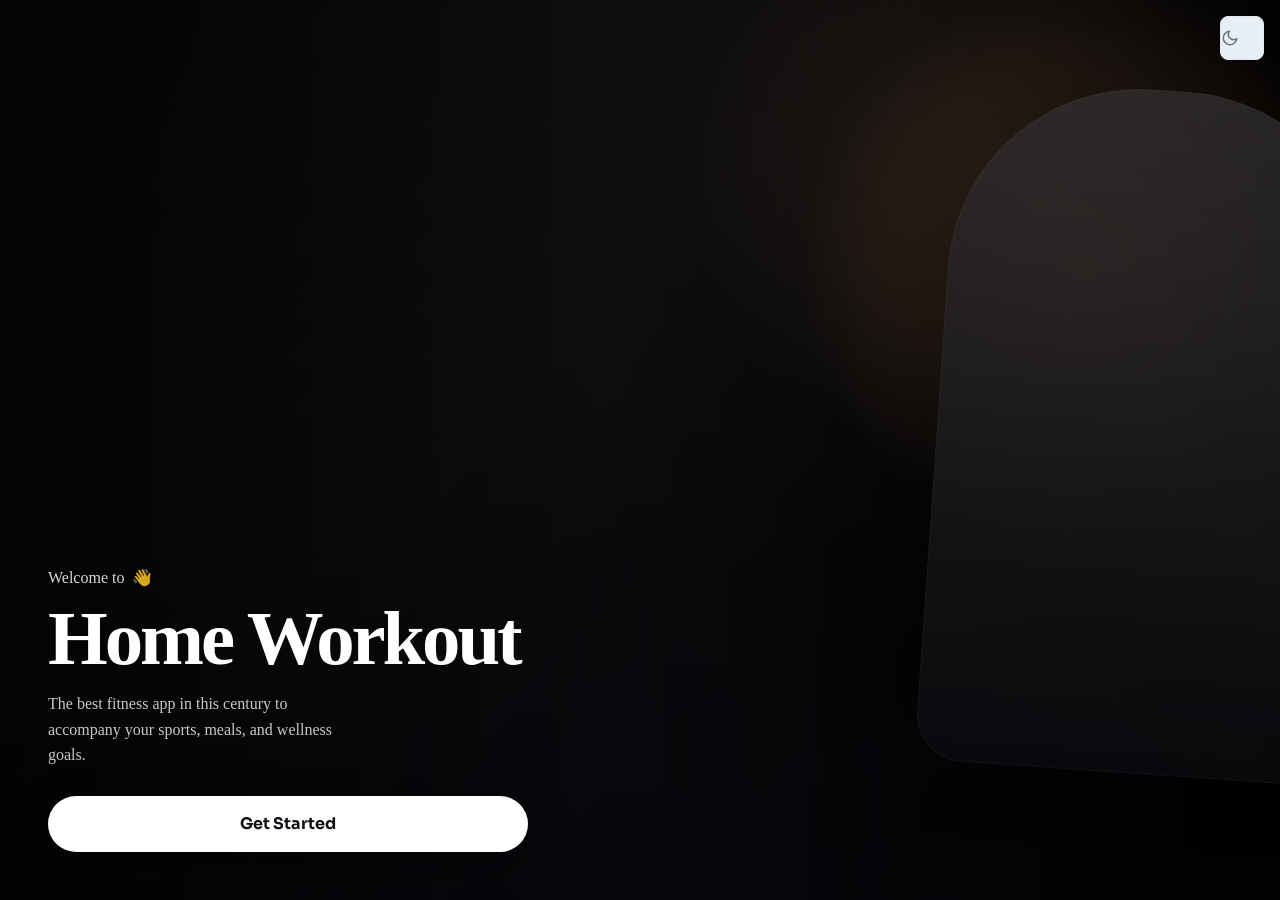
==== index.html @ 4df7b7ab "Fix welcome auth state and logout flow" ====
<!DOCTYPE html>
<html lang="en">
<head>
  <meta charset="UTF-8">
  <meta name="viewport" content="width=device-width, initial-scale=1.0">
  <meta name="description" content="FitLife - a mobile-first fitness companion with smart workouts, meal tracking, and personalized wellness guidance.">
  <title>FitLife</title>

  <link rel="stylesheet" href="css/main.css">
  <link rel="stylesheet" href="css/components.css">
  <link rel="stylesheet" href="css/forms.css">
  <link rel="stylesheet" href="css/auth.css">
  <link rel="stylesheet" href="css/onboarding.css">
  <link rel="stylesheet" href="css/animations.css">
  <link rel="stylesheet" href="css/dark-mode.css">
</head>
<body>
  <div class="auth-sheet-backdrop" id="auth-sheet-backdrop"></div>

  <main class="welcome-shell" id="welcome-shell">
    <div class="auth-theme-toggle">
      <button id="theme-toggle" class="btn-icon" data-tooltip="Dark Mode" aria-label="Toggle theme">
        <svg width="18" height="18" viewBox="0 0 24 24" fill="none" stroke="currentColor" stroke-width="2" stroke-linecap="round" stroke-linejoin="round"><path d="M21 12.79A9 9 0 1 1 11.21 3 7 7 0 0 0 21 12.79z"/></svg>
      </button>
    </div>

    <section class="welcome-hero" aria-label="Welcome to FitLife">
      <div class="welcome-copy animate-fade-in-up">
        <div class="welcome-kicker">
          <span>Welcome to</span>
          <span aria-hidden="true">👋</span>
        </div>
        <h1 class="welcome-title">Home Workout</h1>
        <p class="welcome-subtitle">The best fitness app in this century to accompany your sports, meals, and wellness goals.</p>
        <button type="button" id="open-login" class="btn welcome-cta">Get Started</button>
        <button type="button" id="welcome-logout" class="btn welcome-secondary-cta onboarding-hidden">Log Out</button>
      </div>
    </section>

    <section class="auth-entry-sheet" id="auth-entry-sheet" aria-label="Login">
      <div class="auth-entry-card">
        <div class="auth-entry-inner">
          <div class="auth-entry-handle"></div>
          <div class="auth-sheet-logo">
            <div class="auth-logo-icon">🏋️</div>
            <span class="auth-logo-text">FitLife</span>
          </div>

          <div class="auth-entry-header">
            <div>
              <h2 class="auth-entry-title">Welcome Back</h2>
              <p class="auth-entry-subtitle">Sign in to continue your workouts, nutrition tracking, and progress.</p>
            </div>
            <button type="button" id="close-login" class="auth-sheet-close" aria-label="Close login">
              <svg width="18" height="18" viewBox="0 0 24 24" fill="none" stroke="currentColor" stroke-width="2" stroke-linecap="round" stroke-linejoin="round"><line x1="18" y1="6" x2="6" y2="18"/><line x1="6" y1="6" x2="18" y2="18"/></svg>
            </button>
          </div>

          <form id="login-form" class="auth-form auth-sheet-form" novalidate>
            <div class="form-group">
              <label class="form-label" for="login-email">Email Address</label>
              <div class="input-icon-wrap">
                <input type="email" id="login-email" class="form-input" placeholder="you@example.com" autocomplete="email" required>
                <span class="input-icon">
                  <svg width="18" height="18" viewBox="0 0 24 24" fill="none" stroke="currentColor" stroke-width="2" stroke-linecap="round" stroke-linejoin="round"><rect x="2" y="4" width="20" height="16" rx="2"/><path d="m22 7-8.97 5.7a1.94 1.94 0 0 1-2.06 0L2 7"/></svg>
                </span>
              </div>
              <span id="login-email-error" class="form-error"></span>
            </div>

            <div class="form-group">
              <label class="form-label" for="login-password">Password</label>
              <div class="input-icon-wrap input-toggle-wrap">
                <input type="password" id="login-password" class="form-input" placeholder="Enter your password" autocomplete="current-password" required style="padding-left: 44px;">
                <span class="input-icon">
                  <svg width="18" height="18" viewBox="0 0 24 24" fill="none" stroke="currentColor" stroke-width="2" stroke-linecap="round" stroke-linejoin="round"><rect x="3" y="11" width="18" height="11" rx="2" ry="2"/><path d="M7 11V7a5 5 0 0 1 10 0v4"/></svg>
                </span>
                <button type="button" id="toggle-login-password" class="password-toggle" aria-label="Toggle password visibility">
                  <svg width="18" height="18" viewBox="0 0 24 24" fill="none" stroke="currentColor" stroke-width="2" stroke-linecap="round" stroke-linejoin="round"><path d="M1 12s4-8 11-8 11 8 11 8-4 8-11 8-11-8-11-8z"/><circle cx="12" cy="12" r="3"/></svg>
                </button>
              </div>
              <span id="login-password-error" class="form-error"></span>
            </div>

            <div class="auth-options">
              <label class="checkbox-wrap" for="remember-me">
                <input type="checkbox" id="remember-me">
                <span class="checkmark"></span>
                <span style="font-size: 0.85rem; color: rgba(255,255,255,0.72);">Remember me</span>
              </label>
            </div>

            <button type="submit" id="login-btn" class="btn btn-primary auth-submit">Sign In</button>

            <div id="login-error-msg" class="form-error text-center" style="margin-bottom: 16px;"></div>
          </form>

          <div class="auth-footer">
            Don't have an account? <a class="auth-sheet-link" href="register.html">Create one</a>
          </div>
        </div>
      </div>
    </section>
  </main>

  <script src="js/config.js"></script>
  <script src="js/utils.js"></script>
  <script src="js/toast.js"></script>
  <script src="js/api.js"></script>
  <script src="js/dark-mode.js"></script>
  <script src="js/auth.js"></script>
</body>
</html>
---- css/main.css ----
/* ──────────────────────────────────────────────────
   main.css — Global Design Tokens, Reset, Typography
   ────────────────────────────────────────────────── */

/* ─── Google Fonts ─── */
@import url('https://fonts.googleapis.com/css2?family=Sora:wght@300;400;500;600;700&family=DM+Mono:wght@400;500&display=swap');

/* ─── CSS Variables (Light Mode) ─── */
:root {
  /* Core Colors */
  --bg:             #f0f4f8;
  --bg-alt:         #e8eef5;
  --card:           #ffffff;
  --card-hover:     #f8fbff;
  --text:           #1a1a2e;
  --text-muted:     #6b7280;
  --text-light:     #9ca3af;

  /* Accent Colors */
  --accent:         #00d4aa;
  --accent-hover:   #00b894;
  --accent-dark:    #00a884;
  --accent-glow:    rgba(0, 212, 170, 0.25);
  --accent-subtle:  rgba(0, 212, 170, 0.08);

  /* Semantic Colors */
  --danger:         #ff6b6b;
  --danger-bg:      rgba(255, 107, 107, 0.1);
  --warning:        #ffd93d;
  --warning-bg:     rgba(255, 217, 61, 0.1);
  --success:        #6bcb77;
  --success-bg:     rgba(107, 203, 119, 0.1);
  --info:           #4ea8de;
  --info-bg:        rgba(78, 168, 222, 0.1);

  /* Borders & Shadows */
  --border:         #e0e7ef;
  --border-light:   #f0f3f7;
  --shadow-sm:      0 2px 8px rgba(0, 0, 0, 0.04);
  --shadow:         0 4px 24px rgba(0, 0, 0, 0.07);
  --shadow-lg:      0 8px 40px rgba(0, 0, 0, 0.12);
  --shadow-accent:  0 4px 20px rgba(0, 212, 170, 0.2);

  /* Glass Effect */
  --glass-bg:       rgba(255, 255, 255, 0.7);
  --glass-border:   rgba(255, 255, 255, 0.3);
  --glass-blur:     12px;

  /* Typography */
  --font-main:      'Sora', -apple-system, BlinkMacSystemFont, 'Segoe UI', Roboto, sans-serif;
  --font-mono:      'DM Mono', 'Fira Code', 'Consolas', monospace;

  /* Spacing */
  --radius:         14px;
  --radius-sm:      8px;
  --radius-lg:      20px;
  --radius-full:    9999px;

  /* Layout */
  --sidebar-w:      260px;
  --sidebar-collapsed-w: 72px;
  --header-h:       64px;
  --page-max-w:     1400px;

  /* Transitions */
  --transition:     all 0.3s cubic-bezier(0.4, 0, 0.2, 1);
  --transition-fast: all 0.15s ease;
  --transition-slow: all 0.5s cubic-bezier(0.4, 0, 0.2, 1);
}

/* ─── Dark Mode Overrides ─── */
[data-theme="dark"] {
  --bg:             #0d0d1a;
  --bg-alt:         #12122a;
  --card:           #1a1a2e;
  --card-hover:     #22223a;
  --text:           #e8eaf6;
  --text-muted:     #8888aa;
  --text-light:     #5a5a7a;
  --border:         #2a2a45;
  --border-light:   #1e1e38;
  --shadow-sm:      0 2px 8px rgba(0, 0, 0, 0.2);
  --shadow:         0 4px 24px rgba(0, 0, 0, 0.4);
  --shadow-lg:      0 8px 40px rgba(0, 0, 0, 0.5);
  --glass-bg:       rgba(26, 26, 46, 0.7);
  --glass-border:   rgba(42, 42, 69, 0.5);
}

/* ─── Reset ─── */
*,
*::before,
*::after {
  box-sizing: border-box;
  margin: 0;
  padding: 0;
}

html {
  scroll-behavior: smooth;
  -webkit-font-smoothing: antialiased;
  -moz-osx-font-smoothing: grayscale;
  overflow-x: hidden;
}

body {
  font-family: var(--font-main);
  background: var(--bg);
  color: var(--text);
  line-height: 1.6;
  font-size: 16px;
  min-height: 100vh;
  overflow-x: hidden;
  transition: background 0.3s ease, color 0.3s ease;
}

body,
button,
input,
select,
textarea {
  font: inherit;
}

main,
section,
div,
article {
  min-width: 0;
}

/* ─── Typography ─── */
h1, h2, h3, h4, h5, h6 {
  font-weight: 600;
  line-height: 1.3;
  color: var(--text);
}

h1 { font-size: 2rem; letter-spacing: -0.02em; }
h2 { font-size: 1.5rem; letter-spacing: -0.01em; }
h3 { font-size: 1.25rem; }
h4 { font-size: 1.1rem; }
h5 { font-size: 0.95rem; }
h6 { font-size: 0.85rem; text-transform: uppercase; letter-spacing: 0.05em; color: var(--text-muted); }

p {
  color: var(--text-muted);
  line-height: 1.7;
}

a {
  color: var(--accent);
  text-decoration: none;
  transition: var(--transition-fast);
}

a:hover {
  color: var(--accent-hover);
}

strong { font-weight: 600; }

small {
  font-size: 0.85em;
  color: var(--text-muted);
}

code {
  font-family: var(--font-mono);
  font-size: 0.9em;
  background: var(--bg-alt);
  padding: 2px 6px;
  border-radius: 4px;
}

/* ─── Links ─── */
img { max-width: 100%; height: auto; display: block; }
svg { max-width: 100%; display: block; }
ul, ol { list-style: none; }

/* ─── Selection ─── */
::selection {
  background: var(--accent);
  color: #fff;
}

/* ─── Scrollbar ─── */
::-webkit-scrollbar {
  width: 6px;
  height: 6px;
}

::-webkit-scrollbar-track {
  background: transparent;
}

::-webkit-scrollbar-thumb {
  background: var(--border);
  border-radius: 3px;
}

::-webkit-scrollbar-thumb:hover {
  background: var(--text-muted);
}

/* ─── Utility Classes ─── */
.text-center { text-align: center; }
.text-right { text-align: right; }
.text-muted { color: var(--text-muted) !important; }
.text-accent { color: var(--accent) !important; }
.text-danger { color: var(--danger) !important; }
.text-success { color: var(--success) !important; }
.text-warning { color: var(--warning) !important; }

.font-mono { font-family: var(--font-mono); }
.font-bold { font-weight: 600; }
.font-light { font-weight: 300; }

.mt-1 { margin-top: 8px; }
.mt-2 { margin-top: 16px; }
.mt-3 { margin-top: 24px; }
.mt-4 { margin-top: 32px; }
.mb-1 { margin-bottom: 8px; }
.mb-2 { margin-bottom: 16px; }
.mb-3 { margin-bottom: 24px; }
.mb-4 { margin-bottom: 32px; }

.gap-1 { gap: 8px; }
.gap-2 { gap: 16px; }
.gap-3 { gap: 24px; }

.flex { display: flex; }
.flex-col { flex-direction: column; }
.items-center { align-items: center; }
.justify-between { justify-content: space-between; }
.justify-center { justify-content: center; }
.flex-wrap { flex-wrap: wrap; }
.flex-1 { flex: 1; }

.grid { display: grid; }
.grid-2,
.grid-3,
.grid-4 { grid-template-columns: 1fr; }

.hidden { display: none !important; }
.sr-only {
  position: absolute;
  width: 1px;
  height: 1px;
  overflow: hidden;
  clip: rect(0, 0, 0, 0);
  white-space: nowrap;
  border: 0;
}

/* ─── Focus Visible ─── */
:focus-visible {
  outline: 2px solid var(--accent);
  outline-offset: 2px;
}

/* ─── Responsive Helpers ─── */
@media (max-width: 768px) {
  .hide-mobile { display: none !important; }
}

@media (min-width: 769px) {
  .hide-desktop { display: none !important; }
  .grid-2 { grid-template-columns: repeat(2, minmax(0, 1fr)); }
  .grid-3 { grid-template-columns: repeat(3, minmax(0, 1fr)); }
  .grid-4 { grid-template-columns: repeat(4, minmax(0, 1fr)); }
}

@media (min-width: 1024px) {
  h1 { font-size: 2.25rem; }
  h2 { font-size: 1.65rem; }
}
---- css/components.css ----
/* ──────────────────────────────────────────────────
   components.css — Reusable UI Components
   ────────────────────────────────────────────────── */

/* ═══════════  CARDS  ═══════════ */
.card {
  background: var(--card);
  border: 1px solid var(--border);
  border-radius: var(--radius);
  box-shadow: var(--shadow-sm);
  transition: var(--transition);
  overflow: hidden;
}

.card:hover {
  box-shadow: var(--shadow);
  border-color: var(--accent);
}

.card-header {
  display: flex;
  align-items: center;
  justify-content: space-between;
  padding: 20px 24px 0;
}

.card-title {
  font-size: 0.85rem;
  font-weight: 500;
  color: var(--text-muted);
  text-transform: uppercase;
  letter-spacing: 0.05em;
}

.card-body {
  padding: 16px 24px 24px;
}

.card-footer {
  padding: 16px 24px;
  border-top: 1px solid var(--border);
  background: var(--bg-alt);
}

/* Stat Card */
.stat-card {
  padding: 24px;
  display: flex;
  flex-direction: column;
  gap: 8px;
}

.stat-card .stat-label {
  font-size: 0.8rem;
  font-weight: 500;
  color: var(--text-muted);
  text-transform: uppercase;
  letter-spacing: 0.05em;
}

.stat-card .stat-value {
  font-size: 2rem;
  font-weight: 700;
  line-height: 1.1;
  background: linear-gradient(135deg, var(--accent), var(--accent-dark));
  -webkit-background-clip: text;
  -webkit-text-fill-color: transparent;
  background-clip: text;
}

.stat-card .stat-sub {
  font-size: 0.85rem;
  color: var(--text-muted);
}

/* Glass Card */
.card-glass {
  background: var(--glass-bg);
  backdrop-filter: blur(var(--glass-blur));
  -webkit-backdrop-filter: blur(var(--glass-blur));
  border: 1px solid var(--glass-border);
}

/* Gradient Card */
.card-gradient {
  background: linear-gradient(135deg, var(--accent) 0%, #00b4d8 100%);
  color: #fff;
  border: none;
}

.card-gradient .stat-value {
  background: none;
  -webkit-text-fill-color: #fff;
  color: #fff;
}

.card-gradient .stat-label,
.card-gradient .stat-sub,
.card-gradient .card-title {
  color: rgba(255, 255, 255, 0.85);
}

/* ═══════════  BUTTONS  ═══════════ */
.btn {
  display: inline-flex;
  align-items: center;
  justify-content: center;
  gap: 8px;
  padding: 12px 24px;
  font-family: var(--font-main);
  font-size: 0.9rem;
  font-weight: 500;
  border: none;
  border-radius: var(--radius-sm);
  cursor: pointer;
  transition: var(--transition);
  white-space: nowrap;
  text-decoration: none;
  line-height: 1;
  position: relative;
  overflow: hidden;
}

.btn:active {
  transform: scale(0.97);
}

.btn:disabled {
  opacity: 0.6;
  cursor: not-allowed;
  transform: none;
}

/* Primary */
.btn-primary {
  background: linear-gradient(135deg, var(--accent) 0%, var(--accent-dark) 100%);
  color: #fff;
  box-shadow: var(--shadow-accent);
}

.btn-primary:hover:not(:disabled) {
  box-shadow: 0 6px 28px rgba(0, 212, 170, 0.35);
  transform: translateY(-2px);
}

/* Ghost */
.btn-ghost {
  background: transparent;
  color: var(--text);
  border: 1px solid var(--border);
}

.btn-ghost:hover:not(:disabled) {
  background: var(--bg-alt);
  border-color: var(--accent);
  color: var(--accent);
}

/* Danger */
.btn-danger {
  background: var(--danger);
  color: #fff;
}

.btn-danger:hover:not(:disabled) {
  background: #e55a5a;
  transform: translateY(-2px);
}

/* Success */
.btn-success {
  background: var(--success);
  color: #fff;
}

/* Outline */
.btn-outline {
  background: transparent;
  color: var(--accent);
  border: 1.5px solid var(--accent);
}

.btn-outline:hover:not(:disabled) {
  background: var(--accent);
  color: #fff;
}

/* Icon Button */
.btn-icon {
  width: 40px;
  height: 40px;
  padding: 0;
  border-radius: var(--radius-sm);
  background: var(--bg-alt);
  color: var(--text-muted);
  border: 1px solid var(--border);
}

.btn-icon:hover:not(:disabled) {
  background: var(--accent);
  color: #fff;
  border-color: var(--accent);
}

.btn-icon svg {
  width: 18px;
  height: 18px;
}

/* Small */
.btn-sm {
  padding: 8px 16px;
  font-size: 0.8rem;
  border-radius: 6px;
}

/* Large */
.btn-lg {
  padding: 16px 32px;
  font-size: 1rem;
}

/* Full Width */
.btn-block {
  width: 100%;
}

/* ═══════════  BADGES  ═══════════ */
.badge {
  display: inline-flex;
  align-items: center;
  gap: 4px;
  padding: 4px 10px;
  font-size: 0.75rem;
  font-weight: 600;
  border-radius: var(--radius-full);
  text-transform: uppercase;
  letter-spacing: 0.03em;
}

.badge-accent {
  background: var(--accent-subtle);
  color: var(--accent);
}

.badge-danger {
  background: var(--danger-bg);
  color: var(--danger);
}

.badge-warning {
  background: var(--warning-bg);
  color: #b8860b;
}

.badge-success {
  background: var(--success-bg);
  color: #2d8b48;
}

.badge-info {
  background: var(--info-bg);
  color: var(--info);
}

[data-theme="dark"] .badge-warning {
  color: var(--warning);
}

[data-theme="dark"] .badge-success {
  color: var(--success);
}

/* ═══════════  PROGRESS BAR  ═══════════ */
.progress-wrap {
  width: 100%;
  height: 10px;
  background: var(--bg-alt);
  border-radius: var(--radius-full);
  overflow: hidden;
}

.progress-bar {
  height: 100%;
  background: linear-gradient(90deg, var(--accent), var(--accent-dark));
  border-radius: var(--radius-full);
  transition: width 0.8s cubic-bezier(0.4, 0, 0.2, 1);
  animation: progressFill 0.8s ease;
}

.progress-bar-danger {
  background: linear-gradient(90deg, var(--danger), #e55a5a);
}

.progress-bar-warning {
  background: linear-gradient(90deg, var(--warning), #e6c235);
}

.progress-label {
  display: flex;
  justify-content: space-between;
  font-size: 0.85rem;
  color: var(--text-muted);
  margin-top: 6px;
}

/* ═══════════  TOAST  ═══════════ */
.toast-container {
  position: fixed;
  bottom: 24px;
  right: 24px;
  display: flex;
  flex-direction: column;
  gap: 10px;
  z-index: 10000;
  pointer-events: none;
}

.toast {
  background: var(--card);
  border: 1px solid var(--border);
  border-radius: var(--radius-sm);
  padding: 14px 20px;
  display: flex;
  align-items: center;
  gap: 10px;
  box-shadow: var(--shadow-lg);
  transform: translateX(120%);
  opacity: 0;
  transition: all 0.4s cubic-bezier(0.4, 0, 0.2, 1);
  pointer-events: auto;
  max-width: 380px;
  font-size: 0.9rem;
}

.toast.show {
  transform: translateX(0);
  opacity: 1;
}

.toast-icon {
  font-size: 1.2rem;
  flex-shrink: 0;
}

.toast-msg {
  flex: 1;
  color: var(--text);
}

.toast-success { border-left: 4px solid var(--success); }
.toast-error   { border-left: 4px solid var(--danger); }
.toast-warning { border-left: 4px solid var(--warning); }
.toast-info    { border-left: 4px solid var(--info); }

/* ═══════════  MODAL  ═══════════ */
.modal-overlay {
  position: fixed;
  inset: 0;
  background: rgba(0, 0, 0, 0.5);
  backdrop-filter: blur(4px);
  display: flex;
  align-items: center;
  justify-content: center;
  z-index: 5000;
  opacity: 0;
  pointer-events: none;
  transition: opacity 0.3s ease;
}

.modal-overlay.active {
  opacity: 1;
  pointer-events: auto;
}

.modal {
  background: var(--card);
  border-radius: var(--radius-lg);
  box-shadow: var(--shadow-lg);
  width: 90%;
  max-width: 500px;
  max-height: 80vh;
  overflow-y: auto;
  transform: scale(0.9);
  transition: transform 0.3s ease;
}

.modal-overlay.active .modal {
  transform: scale(1);
}

.modal-header {
  display: flex;
  align-items: center;
  justify-content: space-between;
  padding: 24px 24px 0;
}

.modal-body {
  padding: 24px;
}

.modal-footer {
  padding: 16px 24px;
  border-top: 1px solid var(--border);
  display: flex;
  justify-content: flex-end;
  gap: 12px;
}

/* ═══════════  TABS  ═══════════ */
.tab-bar {
  display: flex;
  gap: 4px;
  background: var(--bg-alt);
  border-radius: var(--radius-sm);
  padding: 4px;
  overflow-x: auto;
  scrollbar-width: none;
  -ms-overflow-style: none;
}

.tab-bar::-webkit-scrollbar {
  display: none;
}

.tab-btn {
  flex: 0 0 auto;
  min-width: max-content;
  padding: 10px 16px;
  border: none;
  background: transparent;
  color: var(--text-muted);
  font-family: var(--font-main);
  font-size: 0.85rem;
  font-weight: 500;
  border-radius: 6px;
  cursor: pointer;
  transition: var(--transition-fast);
  white-space: nowrap;
}

.tab-btn:hover {
  color: var(--text);
}

.tab-btn.active {
  background: var(--card);
  color: var(--accent);
  box-shadow: var(--shadow-sm);
}

.tab-content {
  display: none;
  animation: fadeIn 0.3s ease;
}

.tab-content.active {
  display: block;
}

/* ═══════════  AVATAR  ═══════════ */
.avatar {
  width: 40px;
  height: 40px;
  border-radius: 50%;
  background: linear-gradient(135deg, var(--accent), #00b4d8);
  color: #fff;
  display: flex;
  align-items: center;
  justify-content: center;
  font-weight: 600;
  font-size: 0.9rem;
  flex-shrink: 0;
}

.avatar-sm { width: 32px; height: 32px; font-size: 0.75rem; }
.avatar-lg { width: 56px; height: 56px; font-size: 1.2rem; }

/* ═══════════  EMPTY STATE  ═══════════ */
.empty-state {
  display: flex;
  flex-direction: column;
  align-items: center;
  justify-content: center;
  padding: 48px 24px;
  text-align: center;
  color: var(--text-muted);
}

.empty-state-icon {
  font-size: 3rem;
  margin-bottom: 16px;
  opacity: 0.5;
}

.empty-state-title {
  font-size: 1.1rem;
  font-weight: 600;
  color: var(--text);
  margin-bottom: 8px;
}

.empty-state-text {
  max-width: 360px;
  font-size: 0.9rem;
  line-height: 1.6;
}

/* ═══════════  DIVIDER  ═══════════ */
.divider {
  display: flex;
  align-items: center;
  gap: 16px;
  color: var(--text-muted);
  font-size: 0.85rem;
  margin: 24px 0;
}

.divider::before,
.divider::after {
  content: '';
  flex: 1;
  height: 1px;
  background: var(--border);
}

/* ═══════════  TOOLTIP  ═══════════ */
[data-tooltip] {
  position: relative;
}

[data-tooltip]::after {
  content: attr(data-tooltip);
  position: absolute;
  bottom: calc(100% + 8px);
  left: 50%;
  transform: translateX(-50%) translateY(4px);
  padding: 6px 12px;
  background: var(--text);
  color: var(--bg);
  font-size: 0.75rem;
  border-radius: 6px;
  white-space: nowrap;
  opacity: 0;
  pointer-events: none;
  transition: all 0.2s ease;
}

[data-tooltip]:hover::after {
  opacity: 1;
  transform: translateX(-50%) translateY(0);
}

/* ═══════════  TAG  ═══════════ */
.tag {
  display: inline-flex;
  align-items: center;
  gap: 4px;
  padding: 4px 12px;
  background: var(--bg-alt);
  color: var(--text-muted);
  font-size: 0.8rem;
  border-radius: var(--radius-full);
  border: 1px solid var(--border);
}

.tag-accent {
  background: var(--accent-subtle);
  color: var(--accent);
  border-color: transparent;
}

/* ═══════════  RESPONSIVE ═══════════ */
@media (max-width: 480px) {
  .toast-container {
    left: 16px;
    right: 16px;
    bottom: 16px;
  }

  .toast {
    max-width: none;
  }

  .modal {
    width: 95%;
    max-height: 85vh;
  }
}

/* ═══════════  LOG ITEMS (Tracker)  ═══════════ */
.log-item {
  display: flex;
  align-items: center;
  gap: 16px;
  padding: 14px 0;
  border-bottom: 1px solid var(--border);
}

.log-item:last-child {
  border-bottom: none;
}

.log-item-icon {
  font-size: 1.4rem;
  flex-shrink: 0;
  width: 40px;
  height: 40px;
  display: flex;
  align-items: center;
  justify-content: center;
  background: var(--bg-alt);
  border-radius: var(--radius-sm);
}

.log-item-info {
  flex: 1;
}

.log-item-title {
  font-weight: 600;
  color: var(--text);
  font-size: 0.95rem;
}

.log-item-meta {
  font-size: 0.8rem;
  color: var(--text-muted);
  margin-top: 2px;
}

/* ═══════════  DIET GRID (Recommendations)  ═══════════ */
.diet-grid {
  display: grid;
  grid-template-columns: repeat(auto-fill, minmax(280px, 1fr));
  gap: 16px;
}

.diet-card {
  border: 1px solid var(--border);
}

/* ═══════════  WORKOUT WEEK GRID  ═══════════ */
.workout-week-grid {
  display: grid;
  grid-template-columns: repeat(auto-fill, minmax(200px, 1fr));
  gap: 12px;
}

.workout-day-card {
  border: 1px solid var(--border);
}

.workout-day-card.card-today {
  border-color: var(--accent);
  box-shadow: 0 0 0 2px var(--accent-subtle);
}

.exercise-list {
  display: flex;
  flex-direction: column;
  gap: 8px;
}

.exercise-item {
  padding: 8px 12px;
  background: var(--bg-alt);
  border-radius: 6px;
  border-left: 3px solid var(--accent);
}

/* ═══════════  TIPS  ═══════════ */
.tips-grid {
  display: flex;
  flex-direction: column;
  gap: 12px;
}

.tip-item {
  display: flex;
  align-items: flex-start;
  gap: 12px;
  padding: 12px 16px;
  background: var(--bg-alt);
  border-radius: var(--radius-sm);
  border-left: 3px solid var(--accent);
}

.tip-icon {
  font-size: 1.2rem;
  flex-shrink: 0;
}

.tip-text {
  font-size: 0.9rem;
  color: var(--text);
  line-height: 1.6;
}

/* ═══════════  CHAT INTERFACE (AI Planner)  ═══════════ */
.chat-container {
  display: flex;
  flex-direction: column;
  gap: 16px;
  padding: 16px 0;
}

.chat-bubble {
  display: flex;
  gap: 12px;
  max-width: 85%;
  align-items: flex-start;
}

.chat-bubble.chat-user {
  align-self: flex-end;
  flex-direction: row-reverse;
}

.chat-bubble.chat-ai {
  align-self: flex-start;
}

.chat-avatar {
  width: 36px;
  height: 36px;
  border-radius: 50%;
  background: linear-gradient(135deg, var(--accent), #00b4d8);
  display: flex;
  align-items: center;
  justify-content: center;
  font-size: 1.1rem;
  flex-shrink: 0;
}

.chat-avatar-user {
  width: 36px;
  height: 36px;
  border-radius: 50%;
  background: linear-gradient(135deg, #7c5cfc, #00b4d8);
  color: #fff;
  display: flex;
  align-items: center;
  justify-content: center;
  font-weight: 600;
  font-size: 0.9rem;
  flex-shrink: 0;
}

.chat-content {
  background: var(--card);
  border: 1px solid var(--border);
  border-radius: 16px 16px 16px 4px;
  padding: 12px 16px;
  box-shadow: var(--shadow-sm);
}

.chat-content-user {
  background: linear-gradient(135deg, var(--accent) 0%, var(--accent-dark) 100%);
  border: none;
  border-radius: 16px 16px 4px 16px;
  color: #fff;
}

.chat-content-user .chat-text {
  color: #fff;
}

.chat-content-user .chat-time {
  color: rgba(255, 255, 255, 0.7);
}

.chat-text {
  font-size: 0.9rem;
  line-height: 1.6;
  color: var(--text);
  word-wrap: break-word;
}

.chat-text ul {
  margin: 8px 0;
  padding-left: 20px;
}

.chat-text li {
  margin-bottom: 4px;
}

.chat-time {
  font-size: 0.7rem;
  color: var(--text-muted);
  margin-top: 6px;
}

.chat-input-area {
  flex-shrink: 0;
  padding-top: 8px;
}

/* Typing Dots */
.typing-dots {
  display: flex;
  gap: 4px;
  padding: 4px 0;
}

.typing-dots span {
  width: 8px;
  height: 8px;
  background: var(--text-muted);
  border-radius: 50%;
  animation: typingBounce 1.4s infinite ease-in-out;
}

.typing-dots span:nth-child(2) { animation-delay: 0.2s; }
.typing-dots span:nth-child(3) { animation-delay: 0.4s; }

@keyframes typingBounce {
  0%, 80%, 100% { transform: scale(0.6); opacity: 0.4; }
  40% { transform: scale(1); opacity: 1; }
}

/* ═══════════  REMINDERS  ═══════════ */
.reminder-item {
  display: flex;
  align-items: center;
  justify-content: space-between;
  gap: 16px;
  padding: 16px 0;
  border-bottom: 1px solid var(--border);
}

.reminder-item:last-child {
  border-bottom: none;
}

.reminder-item-left {
  display: flex;
  align-items: center;
  gap: 16px;
  flex: 1;
  min-width: 0;
}

.reminder-icon {
  font-size: 1.5rem;
  flex-shrink: 0;
  width: 44px;
  height: 44px;
  display: flex;
  align-items: center;
  justify-content: center;
  background: var(--bg-alt);
  border-radius: var(--radius-sm);
}

.reminder-info {
  flex: 1;
  min-width: 0;
}

.reminder-message {
  font-weight: 600;
  color: var(--text);
  font-size: 0.95rem;
  margin-bottom: 6px;
}

.reminder-meta {
  display: flex;
  align-items: center;
  gap: 8px;
  flex-wrap: wrap;
  font-size: 0.8rem;
}

/* ═══════════  PAGE HEADER  ═══════════ */
.page-header {
  display: flex;
  align-items: center;
  justify-content: space-between;
  margin-bottom: 24px;
  flex-wrap: wrap;
  gap: 16px;
}

.page-title {
  font-size: 1.5rem;
  font-weight: 700;
  color: var(--text);
}

.page-subtitle {
  font-size: 0.9rem;
  color: var(--text-muted);
  margin-top: 4px;
}

/* ═══════════  GRID HELPERS  ═══════════ */
.grid {
  display: grid;
  gap: 16px;
}

.grid-2 { grid-template-columns: repeat(2, 1fr); }
.grid-3 { grid-template-columns: repeat(3, 1fr); }
.grid-4 { grid-template-columns: repeat(4, 1fr); }

.card-grid { display: grid; gap: 16px; }
.card-grid-2 { grid-template-columns: repeat(2, 1fr); }
.card-grid-3 { grid-template-columns: repeat(3, 1fr); }
.card-grid-4 { grid-template-columns: repeat(4, 1fr); }

/* ═══════════  UTILITY HELPERS  ═══════════ */
.flex { display: flex; }
.flex-wrap { flex-wrap: wrap; }
.items-center { align-items: center; }
.gap-2 { gap: 12px; }
.gap-3 { gap: 16px; }
.mb-1 { margin-bottom: 8px; }
.mb-2 { margin-bottom: 16px; }
.mb-3 { margin-bottom: 24px; }
.mt-2 { margin-top: 16px; }
.text-center { text-align: center; }
.text-muted { color: var(--text-muted); }

/* ═══════════  FOOD RESULT HOVER  ═══════════ */
.food-result-item:hover {
  background: var(--bg-alt);
}

.food-result-item:last-child {
  border-bottom: none;
}

/* ═══════════  RESPONSIVE GRIDS  ═══════════ */
@media (max-width: 1024px) {
  .card-grid-4 { grid-template-columns: repeat(2, 1fr); }
  .card-grid-3 { grid-template-columns: repeat(2, 1fr); }
  .grid-4 { grid-template-columns: repeat(2, 1fr); }
  .grid-3 { grid-template-columns: repeat(2, 1fr); }
}

@media (max-width: 768px) {
  .card-grid-2 { grid-template-columns: 1fr; }
  .card-grid-3 { grid-template-columns: 1fr; }
  .card-grid-4 { grid-template-columns: repeat(2, 1fr); }
  .grid-2 { grid-template-columns: 1fr; }
  .grid-3 { grid-template-columns: 1fr; }
  .grid-4 { grid-template-columns: repeat(2, 1fr); }
  .workout-week-grid { grid-template-columns: repeat(2, 1fr); }
  .diet-grid { grid-template-columns: 1fr; }
  .chat-bubble { max-width: 95%; }
}

@media (max-width: 480px) {
  .card-grid-4 { grid-template-columns: 1fr; }
  .grid-4 { grid-template-columns: 1fr; }
  .workout-week-grid { grid-template-columns: 1fr; }
}

.scanner-hero-body {
  display: grid;
  grid-template-columns: minmax(0, 1fr) minmax(320px, 540px);
  gap: 20px;
  align-items: stretch;
}

.scanner-copy {
  display: flex;
  flex-direction: column;
  justify-content: center;
  gap: 18px;
}

.scanner-chip {
  display: inline-flex;
  align-items: center;
  gap: 8px;
  padding: 8px 14px;
  border-radius: 999px;
  background: rgba(0, 212, 170, 0.08);
  color: var(--accent);
  font-size: 0.8rem;
  font-weight: 700;
  letter-spacing: 0.05em;
  text-transform: uppercase;
}

.scanner-chip-dot {
  width: 10px;
  height: 10px;
  border-radius: 50%;
  background: var(--accent);
  box-shadow: 0 0 12px rgba(0, 212, 170, 0.45);
}

.scanner-title {
  font-size: clamp(2rem, 6vw, 4.25rem);
  line-height: 0.95;
  font-weight: 800;
  letter-spacing: -0.04em;
}

.scanner-subtitle {
  max-width: 560px;
  font-size: 1rem;
  color: var(--text-muted);
}

.scanner-action-row {
  display: flex;
  gap: 12px;
  flex-wrap: wrap;
}

.scanner-cta {
  min-width: 170px;
}

.scanner-meta-grid {
  display: grid;
  grid-template-columns: repeat(2, minmax(0, 1fr));
  gap: 12px;
}

.scanner-stage {
  position: relative;
  min-height: 520px;
}

.scanner-panel {
  position: absolute;
  inset: 0;
  border-radius: 32px;
  overflow: hidden;
  background: #09121c;
  border: 1px solid rgba(255, 255, 255, 0.08);
  opacity: 0;
  pointer-events: none;
  transform: scale(0.98);
  transition: opacity 0.3s ease, transform 0.3s ease;
}

.scanner-panel-active {
  opacity: 1;
  pointer-events: auto;
  transform: scale(1);
}

.scanner-background,
.scanner-video,
.scanner-preview-image {
  width: 100%;
  height: 100%;
  object-fit: cover;
}

.scanner-background {
  background:
    radial-gradient(circle at top left, rgba(0, 212, 170, 0.18), transparent 34%),
    radial-gradient(circle at bottom right, rgba(0, 180, 216, 0.22), transparent 30%),
    linear-gradient(135deg, rgba(10, 16, 24, 1), rgba(7, 25, 38, 1));
  filter: saturate(1.1);
}

.scanner-grid,
.scanner-vignette,
.scanner-stage-overlay,
.scanner-analyzing {
  position: absolute;
  inset: 0;
}

.scanner-grid {
  background-image:
    linear-gradient(rgba(255, 255, 255, 0.05) 1px, transparent 1px),
    linear-gradient(90deg, rgba(255, 255, 255, 0.05) 1px, transparent 1px);
  background-size: 48px 48px;
  opacity: 0.25;
}

.scanner-vignette {
  background: radial-gradient(circle at center, transparent 32%, rgba(0, 0, 0, 0.45) 100%);
}

.scanner-ripple {
  position: absolute;
  border-radius: 50%;
  border: 1px solid rgba(0, 212, 170, 0.18);
  animation: scannerRipple 5s infinite ease-out;
}

.scanner-ripple-sm {
  width: 180px;
  height: 180px;
  top: 120px;
  left: 90px;
}

.scanner-ripple-md {
  width: 280px;
  height: 280px;
  top: 80px;
  left: 130px;
  animation-delay: 1s;
}

.scanner-ripple-lg {
  width: 380px;
  height: 380px;
  top: 40px;
  left: 80px;
  animation-delay: 2s;
}

.scanner-stage-overlay {
  display: flex;
  align-items: center;
  justify-content: center;
}

.scanner-frame {
  position: relative;
  width: min(70%, 320px);
  aspect-ratio: 1;
  border-radius: 32px;
  border: 1px solid rgba(255, 255, 255, 0.18);
  background: rgba(255, 255, 255, 0.02);
  overflow: hidden;
}

.scanner-frame-live {
  background: rgba(0, 0, 0, 0.08);
}

.scanner-corner {
  position: absolute;
  width: 28px;
  height: 28px;
  border-color: var(--accent);
  border-style: solid;
  border-width: 0;
}

.scanner-corner-tl {
  top: 10px;
  left: 10px;
  border-top-width: 3px;
  border-left-width: 3px;
  border-top-left-radius: 12px;
}

.scanner-corner-tr {
  top: 10px;
  right: 10px;
  border-top-width: 3px;
  border-right-width: 3px;
  border-top-right-radius: 12px;
}

.scanner-corner-bl {
  bottom: 10px;
  left: 10px;
  border-bottom-width: 3px;
  border-left-width: 3px;
  border-bottom-left-radius: 12px;
}

.scanner-corner-br {
  bottom: 10px;
  right: 10px;
  border-bottom-width: 3px;
  border-right-width: 3px;
  border-bottom-right-radius: 12px;
}

.scanner-sweep {
  position: absolute;
  left: 0;
  right: 0;
  height: 2px;
  top: 0;
  background: linear-gradient(90deg, transparent, rgba(0, 212, 170, 0.9), transparent);
  box-shadow: 0 0 20px rgba(0, 212, 170, 0.8);
  animation: scannerSweep 3s infinite ease-in-out;
}

.scanner-sweep-vertical {
  left: 0;
  right: auto;
  width: 2px;
  height: 100%;
  background: linear-gradient(180deg, transparent, rgba(0, 212, 170, 0.9), transparent);
  animation: scannerSweepVertical 2.5s infinite ease-in-out;
}

.scanner-floating-card {
  position: absolute;
  min-width: 140px;
  padding: 14px 16px;
  border-radius: 22px;
  border: 1px solid rgba(255, 255, 255, 0.12);
  background: rgba(255, 255, 255, 0.08);
  backdrop-filter: blur(10px);
}

.scanner-floating-top {
  top: 24px;
  left: 24px;
}

.scanner-floating-bottom {
  right: 24px;
  bottom: 24px;
}

.scanner-float-label {
  font-size: 0.72rem;
  text-transform: uppercase;
  letter-spacing: 0.06em;
  color: rgba(255, 255, 255, 0.66);
}

.scanner-float-value {
  margin-top: 4px;
  font-size: 1.35rem;
  font-weight: 800;
  color: #fff;
}

.scanner-camera-hint {
  position: absolute;
  bottom: 28px;
  left: 50%;
  transform: translateX(-50%);
  padding: 8px 14px;
  border-radius: 999px;
  background: rgba(0, 0, 0, 0.45);
  color: #fff;
  font-size: 0.85rem;
}

.scanner-analyzing {
  display: flex;
  align-items: center;
  justify-content: center;
  background: rgba(5, 10, 18, 0.62);
  backdrop-filter: blur(10px);
}

.scanner-analyze-box {
  position: relative;
  width: min(60%, 240px);
  aspect-ratio: 1;
  display: flex;
  flex-direction: column;
  align-items: center;
  justify-content: center;
  gap: 12px;
  border-radius: 26px;
  background: rgba(8, 18, 30, 0.78);
  border: 1px solid rgba(255, 255, 255, 0.1);
  overflow: hidden;
}

.scanner-analyze-text {
  position: relative;
  z-index: 1;
  color: #fff;
  font-weight: 700;
}

.scanner-controls {
  display: flex;
  flex-wrap: wrap;
  gap: 12px;
}

.scanner-results-grid {
  display: grid;
  grid-template-columns: minmax(0, 1.1fr) minmax(300px, 0.9fr);
  gap: 16px;
}

.scanner-result-head {
  display: flex;
  align-items: flex-start;
  justify-content: space-between;
  gap: 12px;
  flex-wrap: wrap;
}

.scanner-stat-card {
  background: var(--bg-alt);
  border-radius: var(--radius);
  border: 1px solid var(--border);
}

.scanner-feedback-card,
.scanner-ingredients {
  padding: 16px;
  border-radius: 18px;
  background: var(--bg-alt);
  border: 1px solid var(--border);
}

.scanner-feedback-label {
  font-size: 0.78rem;
  text-transform: uppercase;
  letter-spacing: 0.05em;
  color: var(--text-muted);
}

.scanner-feedback-copy {
  margin-top: 8px;
  color: var(--text);
}

.scanner-history-item {
  display: flex;
  align-items: center;
  gap: 14px;
  padding: 12px 0;
  border-bottom: 1px solid var(--border);
}

.scanner-history-item:last-child {
  border-bottom: none;
}

.scanner-history-thumb {
  width: 72px;
  height: 72px;
  border-radius: 18px;
  overflow: hidden;
  flex-shrink: 0;
  background: var(--bg-alt);
}

.scanner-history-thumb img {
  width: 100%;
  height: 100%;
  object-fit: cover;
}

.scanner-history-copy {
  flex: 1;
  min-width: 0;
}

.scanner-history-copy strong {
  display: block;
  color: var(--text);
}

.scanner-history-copy p,
.scanner-history-copy span {
  font-size: 0.86rem;
  color: var(--text-muted);
}

@keyframes scannerSweep {
  0%, 100% { top: 8%; opacity: 0.2; }
  50% { top: 88%; opacity: 1; }
}

@keyframes scannerSweepVertical {
  0%, 100% { left: 10%; opacity: 0.2; }
  50% { left: 88%; opacity: 1; }
}

@keyframes scannerRipple {
  0% { transform: scale(0.9); opacity: 0; }
  35% { opacity: 0.45; }
  100% { transform: scale(1.2); opacity: 0; }
}

@media (max-width: 1024px) {
  .scanner-hero-body,
  .scanner-results-grid {
    grid-template-columns: 1fr;
  }
}

@media (max-width: 768px) {
  .scanner-stage {
    min-height: 420px;
  }

  .scanner-meta-grid {
    grid-template-columns: 1fr;
  }

  .scanner-frame {
    width: min(78vw, 300px);
  }

  .scanner-floating-card {
    min-width: 116px;
    padding: 12px 14px;
  }
}

@media (max-width: 480px) {
  .scanner-stage {
    min-height: 360px;
  }

  .scanner-title {
    font-size: 2.25rem;
  }

  .scanner-action-row,
  .scanner-controls {
    flex-direction: column;
  }

  .scanner-cta,
  .scanner-controls .btn {
    width: 100%;
  }

  .scanner-floating-top {
    top: 16px;
    left: 16px;
  }

  .scanner-floating-bottom {
    right: 16px;
    bottom: 16px;
  }

  .scanner-history-item {
    align-items: flex-start;
    flex-wrap: wrap;
  }
}

/* Mobile-first shared component refinements */
.card-header {
  gap: 12px;
  flex-wrap: wrap;
  padding: 16px 16px 0;
}

.card-body {
  padding: 14px 16px 16px;
}

.card-footer {
  padding: 14px 16px;
}

.stat-card {
  padding: 18px;
}

.stat-card .stat-value {
  font-size: clamp(1.6rem, 6vw, 2rem);
}

.btn {
  min-height: 44px;
  width: 100%;
  padding: 12px 18px;
}

.btn-icon {
  width: 44px;
  min-width: 44px;
  height: 44px;
}

.btn-group {
  display: grid;
  grid-template-columns: 1fr;
  gap: 12px;
}

.card-grid,
.card-grid-2,
.card-grid-3,
.card-grid-4 {
  grid-template-columns: 1fr;
}

.modal-overlay {
  padding: 12px;
  align-items: flex-end;
}

.modal {
  width: 100%;
  max-width: none;
  max-height: min(92vh, 900px);
  border-radius: 24px 24px 0 0;
}

.modal-header,
.modal-body,
.modal-footer {
  padding-left: 16px;
  padding-right: 16px;
}

.scanner-stage {
  min-height: 320px;
}

.scanner-frame {
  width: min(84vw, 320px);
  inset: 14px;
}

.scanner-floating-card {
  max-width: calc(100% - 28px);
}

.scanner-floating-top {
  top: 14px;
  left: 14px;
}

.scanner-floating-bottom {
  right: 14px;
  bottom: 14px;
}

.scanner-history-item {
  gap: 12px;
}

.scanner-history-thumb {
  width: 56px;
  height: 56px;
}

@media (min-width: 640px) {
  .btn {
    width: auto;
  }

  .btn-group {
    grid-template-columns: repeat(auto-fit, minmax(180px, 1fr));
  }

  .card-grid-2,
  .scanner-action-row,
  .scanner-controls,
  .scanner-meta-grid,
  .scanner-results-grid {
    grid-template-columns: repeat(2, minmax(0, 1fr));
  }
}

@media (min-width: 768px) {
  .card-header {
    padding: 18px 20px 0;
  }

  .card-body {
    padding: 16px 20px 20px;
  }

  .card-footer {
    padding: 16px 20px;
  }

  .card-grid-3 {
    grid-template-columns: repeat(2, minmax(0, 1fr));
  }

  .modal-overlay {
    padding: 24px;
    align-items: center;
  }

  .modal {
    max-width: 720px;
    border-radius: var(--radius-lg);
  }
}

@media (min-width: 1024px) {
  .card-header {
    padding: 20px 24px 0;
  }

  .card-body {
    padding: 16px 24px 24px;
  }

  .card-footer {
    padding: 16px 24px;
  }

  .card-grid-3 {
    grid-template-columns: repeat(3, minmax(0, 1fr));
  }

  .card-grid-4 {
    grid-template-columns: repeat(4, minmax(0, 1fr));
  }
}

/* Mobile page-level layout helpers */
.dashboard-chart-body {
  display: flex;
  align-items: center;
  justify-content: center;
}

.dashboard-quote-body {
  padding: 24px 18px !important;
  text-align: center;
}

.dashboard-quote-icon {
  font-size: 2rem;
  margin-bottom: 12px;
}

.dashboard-quote-text {
  font-size: 1rem;
  font-style: italic;
  color: var(--text);
  line-height: 1.6;
}

.dashboard-tip-text,
.dashboard-quicklog-copy {
  font-size: 0.9rem;
}

.quick-log-buttons {
  display: grid;
  grid-template-columns: 1fr;
  gap: 12px;
}

.tracker-date-bar {
  display: flex;
  align-items: center;
  justify-content: space-between;
  gap: 16px;
  flex-wrap: wrap;
}

.tracker-date-controls {
  display: grid;
  grid-template-columns: 44px minmax(0, 1fr) 44px;
  align-items: center;
  gap: 12px;
  width: 100%;
}

.tracker-date-input {
  max-width: none;
}

.tracker-center-card {
  padding: 28px 18px !important;
  text-align: center;
}

.tracker-center-icon {
  font-size: 2.6rem;
  margin-bottom: 16px;
}

.tracker-center-value {
  font-size: clamp(2rem, 10vw, 2.8rem);
  font-weight: 700;
  color: var(--accent);
  margin-bottom: 4px;
}

.tracker-progress-wrap,
.tracker-range-wrap {
  max-width: 400px;
  margin: 0 auto 24px;
}

.tracker-progress-wrap {
  height: 14px;
}

.tracker-water-actions,
.tracker-water-custom-row {
  display: grid;
  gap: 12px;
}

.tracker-water-actions {
  grid-template-columns: 1fr;
}

.tracker-water-custom-row {
  margin-top: 24px;
}

.tracker-water-custom-group {
  margin: 0;
}

.tracker-water-custom-input {
  text-align: center;
}

.workout-day-summary,
.weekly-plan-head {
  display: flex;
  justify-content: space-between;
  gap: 16px;
  flex-wrap: wrap;
  align-items: center;
}

.workout-day-summary-title,
.weekly-plan-title {
  font-size: 1.05rem;
  font-weight: 700;
  color: var(--text);
}

.workout-summary-grid {
  display: grid;
  grid-template-columns: 1fr;
  gap: 16px;
}

.workout-session-body {
  display: grid;
  grid-template-columns: 1fr;
  gap: 16px;
  align-items: center;
}

.workout-session-progress {
  min-width: 0;
}

.workout-timer-body {
  text-align: center;
  padding: 24px 16px !important;
}

.timer-controls {
  display: grid;
  grid-template-columns: 1fr;
  gap: 12px;
}

.workout-day-summary-meta,
.weekly-plan-meta {
  font-size: 0.85rem;
  margin-top: 4px;
}

.exercise-card-body {
  display: grid;
  grid-template-columns: 40px 1fr;
  gap: 16px;
  padding: 20px 16px !important;
  align-items: start;
}

.exercise-check {
  width: 40px;
  height: 40px;
  border-radius: 50%;
  border: 2px solid var(--border);
  display: flex;
  align-items: center;
  justify-content: center;
  font-size: 1.2rem;
  flex-shrink: 0;
  transition: var(--transition);
}

.exercise-visual {
  width: 100%;
  min-height: 180px;
  border-radius: 18px;
  border: 1px solid var(--border);
  background: linear-gradient(180deg, rgba(0,212,170,0.12), rgba(0,180,216,0.04));
  display: flex;
  align-items: center;
  justify-content: center;
  grid-column: 1 / -1;
}

.exercise-copy {
  min-width: 0;
  grid-column: 1 / -1;
}

.exercise-name {
  font-weight: 700;
  color: var(--text);
  font-size: 1rem;
}

.exercise-meta {
  font-size: 0.85rem;
  margin-top: 4px;
}

.exercise-posture-box {
  margin-top: 12px;
  padding: 12px 14px;
  border-radius: 14px;
  background: var(--surface-2);
  border: 1px solid var(--border);
}

.exercise-posture-label {
  font-size: 0.8rem;
  color: var(--text-muted);
  margin-bottom: 4px;
}

.exercise-posture-title,
.weekly-plan-posture {
  font-weight: 600;
  color: var(--text);
}

.exercise-posture-cues,
.weekly-plan-cues {
  font-size: 0.85rem;
  margin-top: 8px;
  line-height: 1.55;
}

.exercise-actions {
  display: grid;
  grid-template-columns: 1fr;
  gap: 8px;
  grid-column: 1 / -1;
}

.weekly-plan-card-body {
  padding: 16px !important;
}

.weekly-plan-list {
  display: grid;
  gap: 12px;
}

.weekly-plan-item {
  display: grid;
  grid-template-columns: 1fr;
  gap: 14px;
  padding: 14px;
  border-radius: 16px;
  border: 1px solid var(--border);
  background: var(--surface-2);
}

.weekly-plan-visual {
  border-radius: 14px;
  background: linear-gradient(180deg, rgba(0,212,170,0.14), rgba(0,180,216,0.05));
  display: flex;
  align-items: center;
  justify-content: center;
  min-height: 108px;
}

.weekly-plan-exercise-title {
  font-weight: 700;
  color: var(--text);
}

.weekly-plan-exercise-meta,
.recommendation-exercise-meta {
  font-size: 0.85rem;
  margin-top: 4px;
}

.diet-card-body {
  padding: 18px !important;
}

.diet-card-head {
  display: flex;
  align-items: center;
  gap: 12px;
  margin-bottom: 12px;
}

.diet-card-icon {
  font-size: 1.25rem;
  min-width: 2.5rem;
  min-height: 2.5rem;
  display: inline-flex;
  align-items: center;
  justify-content: center;
  border-radius: 999px;
  background: var(--bg-alt);
}

.diet-card-title,
.recommendation-day-label,
.recommendation-exercise-name {
  font-weight: 600;
  color: var(--text);
  font-size: 0.95rem;
}

.diet-card-badge {
  margin-top: 6px;
}

.diet-card-text {
  color: var(--text-muted);
  font-size: 0.9rem;
  line-height: 1.6;
}

.recommendation-day-body {
  padding: 16px !important;
}

.recommendation-day-head {
  display: flex;
  align-items: center;
  justify-content: space-between;
  gap: 12px;
  margin-bottom: 12px;
}

.recommendation-rest-copy {
  font-size: 0.85rem;
}

@media (min-width: 640px) {
  .tab-btn {
    flex: 1;
    min-width: 0;
  }

  .quick-log-buttons,
  .tracker-water-actions {
    grid-template-columns: repeat(2, minmax(0, 1fr));
  }

  .tracker-date-controls {
    width: auto;
    grid-template-columns: 44px minmax(180px, 220px) 44px;
  }

  .tracker-water-custom-row {
    grid-template-columns: minmax(0, 150px) auto;
    justify-content: center;
  }

  .exercise-actions {
    grid-template-columns: repeat(2, minmax(0, 1fr));
  }

  .weekly-plan-item {
    grid-template-columns: 108px 1fr;
  }

  .workout-summary-grid {
    grid-template-columns: repeat(2, minmax(0, 1fr));
  }

  .timer-controls {
    grid-template-columns: repeat(2, minmax(0, 1fr));
  }
}

@media (min-width: 768px) {
  .quick-log-buttons {
    grid-template-columns: repeat(2, minmax(0, 1fr));
  }

  .exercise-card-body {
    grid-template-columns: 40px 120px minmax(0, 1fr) auto;
    padding: 20px 24px !important;
    align-items: stretch;
  }

  .exercise-visual,
  .exercise-copy,
  .exercise-actions {
    grid-column: auto;
  }

  .exercise-visual {
    min-height: 120px;
  }

  .exercise-actions {
    grid-template-columns: 1fr;
    align-content: start;
  }

  .workout-summary-grid {
    grid-template-columns: repeat(4, minmax(0, 1fr));
  }

  .workout-session-body {
    grid-template-columns: auto minmax(200px, 1fr) auto;
    gap: 24px;
  }

  .timer-controls {
    display: inline-grid;
    grid-template-columns: repeat(4, minmax(0, auto));
  }
}
---- css/forms.css ----
/* ──────────────────────────────────────────────────
   forms.css — Form Input Styles
   ────────────────────────────────────────────────── */

/* ═══════════  INPUT GROUP  ═══════════ */
.form-group {
  display: flex;
  flex-direction: column;
  gap: 6px;
  margin-bottom: 20px;
}

.form-label {
  font-size: 0.85rem;
  font-weight: 500;
  color: var(--text);
}

.form-label .required {
  color: var(--danger);
  margin-left: 2px;
}

.form-input {
  width: 100%;
  padding: 12px 16px;
  font-family: var(--font-main);
  font-size: 0.95rem;
  color: var(--text);
  background: var(--bg);
  border: 1.5px solid var(--border);
  border-radius: var(--radius-sm);
  transition: var(--transition);
  outline: none;
}

.form-input::placeholder {
  color: var(--text-light);
}

.form-input:focus {
  border-color: var(--accent);
  box-shadow: 0 0 0 3px var(--accent-glow);
  background: var(--card);
}

.form-input:disabled {
  opacity: 0.6;
  cursor: not-allowed;
}

/* ─── Error State ─── */
.form-input.input-error {
  border-color: var(--danger);
  box-shadow: 0 0 0 3px var(--danger-bg);
}

.form-error {
  font-size: 0.8rem;
  color: var(--danger);
  display: none;
  margin-top: 2px;
}

.form-error.visible {
  display: block;
}

.form-hint {
  font-size: 0.8rem;
  color: var(--text-muted);
}

/* ═══════════  INPUT WITH ICON  ═══════════ */
.input-icon-wrap {
  position: relative;
}

.input-icon-wrap .form-input {
  padding-left: 44px;
}

.input-icon-wrap .input-icon {
  position: absolute;
  left: 14px;
  top: 50%;
  transform: translateY(-50%);
  color: var(--text-muted);
  pointer-events: none;
  transition: color 0.2s ease;
}

.input-icon-wrap .form-input:focus ~ .input-icon,
.input-icon-wrap .form-input:focus + .input-icon {
  color: var(--accent);
}

.input-icon-wrap .input-icon svg {
  width: 18px;
  height: 18px;
}

/* ─── Password Toggle ─── */
.input-toggle-wrap {
  position: relative;
}

.input-toggle-wrap .form-input {
  padding-right: 44px;
}

.password-toggle {
  position: absolute;
  right: 14px;
  top: 50%;
  transform: translateY(-50%);
  background: none;
  border: none;
  color: var(--text-muted);
  cursor: pointer;
  padding: 4px;
  line-height: 1;
  transition: color 0.2s ease;
}

.password-toggle:hover {
  color: var(--accent);
}

/* ═══════════  TEXTAREA  ═══════════ */
.form-textarea {
  width: 100%;
  padding: 12px 16px;
  font-family: var(--font-main);
  font-size: 0.95rem;
  color: var(--text);
  background: var(--bg);
  border: 1.5px solid var(--border);
  border-radius: var(--radius-sm);
  transition: var(--transition);
  outline: none;
  resize: vertical;
  min-height: 80px;
}

.form-textarea:focus {
  border-color: var(--accent);
  box-shadow: 0 0 0 3px var(--accent-glow);
  background: var(--card);
}

/* ═══════════  SELECT  ═══════════ */
.form-select {
  width: 100%;
  padding: 12px 16px;
  font-family: var(--font-main);
  font-size: 0.95rem;
  color: var(--text);
  background: var(--bg);
  border: 1.5px solid var(--border);
  border-radius: var(--radius-sm);
  transition: var(--transition);
  outline: none;
  cursor: pointer;
  appearance: none;
  background-image: url("data:image/svg+xml,%3Csvg xmlns='http://www.w3.org/2000/svg' width='12' height='12' viewBox='0 0 24 24' fill='none' stroke='%236b7280' stroke-width='2' stroke-linecap='round' stroke-linejoin='round'%3E%3Cpath d='m6 9 6 6 6-6'/%3E%3C/svg%3E");
  background-repeat: no-repeat;
  background-position: right 14px center;
  padding-right: 40px;
}

.form-select:focus {
  border-color: var(--accent);
  box-shadow: 0 0 0 3px var(--accent-glow);
}

/* ═══════════  RADIO / CHECKBOX CARDS  ═══════════ */
.radio-cards {
  display: grid;
  gap: 12px;
}

.radio-cards-2 { grid-template-columns: repeat(2, 1fr); }
.radio-cards-3 { grid-template-columns: repeat(3, 1fr); }
.radio-cards-4 { grid-template-columns: repeat(4, 1fr); }
.radio-cards-5 { grid-template-columns: repeat(5, 1fr); }

.radio-card {
  position: relative;
}

.radio-card input {
  position: absolute;
  opacity: 0;
  width: 0;
  height: 0;
}

.radio-card-label {
  display: flex;
  flex-direction: column;
  align-items: center;
  justify-content: center;
  gap: 8px;
  padding: 20px 12px;
  background: var(--card);
  border: 2px solid var(--border);
  border-radius: var(--radius);
  cursor: pointer;
  transition: var(--transition);
  text-align: center;
}

.radio-card-label:hover {
  border-color: var(--accent);
  background: var(--accent-subtle);
}

.radio-card input:checked + .radio-card-label {
  border-color: var(--accent);
  background: var(--accent-subtle);
  box-shadow: 0 0 0 3px var(--accent-glow);
}

.radio-card-icon {
  font-size: 1.8rem;
}

.radio-card-text {
  font-size: 0.85rem;
  font-weight: 500;
  color: var(--text);
}

.radio-card-sub {
  font-size: 0.75rem;
  color: var(--text-muted);
}

/* ═══════════  RANGE SLIDER  ═══════════ */
.range-wrap {
  display: flex;
  flex-direction: column;
  gap: 8px;
}

.range-value {
  font-size: 1.5rem;
  font-weight: 700;
  color: var(--accent);
  text-align: center;
  font-family: var(--font-mono);
}

.form-range {
  -webkit-appearance: none;
  width: 100%;
  height: 6px;
  background: var(--bg-alt);
  border-radius: 3px;
  outline: none;
  transition: background 0.2s ease;
}

.form-range::-webkit-slider-thumb {
  -webkit-appearance: none;
  width: 22px;
  height: 22px;
  border-radius: 50%;
  background: var(--accent);
  cursor: pointer;
  box-shadow: 0 2px 8px rgba(0, 212, 170, 0.3);
  transition: transform 0.2s ease;
}

.form-range::-webkit-slider-thumb:hover {
  transform: scale(1.2);
}

.form-range::-moz-range-thumb {
  width: 22px;
  height: 22px;
  border-radius: 50%;
  background: var(--accent);
  cursor: pointer;
  border: none;
  box-shadow: 0 2px 8px rgba(0, 212, 170, 0.3);
}

.range-labels {
  display: flex;
  justify-content: space-between;
  font-size: 0.75rem;
  color: var(--text-muted);
}

/* ═══════════  PASSWORD STRENGTH  ═══════════ */
.password-strength {
  display: flex;
  gap: 4px;
  margin-top: 4px;
}

.strength-segment {
  flex: 1;
  height: 4px;
  background: var(--border);
  border-radius: 2px;
  transition: background 0.3s ease;
}

.strength-segment.active-weak    { background: var(--danger); }
.strength-segment.active-fair    { background: var(--warning); }
.strength-segment.active-strong  { background: #90be6d; }
.strength-segment.active-vstrong { background: var(--success); }

.strength-text {
  font-size: 0.75rem;
  font-weight: 500;
  margin-top: 4px;
}

/* ═══════════  CHECKBOX / TOGGLE  ═══════════ */
.checkbox-wrap {
  display: flex;
  align-items: center;
  gap: 10px;
  cursor: pointer;
}

.checkbox-wrap input[type="checkbox"] {
  display: none;
}

.checkmark {
  width: 20px;
  height: 20px;
  border: 2px solid var(--border);
  border-radius: 4px;
  display: flex;
  align-items: center;
  justify-content: center;
  transition: var(--transition-fast);
  flex-shrink: 0;
}

.checkbox-wrap input:checked + .checkmark {
  background: var(--accent);
  border-color: var(--accent);
}

.checkbox-wrap input:checked + .checkmark::after {
  content: '✓';
  color: #fff;
  font-size: 0.7rem;
  font-weight: 700;
}

/* Toggle Switch */
.toggle-wrap {
  display: flex;
  align-items: center;
  gap: 10px;
  cursor: pointer;
}

.toggle-wrap input {
  display: none;
}

.toggle-track {
  width: 44px;
  height: 24px;
  background: var(--border);
  border-radius: 12px;
  position: relative;
  transition: background 0.3s ease;
  flex-shrink: 0;
}

.toggle-track::after {
  content: '';
  width: 18px;
  height: 18px;
  background: #fff;
  border-radius: 50%;
  position: absolute;
  top: 3px;
  left: 3px;
  transition: transform 0.3s ease;
  box-shadow: 0 1px 4px rgba(0, 0, 0, 0.15);
}

.toggle-wrap input:checked + .toggle-track {
  background: var(--accent);
}

.toggle-wrap input:checked + .toggle-track::after {
  transform: translateX(20px);
}

.toggle-label {
  font-size: 0.9rem;
  color: var(--text);
}

/* ═══════════  STEP FORM  ═══════════ */
.step-indicator {
  display: flex;
  align-items: center;
  justify-content: center;
  gap: 0;
  margin-bottom: 32px;
}

.step-dot {
  width: 36px;
  height: 36px;
  border-radius: 50%;
  background: var(--bg-alt);
  border: 2px solid var(--border);
  display: flex;
  align-items: center;
  justify-content: center;
  font-size: 0.85rem;
  font-weight: 600;
  color: var(--text-muted);
  transition: var(--transition);
  z-index: 1;
}

.step-dot.active {
  background: var(--accent);
  border-color: var(--accent);
  color: #fff;
  box-shadow: 0 0 0 4px var(--accent-glow);
}

.step-dot.done {
  background: var(--success);
  border-color: var(--success);
  color: #fff;
}

.step-line {
  width: 60px;
  height: 2px;
  background: var(--border);
  transition: background 0.3s ease;
}

.step-line.done {
  background: var(--accent);
}

.step-content {
  display: none;
  animation: fadeInUp 0.4s ease;
}

.step-content.active {
  display: block;
}

.step-actions {
  display: flex;
  justify-content: space-between;
  margin-top: 32px;
  padding-top: 20px;
  border-top: 1px solid var(--border);
}

/* ═══════════  SEARCH INPUT  ═══════════ */
.search-wrap {
  display: flex;
  gap: 8px;
}

.search-wrap .form-input {
  flex: 1;
}

/* ═══════════  INLINE FORM  ═══════════ */
.form-inline {
  display: flex;
  align-items: flex-end;
  gap: 12px;
}

.form-inline .form-group {
  margin-bottom: 0;
  flex: 1;
}

/* ═══════════  RESPONSIVE ═══════════ */
@media (max-width: 768px) {
  .radio-cards-3,
  .radio-cards-4,
  .radio-cards-5 {
    grid-template-columns: repeat(2, 1fr);
  }

  .form-inline {
    flex-direction: column;
    align-items: stretch;
  }

  .step-line {
    width: 30px;
  }
}

@media (max-width: 480px) {
  .radio-cards-2,
  .radio-cards-3,
  .radio-cards-4,
  .radio-cards-5 {
    grid-template-columns: 1fr;
  }
}

/* Mobile-first form control refinements */
.form-label {
  font-size: 0.9rem;
}

.form-input,
.form-select,
.form-textarea {
  font-size: 1rem;
  border-radius: 14px;
}

.form-input,
.form-select {
  min-height: 48px;
}

.form-textarea {
  min-height: 112px;
}

.input-icon-wrap .form-input {
  padding-left: 46px;
}

.input-toggle-wrap .form-input {
  padding-right: 48px;
}

.password-toggle {
  right: 12px;
  width: 36px;
  height: 36px;
  display: inline-flex;
  align-items: center;
  justify-content: center;
}

.radio-cards-2,
.radio-cards-3,
.radio-cards-4,
.radio-cards-5 {
  grid-template-columns: 1fr;
}

.radio-card-label {
  min-height: 72px;
}

.step-actions,
.search-wrap,
.form-inline {
  flex-direction: column;
  align-items: stretch;
}

.step-actions .btn,
.search-wrap .btn,
.form-inline .btn {
  width: 100%;
}

@media (min-width: 640px) {
  .radio-cards-2 {
    grid-template-columns: repeat(2, minmax(0, 1fr));
  }

  .step-actions,
  .search-wrap,
  .form-inline {
    flex-direction: row;
  }

  .step-actions .btn,
  .search-wrap .btn,
  .form-inline .btn {
    width: auto;
  }
}

@media (min-width: 768px) {
  .radio-cards-3 {
    grid-template-columns: repeat(3, minmax(0, 1fr));
  }

  .radio-cards-4 {
    grid-template-columns: repeat(2, minmax(0, 1fr));
  }
}

@media (min-width: 1024px) {
  .radio-cards-4 {
    grid-template-columns: repeat(4, minmax(0, 1fr));
  }

  .radio-cards-5 {
    grid-template-columns: repeat(5, minmax(0, 1fr));
  }
}
---- css/auth.css ----
/* ──────────────────────────────────────────────────
   auth.css — Login & Register Page Styles
   ────────────────────────────────────────────────── */

.auth-page {
  min-height: 100vh;
  display: flex;
  align-items: center;
  justify-content: center;
  padding: 24px;
  background: var(--bg);
  position: relative;
  overflow: hidden;
}

.auth-page::before {
  content: '';
  position: absolute;
  top: -50%;
  left: -50%;
  width: 200%;
  height: 200%;
  background: radial-gradient(circle at 30% 40%, rgba(0, 212, 170, 0.08) 0%, transparent 50%),
              radial-gradient(circle at 70% 60%, rgba(0, 180, 216, 0.06) 0%, transparent 50%);
  animation: float 15s ease-in-out infinite;
  z-index: 0;
}

[data-theme="dark"] .auth-page::before {
  background: radial-gradient(circle at 30% 40%, rgba(0, 212, 170, 0.05) 0%, transparent 50%),
              radial-gradient(circle at 70% 60%, rgba(0, 180, 216, 0.04) 0%, transparent 50%);
}

.auth-container {
  width: 100%;
  max-width: 440px;
  position: relative;
  z-index: 1;
}

.auth-card {
  background: var(--glass-bg);
  backdrop-filter: blur(20px);
  -webkit-backdrop-filter: blur(20px);
  border: 1px solid var(--glass-border);
  border-radius: var(--radius-lg);
  padding: 40px;
  box-shadow: var(--shadow-lg);
  animation: fadeInUp 0.6s ease;
}

[data-theme="dark"] .auth-card {
  background: rgba(26, 26, 46, 0.85);
  border-color: var(--border);
}

.auth-header {
  text-align: center;
  margin-bottom: 32px;
}

.auth-logo {
  display: flex;
  align-items: center;
  justify-content: center;
  gap: 10px;
  margin-bottom: 16px;
}

.auth-logo-icon {
  width: 48px;
  height: 48px;
  background: linear-gradient(135deg, var(--accent), #00b4d8);
  border-radius: 14px;
  display: flex;
  align-items: center;
  justify-content: center;
  font-size: 1.5rem;
  box-shadow: var(--shadow-accent);
}

.auth-logo-text {
  font-size: 1.5rem;
  font-weight: 700;
  background: linear-gradient(135deg, var(--accent), #00b4d8);
  -webkit-background-clip: text;
  -webkit-text-fill-color: transparent;
  background-clip: text;
}

.auth-subtitle { color: var(--text-muted); font-size: 0.95rem; }

.auth-form { display: flex; flex-direction: column; }
.auth-form .form-group { margin-bottom: 20px; }

.auth-options {
  display: flex;
  align-items: center;
  justify-content: space-between;
  margin-bottom: 24px;
  font-size: 0.85rem;
}

.auth-options a { font-weight: 500; }

.auth-submit {
  width: 100%;
  padding: 14px;
  font-size: 1rem;
  font-weight: 600;
  border-radius: var(--radius-sm);
  margin-bottom: 20px;
}

.auth-footer {
  text-align: center;
  font-size: 0.9rem;
  color: var(--text-muted);
}

.auth-footer a { font-weight: 600; color: var(--accent); }
.auth-footer a:hover { text-decoration: underline; }

.auth-divider {
  display: flex;
  align-items: center;
  gap: 16px;
  margin: 20px 0;
  color: var(--text-muted);
  font-size: 0.85rem;
}

.auth-divider::before,
.auth-divider::after {
  content: '';
  flex: 1;
  height: 1px;
  background: var(--border);
}

.auth-theme-toggle {
  position: fixed;
  top: 24px;
  right: 24px;
  z-index: 100;
}

.auth-orb {
  position: fixed;
  border-radius: 50%;
  filter: blur(80px);
  opacity: 0.4;
  pointer-events: none;
  z-index: 0;
}

.auth-orb-1 {
  width: 300px; height: 300px;
  background: var(--accent);
  top: -100px; right: -100px;
}

.auth-orb-2 {
  width: 250px; height: 250px;
  background: #00b4d8;
  bottom: -80px; left: -80px;
}

[data-theme="dark"] .auth-orb { opacity: 0.15; }

@media (max-width: 480px) {
  .auth-card { padding: 28px 20px; }
  .auth-logo-text { font-size: 1.3rem; }
  .auth-logo-icon { width: 40px; height: 40px; font-size: 1.2rem; }
}

/* Mobile-first auth refinements */
.auth-page {
  align-items: flex-start;
  padding: 16px;
  overflow-x: hidden;
}

.auth-container {
  max-width: 100%;
}

.auth-card {
  padding: 24px 18px;
  border-radius: 24px;
}

.auth-header {
  margin-bottom: 24px;
}

.auth-logo {
  gap: 8px;
  margin-bottom: 12px;
}

.auth-logo-icon {
  width: 42px;
  height: 42px;
  border-radius: 12px;
  font-size: 1.25rem;
}

.auth-logo-text {
  font-size: 1.35rem;
}

.auth-subtitle,
.auth-footer {
  font-size: 0.95rem;
}

.auth-options {
  flex-direction: column;
  align-items: flex-start;
  gap: 12px;
}

.auth-submit {
  min-height: 48px;
}

.auth-theme-toggle {
  top: 16px;
  right: 16px;
}

.auth-orb {
  filter: blur(64px);
}

@media (min-width: 640px) {
  .auth-page {
    align-items: center;
    padding: 24px;
  }

  .auth-card {
    padding: 32px 28px;
  }

  .auth-options {
    flex-direction: row;
    align-items: center;
  }
}

@media (min-width: 1024px) {
  .auth-card {
    padding: 40px;
  }
}
---- css/onboarding.css ----
/* onboarding.css - Welcome and profile onboarding experience */

.welcome-shell {
  min-height: 100vh;
  position: relative;
  overflow: hidden;
  background:
    radial-gradient(circle at 78% 18%, rgba(255, 180, 120, 0.18), transparent 20rem),
    linear-gradient(180deg, rgba(7, 9, 14, 0.08), rgba(7, 9, 14, 0.88)),
    linear-gradient(135deg, #0d0d10 10%, #191516 42%, #050608 100%);
  color: #fff;
}

.welcome-shell::before {
  content: '';
  position: absolute;
  inset: 0;
  background:
    radial-gradient(circle at 85% 30%, rgba(187, 122, 78, 0.3), transparent 18rem),
    linear-gradient(90deg, rgba(0, 0, 0, 0.7) 0%, rgba(0, 0, 0, 0.2) 48%, rgba(0, 0, 0, 0.85) 100%);
  pointer-events: none;
}

.welcome-shell::after {
  content: '';
  position: absolute;
  right: -6vw;
  top: 10vh;
  width: clamp(220px, 48vw, 420px);
  height: 76vh;
  border-radius: 12rem 12rem 3rem 3rem;
  background:
    linear-gradient(180deg, rgba(255,255,255,0.08), rgba(255,255,255,0)),
    linear-gradient(180deg, rgba(28, 25, 26, 0.9), rgba(10, 11, 14, 0.98));
  box-shadow:
    inset 0 0 0 1px rgba(255,255,255,0.04),
    -2rem 0 5rem rgba(0,0,0,0.4);
  opacity: 0.9;
  transform: rotate(4deg);
  pointer-events: none;
}

.welcome-hero {
  position: relative;
  z-index: 1;
  min-height: 100vh;
  display: flex;
  align-items: flex-end;
  justify-content: flex-start;
  padding: 2rem 1.5rem max(2rem, env(safe-area-inset-bottom));
}

.welcome-copy {
  width: min(100%, 22rem);
}

.welcome-kicker {
  display: inline-flex;
  align-items: center;
  gap: 0.45rem;
  margin-bottom: 0.9rem;
  color: rgba(255,255,255,0.84);
  font-size: 1rem;
}

.welcome-title {
  margin: 0;
  font-size: clamp(2.5rem, 10vw, 4.8rem);
  line-height: 0.96;
  letter-spacing: -0.04em;
  color: #fff;
}

.welcome-subtitle {
  margin: 1rem 0 1.75rem;
  max-width: 19rem;
  color: rgba(255,255,255,0.78);
  font-size: 1rem;
  line-height: 1.6;
}

.welcome-cta {
  min-height: 56px;
  width: 100%;
  border-radius: 999px;
  background: #fff;
  color: #111217;
  font-size: 1rem;
  font-weight: 700;
  box-shadow: 0 22px 48px rgba(0,0,0,0.34);
}

.welcome-cta:hover {
  transform: translateY(-1px);
}

.welcome-secondary-cta {
  min-height: 54px;
  width: 100%;
  margin-top: 0.85rem;
  border-radius: 999px;
  background: rgba(255, 255, 255, 0.1);
  border: 1px solid rgba(255, 255, 255, 0.16);
  color: #fff;
  font-weight: 700;
  backdrop-filter: blur(10px);
}

.auth-entry-sheet {
  position: fixed;
  inset: auto 0 0;
  z-index: 4;
  display: flex;
  align-items: flex-end;
  justify-content: center;
  padding: 0;
  pointer-events: none;
  opacity: 0;
  transform: translateY(100%);
  transition: transform 0.35s ease, opacity 0.35s ease;
}

.auth-login-mode .auth-entry-sheet,
.auth-force-login .auth-entry-sheet {
  transform: translateY(0);
  opacity: 1;
  pointer-events: auto;
}

.auth-sheet-backdrop {
  position: fixed;
  inset: 0;
  background: rgba(4, 5, 9, 0.58);
  backdrop-filter: blur(10px);
  opacity: 0;
  pointer-events: none;
  transition: opacity 0.3s ease;
}

.auth-login-mode .auth-sheet-backdrop,
.auth-force-login .auth-sheet-backdrop {
  opacity: 1;
  pointer-events: auto;
}

.auth-entry-card {
  position: relative;
  z-index: 1;
  width: min(100%, 34rem);
  margin: 0;
  border-radius: 2rem 2rem 0 0;
  background: rgba(14, 16, 24, 0.96);
  border: 1px solid rgba(255,255,255,0.08);
  box-shadow: 0 -24px 60px rgba(0,0,0,0.45);
}

.auth-entry-handle {
  width: 64px;
  height: 6px;
  border-radius: 999px;
  background: rgba(255,255,255,0.18);
  margin: 0 auto 1.25rem;
}

.auth-entry-inner {
  padding: 1.25rem 1.25rem calc(1.5rem + env(safe-area-inset-bottom));
}

.auth-entry-header {
  display: flex;
  align-items: flex-start;
  justify-content: space-between;
  gap: 1rem;
  margin-bottom: 1.25rem;
}

.auth-entry-title {
  margin: 0;
  font-size: 1.45rem;
  color: #fff;
}

.auth-entry-subtitle {
  margin: 0.35rem 0 0;
  color: rgba(255,255,255,0.68);
  font-size: 0.95rem;
}

.auth-sheet-close {
  width: 44px;
  height: 44px;
  border-radius: 50%;
  border: 1px solid rgba(255,255,255,0.08);
  background: rgba(255,255,255,0.04);
  color: #fff;
}

.auth-sheet-form .form-label,
.auth-sheet-form .auth-footer,
.auth-sheet-form .checkbox-wrap span {
  color: rgba(255,255,255,0.88);
}

.auth-sheet-form .form-input {
  background: rgba(255,255,255,0.05);
  border-color: rgba(255,255,255,0.08);
  color: #fff;
}

.auth-sheet-form .form-input::placeholder {
  color: rgba(255,255,255,0.42);
}

.auth-sheet-form .input-icon,
.auth-sheet-form .password-toggle {
  color: rgba(255,255,255,0.48);
}

.auth-sheet-form .checkmark {
  border-color: rgba(255,255,255,0.16);
}

.auth-sheet-form .auth-submit {
  margin-bottom: 14px;
}

.auth-sheet-link {
  color: var(--accent);
}

.auth-sheet-logo {
  display: inline-flex;
  align-items: center;
  gap: 0.7rem;
  margin-bottom: 0.9rem;
}

.auth-sheet-logo .auth-logo-icon {
  width: 44px;
  height: 44px;
  border-radius: 14px;
}

.onboarding-shell {
  width: min(100%, 32rem);
  margin: 0 auto;
}

.onboarding-card {
  background: #fff;
  border: 1px solid rgba(23, 23, 31, 0.06);
  border-radius: 2rem;
  box-shadow: 0 30px 80px rgba(24, 20, 43, 0.08);
  overflow: hidden;
}

[data-theme="dark"] .onboarding-card {
  background: rgba(17, 18, 27, 0.96);
  border-color: rgba(255,255,255,0.06);
}

.onboarding-topbar {
  display: flex;
  align-items: center;
  justify-content: space-between;
  padding: 1.15rem 1.15rem 0;
}

.onboarding-topbar-title {
  font-size: 0.92rem;
  font-weight: 700;
  color: var(--text);
}

.onboarding-progress {
  width: 6px;
  height: 6px;
  border-radius: 999px;
  background: rgba(160,160,176,0.8);
}

.onboarding-body {
  padding: 1.25rem 1.25rem 1.5rem;
}

.onboarding-screen {
  min-height: min(70vh, 42rem);
  display: none;
  flex-direction: column;
  justify-content: space-between;
  gap: 1.4rem;
}

.onboarding-screen.active {
  display: flex;
}

.onboarding-copy {
  text-align: center;
  max-width: 24rem;
  margin: 0 auto;
}

.onboarding-title {
  margin: 0;
  font-size: clamp(1.9rem, 7vw, 2.5rem);
  line-height: 1.08;
  letter-spacing: -0.04em;
  color: var(--text);
}

.onboarding-subtitle {
  margin: 0.85rem auto 0;
  color: var(--text-muted);
  font-size: 0.98rem;
  line-height: 1.65;
  max-width: 20rem;
}

.onboarding-center {
  display: flex;
  flex-direction: column;
  align-items: center;
  justify-content: center;
  gap: 1rem;
  flex: 1;
}

.onboarding-number-display {
  text-align: center;
}

.onboarding-number-value {
  font-size: clamp(3.6rem, 18vw, 5rem);
  font-weight: 800;
  line-height: 0.95;
  letter-spacing: -0.06em;
  color: #8b5fd3;
}

.onboarding-number-unit {
  margin-top: 0.5rem;
  font-size: 1.1rem;
  color: var(--text-muted);
}

.onboarding-number-hint {
  color: var(--text-muted);
  font-size: 0.88rem;
}

.onboarding-stepper {
  display: grid;
  grid-template-columns: 64px minmax(0, 1fr) 64px;
  align-items: center;
  gap: 1.2rem;
  width: 100%;
  max-width: 22rem;
}

.onboarding-stepper-btn {
  width: 64px;
  height: 64px;
  border-radius: 50%;
  border: none;
  background: #8b5fd3;
  color: #fff;
  font-size: 2rem;
  box-shadow: 0 18px 32px rgba(139, 95, 211, 0.25);
}

.onboarding-stepper-btn.is-light {
  background: #f4f3fa;
  color: #8b5fd3;
  box-shadow: none;
}

.onboarding-stepper-value {
  text-align: center;
}

.onboarding-stepper-value strong {
  display: block;
  font-size: clamp(3rem, 14vw, 4.6rem);
  color: #8b5fd3;
  line-height: 1;
  letter-spacing: -0.06em;
}

.onboarding-stepper-value span {
  display: block;
  margin-top: 0.25rem;
  color: var(--text-muted);
}

.onboarding-picker-preview {
  display: flex;
  flex-direction: column;
  align-items: center;
  gap: 0.25rem;
  width: 100%;
}

.onboarding-picker-preview span {
  font-size: 2rem;
  color: rgba(20, 20, 28, 0.25);
}

.onboarding-picker-preview .is-active {
  width: min(100%, 14rem);
  padding: 0.7rem 1rem;
  border-radius: 1rem;
  border: 2px solid rgba(139, 95, 211, 0.75);
  background: rgba(139, 95, 211, 0.08);
  color: #8b5fd3;
  font-size: 2.9rem;
  font-weight: 800;
  text-align: center;
}

.onboarding-choice-grid {
  display: grid;
  gap: 1rem;
  width: 100%;
}

.onboarding-choice-grid.gender {
  grid-template-columns: repeat(2, minmax(0, 1fr));
  max-width: 18rem;
}

.onboarding-gender-card,
.onboarding-option-card,
.onboarding-goal-card {
  position: relative;
  border: 1.5px solid rgba(139, 95, 211, 0.28);
  border-radius: 1.4rem;
  background: #fff;
  cursor: pointer;
  transition: transform 0.2s ease, border-color 0.2s ease, box-shadow 0.2s ease, background 0.2s ease;
}

[data-theme="dark"] .onboarding-gender-card,
[data-theme="dark"] .onboarding-option-card,
[data-theme="dark"] .onboarding-goal-card {
  background: rgba(255,255,255,0.03);
}

.onboarding-gender-card input,
.onboarding-option-card input,
.onboarding-goal-card input {
  position: absolute;
  opacity: 0;
  pointer-events: none;
}

.onboarding-gender-card span,
.onboarding-option-card span,
.onboarding-goal-card span {
  display: block;
}

.onboarding-gender-card label,
.onboarding-option-card label,
.onboarding-goal-card label {
  display: flex;
  align-items: center;
  justify-content: space-between;
  gap: 1rem;
  padding: 1.2rem 1.15rem;
  min-height: 4.75rem;
}

.onboarding-gender-card label {
  flex-direction: column;
  justify-content: center;
  min-height: 12rem;
  border-radius: inherit;
}

.onboarding-gender-visual {
  width: 9rem;
  height: 9rem;
  border-radius: 50%;
  background: #f7f6fb;
  display: grid;
  place-items: center;
  font-size: 2.3rem;
  color: #8b5fd3;
}

[data-theme="dark"] .onboarding-gender-visual {
  background: rgba(255,255,255,0.05);
}

.onboarding-option-text {
  font-size: 1.15rem;
  font-weight: 700;
  color: var(--text);
}

.onboarding-option-subtext {
  margin-top: 0.25rem;
  color: var(--text-muted);
  font-size: 0.92rem;
}

.onboarding-option-radio {
  width: 28px;
  height: 28px;
  border-radius: 50%;
  border: 1.8px solid rgba(139, 95, 211, 0.55);
  flex-shrink: 0;
}

.onboarding-gender-card input:checked + label,
.onboarding-option-card input:checked + label,
.onboarding-goal-card input:checked + label {
  border-radius: inherit;
  background: rgba(139, 95, 211, 0.08);
  box-shadow: 0 14px 24px rgba(139, 95, 211, 0.12);
}

.onboarding-gender-card input:checked + label .onboarding-gender-visual,
.onboarding-option-card input:checked + label .onboarding-option-radio,
.onboarding-goal-card input:checked + label .onboarding-option-radio {
  background: #8b5fd3;
  color: #fff;
  border-color: #8b5fd3;
}

.onboarding-actions {
  display: grid;
  grid-template-columns: repeat(2, minmax(0, 1fr));
  gap: 1rem;
}

.onboarding-actions .btn {
  min-height: 54px;
  border-radius: 999px;
}

.onboarding-actions .btn-ghost {
  background: #f5f4f8;
  color: rgba(20,20,28,0.5);
  border: none;
}

[data-theme="dark"] .onboarding-actions .btn-ghost {
  background: rgba(255,255,255,0.06);
  color: rgba(255,255,255,0.55);
}

.onboarding-actions .btn:disabled {
  opacity: 0.55;
}

.onboarding-full-btn {
  width: 100%;
}

.onboarding-unit-toggle {
  display: inline-grid;
  grid-template-columns: repeat(2, minmax(0, 1fr));
  padding: 0.3rem;
  border-radius: 1rem;
  background: #f4f3fa;
}

.onboarding-unit-toggle button {
  min-width: 58px;
  min-height: 44px;
  border: none;
  border-radius: 0.8rem;
  background: transparent;
  color: rgba(20,20,28,0.5);
  font-weight: 700;
}

.onboarding-unit-toggle button.active {
  background: #8b5fd3;
  color: #fff;
}

.onboarding-hidden {
  display: none !important;
}

.auth-login-mode .welcome-hero,
.auth-force-login .welcome-hero {
  filter: blur(2px);
}

@media (min-width: 768px) {
  .welcome-hero {
    padding: 3rem;
  }

  .welcome-copy {
    width: min(100%, 30rem);
  }

  .auth-entry-sheet {
    justify-content: flex-end;
    padding: 2rem;
  }

  .auth-entry-card {
    border-radius: 2rem;
    width: min(32rem, 100%);
  }

  .onboarding-body {
    padding: 1.5rem 1.75rem 1.75rem;
  }
}
---- css/animations.css ----
/* ──────────────────────────────────────────────────
   animations.css — Keyframes, Transitions, Spinners
   ────────────────────────────────────────────────── */

/* ─── Keyframes ─── */
@keyframes fadeIn {
  from { opacity: 0; }
  to   { opacity: 1; }
}

@keyframes fadeInUp {
  from {
    opacity: 0;
    transform: translateY(20px);
  }
  to {
    opacity: 1;
    transform: translateY(0);
  }
}

@keyframes fadeInDown {
  from {
    opacity: 0;
    transform: translateY(-20px);
  }
  to {
    opacity: 1;
    transform: translateY(0);
  }
}

@keyframes slideInLeft {
  from {
    opacity: 0;
    transform: translateX(-30px);
  }
  to {
    opacity: 1;
    transform: translateX(0);
  }
}

@keyframes slideInRight {
  from {
    opacity: 0;
    transform: translateX(30px);
  }
  to {
    opacity: 1;
    transform: translateX(0);
  }
}

@keyframes scaleIn {
  from {
    opacity: 0;
    transform: scale(0.9);
  }
  to {
    opacity: 1;
    transform: scale(1);
  }
}

@keyframes pulse {
  0%, 100% { opacity: 1; }
  50%      { opacity: 0.5; }
}

@keyframes glow {
  0%, 100% { box-shadow: 0 0 5px var(--accent-glow); }
  50%      { box-shadow: 0 0 20px var(--accent-glow), 0 0 40px rgba(0, 212, 170, 0.1); }
}

@keyframes shimmer {
  0%   { background-position: 200% 0; }
  100% { background-position: -200% 0; }
}

@keyframes spin {
  to { transform: rotate(360deg); }
}

@keyframes bounce {
  0%, 100% { transform: translateY(0); }
  50%      { transform: translateY(-6px); }
}

@keyframes ripple {
  to {
    transform: scale(4);
    opacity: 0;
  }
}

@keyframes progressFill {
  from { width: 0%; }
}

@keyframes float {
  0%, 100% { transform: translateY(0); }
  50%      { transform: translateY(-10px); }
}

@keyframes gradientShift {
  0%   { background-position: 0% 50%; }
  50%  { background-position: 100% 50%; }
  100% { background-position: 0% 50%; }
}

/* ─── Animation Utility Classes ─── */
.animate-fade-in {
  animation: fadeIn 0.4s ease forwards;
}

.animate-fade-in-up {
  animation: fadeInUp 0.5s ease forwards;
}

.animate-fade-in-down {
  animation: fadeInDown 0.5s ease forwards;
}

.animate-slide-in-left {
  animation: slideInLeft 0.5s ease forwards;
}

.animate-slide-in-right {
  animation: slideInRight 0.5s ease forwards;
}

.animate-scale-in {
  animation: scaleIn 0.3s ease forwards;
}

.animate-pulse {
  animation: pulse 2s infinite;
}

.animate-glow {
  animation: glow 2s infinite;
}

.animate-bounce {
  animation: bounce 1s infinite;
}

.animate-float {
  animation: float 3s ease-in-out infinite;
}

/* ─── Stagger Delays ─── */
.delay-1 { animation-delay: 0.1s; }
.delay-2 { animation-delay: 0.2s; }
.delay-3 { animation-delay: 0.3s; }
.delay-4 { animation-delay: 0.4s; }
.delay-5 { animation-delay: 0.5s; }
.delay-6 { animation-delay: 0.6s; }

/* Initially hidden for stagger animations */
[class*="animate-fade-in"],
[class*="animate-slide-in"],
.animate-scale-in {
  opacity: 0;
}

/* ─── Spinner ─── */
.spinner {
  display: inline-block;
  width: 18px;
  height: 18px;
  border: 2px solid var(--border);
  border-top-color: var(--accent);
  border-radius: 50%;
  animation: spin 0.6s linear infinite;
  vertical-align: middle;
}

.spinner-lg {
  width: 32px;
  height: 32px;
  border-width: 3px;
}

.spinner-white {
  border-color: rgba(255, 255, 255, 0.3);
  border-top-color: #fff;
}

/* ─── Page Loading Overlay ─── */
.page-loader {
  position: fixed;
  top: 0;
  left: 0;
  width: 100%;
  height: 100%;
  background: var(--bg);
  display: flex;
  align-items: center;
  justify-content: center;
  z-index: 10000;
  transition: opacity 0.3s ease;
}

.page-loader.fade-out {
  opacity: 0;
  pointer-events: none;
}

/* ─── Skeleton Loader ─── */
.skeleton {
  background: linear-gradient(
    90deg,
    var(--bg-alt) 25%,
    var(--border) 50%,
    var(--bg-alt) 75%
  );
  background-size: 200% 100%;
  animation: shimmer 1.4s infinite;
  border-radius: var(--radius-sm);
}

.skeleton-text {
  height: 14px;
  margin-bottom: 8px;
  border-radius: 4px;
}

.skeleton-text:last-child {
  width: 60%;
}

.skeleton-title {
  height: 22px;
  width: 50%;
  margin-bottom: 12px;
  border-radius: 4px;
}

.skeleton-card {
  height: 120px;
  border-radius: var(--radius);
}

.skeleton-circle {
  width: 48px;
  height: 48px;
  border-radius: 50%;
}

.skeleton-avatar {
  width: 40px;
  height: 40px;
  border-radius: 50%;
}

/* ─── Transition Utilities ─── */
.transition-all {
  transition: var(--transition);
}

.transition-fast {
  transition: var(--transition-fast);
}

.transition-colors {
  transition: color 0.2s ease, background-color 0.2s ease, border-color 0.2s ease;
}

/* ─── Hover Lift ─── */
.hover-lift {
  transition: var(--transition);
}

.hover-lift:hover {
  transform: translateY(-4px);
  box-shadow: var(--shadow-lg);
}

/* ─── Typing Indicator ─── */
.typing-indicator {
  display: flex;
  align-items: center;
  gap: 4px;
  padding: 12px 16px;
}

.typing-indicator span {
  width: 8px;
  height: 8px;
  background: var(--text-muted);
  border-radius: 50%;
  animation: bounce 1.4s infinite;
}

.typing-indicator span:nth-child(2) { animation-delay: 0.2s; }
.typing-indicator span:nth-child(3) { animation-delay: 0.4s; }
---- css/dark-mode.css ----
/* ──────────────────────────────────────────────────
   dark-mode.css — [data-theme="dark"] Overrides
   ────────────────────────────────────────────────── */

/* Most dark mode is handled by CSS variables in main.css.
   This file is for component-specific dark overrides. */

[data-theme="dark"] body {
  color-scheme: dark;
}

/* ─── Form Inputs ─── */
[data-theme="dark"] .form-input,
[data-theme="dark"] .form-textarea,
[data-theme="dark"] .form-select {
  background: var(--bg-alt);
  border-color: var(--border);
  color: var(--text);
}

[data-theme="dark"] .form-input::placeholder,
[data-theme="dark"] .form-textarea::placeholder {
  color: var(--text-light);
}

/* ─── Radio Cards ─── */
[data-theme="dark"] .radio-card-label {
  background: var(--bg-alt);
}

/* ─── Sidebar ─── */
[data-theme="dark"] .sidebar {
  background: var(--card);
  border-color: var(--border);
}

/* ─── Topbar ─── */
[data-theme="dark"] .topbar {
  background: rgba(13, 13, 26, 0.85);
}

/* ─── Chart.js Canvas ─── */
[data-theme="dark"] .chart-card {
  background: var(--card);
}

/* ─── Toast ─── */
[data-theme="dark"] .toast {
  background: var(--card);
  border-color: var(--border);
}

/* ─── Links ─── */
[data-theme="dark"] a:hover {
  color: var(--accent);
}

/* ─── Scrollbar ─── */
[data-theme="dark"] ::-webkit-scrollbar-thumb {
  background: var(--border);
}

[data-theme="dark"] ::-webkit-scrollbar-thumb:hover {
  background: #444466;
}

/* ─── Selection ─── */
[data-theme="dark"] ::selection {
  background: var(--accent);
  color: #0d0d1a;
}

/* ─── Range Slider Track ─── */
[data-theme="dark"] .form-range {
  background: var(--border);
}

/* ─── Tab Bar ─── */
[data-theme="dark"] .tab-bar {
  background: var(--bg);
}

[data-theme="dark"] .tab-btn.active {
  background: var(--card);
}

/* ─── Progress Bar Background ─── */
[data-theme="dark"] .progress-wrap {
  background: var(--border);
}

/* ─── Toggle Track ─── */
[data-theme="dark"] .toggle-track {
  background: var(--border);
}

/* ─── Card Glass ─── */
[data-theme="dark"] .card-glass {
  background: rgba(26, 26, 46, 0.6);
  border-color: var(--border);
}

/* ─── Social Button ─── */
[data-theme="dark"] .social-btn {
  background: var(--bg-alt);
}

/* ─── Step Dot ─── */
[data-theme="dark"] .step-dot {
  background: var(--bg);
}
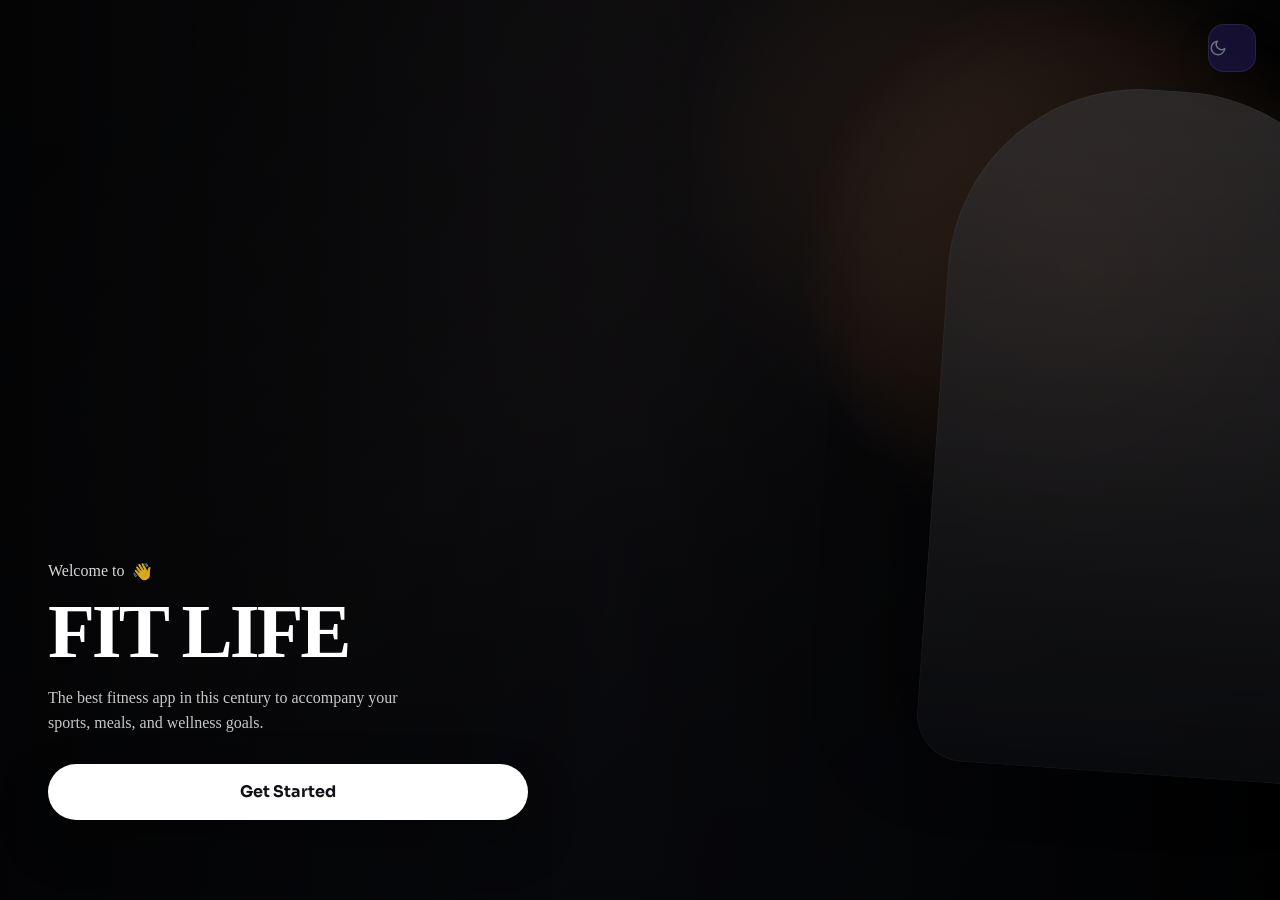
==== commit 6ad7e821: "Refine welcome hero and workout media fallbacks" ====
--- a/index.html
+++ b/index.html
@@ -30,7 +30,7 @@
           <span>Welcome to</span>
           <span aria-hidden="true">👋</span>
         </div>
-        <h1 class="welcome-title">Home Workout</h1>
+        <h1 class="welcome-title">FIT LIFE</h1>
         <p class="welcome-subtitle">The best fitness app in this century to accompany your sports, meals, and wellness goals.</p>
         <button type="button" id="open-login" class="btn welcome-cta">Get Started</button>
         <button type="button" id="welcome-logout" class="btn welcome-secondary-cta onboarding-hidden">Log Out</button>
--- a/css/components.css
+++ b/css/components.css
@@ -1306,6 +1306,48 @@
   border: 1px solid var(--border);
 }
 
+.scanner-warning-card {
+  padding: 16px;
+  border-radius: 18px;
+  border: 1px solid var(--border);
+}
+
+.scanner-warning-card-alert {
+  background: var(--warning-bg);
+  border-color: rgba(255, 217, 61, 0.35);
+}
+
+.scanner-warning-card-success {
+  background: var(--success-bg);
+  border-color: rgba(107, 203, 119, 0.35);
+}
+
+.scanner-warning-head {
+  display: flex;
+  align-items: center;
+  justify-content: space-between;
+  gap: 12px;
+  margin-bottom: 8px;
+  flex-wrap: wrap;
+}
+
+.scanner-warning-title {
+  margin: 0 0 8px;
+  font-size: 1rem;
+  color: var(--text);
+}
+
+.scanner-warning-list {
+  margin: 10px 0 0;
+  padding-left: 18px;
+  color: var(--text);
+  line-height: 1.6;
+}
+
+.scanner-warning-list li + li {
+  margin-top: 4px;
+}
+
 .scanner-feedback-label {
   font-size: 0.78rem;
   text-transform: uppercase;
@@ -1790,6 +1832,7 @@
   align-items: center;
   justify-content: center;
   grid-column: 1 / -1;
+  overflow: hidden;
 }
 
 .exercise-copy {
@@ -1861,6 +1904,58 @@
   background: var(--surface-2);
 }
 
+.weekly-plan-visual,
+.timer-media-block {
+  width: 100%;
+  min-height: 180px;
+  border-radius: 18px;
+  border: 1px solid var(--border);
+  background: linear-gradient(180deg, rgba(0,212,170,0.12), rgba(0,180,216,0.04));
+  display: flex;
+  align-items: center;
+  justify-content: center;
+  overflow: hidden;
+}
+
+.timer-media-block {
+  margin: 10px 0 18px;
+}
+
+.exercise-media-fallback {
+  width: 100%;
+  min-height: 100%;
+  display: grid;
+  place-items: center;
+  gap: 10px;
+  padding: 18px;
+  text-align: center;
+  background: linear-gradient(180deg, rgba(148, 163, 184, 0.12), rgba(30, 41, 59, 0.08));
+}
+
+.exercise-media-fallback-icon {
+  display: grid;
+  place-items: center;
+  opacity: 0.95;
+}
+
+.exercise-media-fallback-title {
+  font-weight: 700;
+  color: var(--text);
+}
+
+.exercise-media-fallback-copy {
+  max-width: 34ch;
+  color: var(--text-muted);
+  line-height: 1.55;
+}
+
+.exercise-visual .scanner-preview-image,
+.weekly-plan-visual .scanner-preview-image,
+.timer-media-block .scanner-preview-image {
+  object-fit: contain;
+  background: rgba(12, 15, 31, 0.22);
+}
+
 .weekly-plan-visual {
   border-radius: 14px;
   background: linear-gradient(180deg, rgba(0,212,170,0.14), rgba(0,180,216,0.05));
@@ -1937,6 +2032,155 @@
   font-size: 0.85rem;
 }
 
+.workout-hero-card {
+  overflow: hidden;
+}
+
+.workout-hero-body {
+  display: grid;
+  gap: 18px;
+  align-items: stretch;
+  padding: 0 !important;
+}
+
+.workout-hero-copy {
+  padding: 24px 20px;
+}
+
+.workout-hero-title {
+  margin: 12px 0 10px;
+  font-size: clamp(2.1rem, 10vw, 4rem);
+  line-height: 0.95;
+  letter-spacing: -0.05em;
+  color: var(--text);
+}
+
+.workout-hero-subtitle {
+  margin: 0;
+  color: var(--text-muted);
+  line-height: 1.65;
+  max-width: 34rem;
+}
+
+.workout-hero-meta {
+  display: flex;
+  flex-wrap: wrap;
+  gap: 10px;
+  margin-top: 16px;
+}
+
+.workout-hero-meta span {
+  display: inline-flex;
+  align-items: center;
+  padding: 8px 12px;
+  border-radius: 999px;
+  background: rgba(139, 95, 211, 0.08);
+  color: var(--text);
+  font-size: 0.84rem;
+  font-weight: 600;
+}
+
+.workout-hero-visual {
+  position: relative;
+  min-height: 220px;
+  border-top: 1px solid var(--border);
+  background:
+    radial-gradient(circle at 30% 20%, rgba(124, 92, 252, 0.18), transparent 20rem),
+    linear-gradient(135deg, rgba(0, 212, 170, 0.16), rgba(0, 180, 216, 0.05));
+}
+
+.workout-hero-image {
+  position: absolute;
+  inset: 0;
+  width: 100%;
+  height: 100%;
+  object-fit: cover;
+}
+
+.workout-hero-orb {
+  position: absolute;
+  width: 180px;
+  height: 180px;
+  right: -24px;
+  top: 18px;
+  border-radius: 50%;
+  background: radial-gradient(circle, rgba(124, 92, 252, 0.4), rgba(124, 92, 252, 0));
+  filter: blur(4px);
+}
+
+.workout-hero-silhouette {
+  position: absolute;
+  inset: auto 20px 20px 20px;
+  min-height: 150px;
+  border-radius: 24px;
+  background:
+    linear-gradient(180deg, rgba(255,255,255,0.22), rgba(255,255,255,0.08)),
+    linear-gradient(135deg, rgba(13, 20, 34, 0.9), rgba(23, 35, 49, 0.96));
+  box-shadow: inset 0 0 0 1px rgba(255,255,255,0.06);
+  overflow: hidden;
+}
+
+.workout-hero-silhouette::before {
+  content: '';
+  position: absolute;
+  left: 50%;
+  bottom: 18px;
+  width: 120px;
+  height: 120px;
+  transform: translateX(-50%);
+  background:
+    radial-gradient(circle at 50% 18%, rgba(255,255,255,0.9) 0 10px, transparent 11px),
+    linear-gradient(rgba(255,255,255,0.9), rgba(255,255,255,0.9)) center 36px / 10px 46px no-repeat,
+    linear-gradient(rgba(255,255,255,0.9), rgba(255,255,255,0.9)) 30px 58px / 46px 8px no-repeat,
+    linear-gradient(rgba(255,255,255,0.9), rgba(255,255,255,0.9)) 46px 82px / 8px 40px no-repeat,
+    linear-gradient(rgba(255,255,255,0.9), rgba(255,255,255,0.9)) 66px 82px / 8px 40px no-repeat;
+  opacity: 0.15;
+}
+
+.workout-hero-kicker {
+  position: absolute;
+  left: 16px;
+  top: 16px;
+  display: inline-flex;
+  padding: 8px 12px;
+  border-radius: 999px;
+  background: rgba(255,255,255,0.08);
+  color: rgba(255,255,255,0.88);
+  font-size: 0.82rem;
+  font-weight: 700;
+  letter-spacing: 0.05em;
+  text-transform: uppercase;
+}
+
+.workout-insight-grid {
+  display: grid;
+  grid-template-columns: 1fr;
+  gap: 18px;
+}
+
+.workout-session-stats {
+  display: flex;
+  gap: 20px;
+  flex-wrap: wrap;
+}
+
+.workout-session-stats strong {
+  display: block;
+  color: var(--text);
+}
+
+.workout-session-stats span {
+  display: block;
+  color: var(--text-muted);
+  font-size: 0.82rem;
+}
+
+.workout-session-actions {
+  display: grid;
+  grid-template-columns: 1fr;
+  gap: 10px;
+}
+
 @media (min-width: 640px) {
   .tab-btn {
     flex: 1;
@@ -1996,6 +2240,11 @@
     min-height: 120px;
   }
 
+  .weekly-plan-visual,
+  .timer-media-block {
+    min-height: 120px;
+  }
+
   .exercise-actions {
     grid-template-columns: 1fr;
     align-content: start;
@@ -2005,11 +2254,33 @@
     grid-template-columns: repeat(4, minmax(0, 1fr));
   }
 
+  .workout-hero-body {
+    grid-template-columns: minmax(0, 1.1fr) minmax(280px, 0.9fr);
+  }
+
+  .workout-hero-copy {
+    padding: 28px 28px 30px;
+  }
+
+  .workout-hero-visual {
+    border-top: none;
+    border-left: 1px solid var(--border);
+  }
+
+  .workout-insight-grid {
+    grid-template-columns: repeat(3, minmax(0, 1fr));
+  }
+
   .workout-session-body {
     grid-template-columns: auto minmax(200px, 1fr) auto;
     gap: 24px;
   }
 
+  .workout-session-actions {
+    grid-template-columns: repeat(2, minmax(0, auto));
+    align-items: center;
+  }
+
   .timer-controls {
     display: inline-grid;
     grid-template-columns: repeat(4, minmax(0, auto));
--- a/css/onboarding.css
+++ b/css/onboarding.css
@@ -24,10 +24,10 @@
 .welcome-shell::after {
   content: '';
   position: absolute;
-  right: -6vw;
-  top: 10vh;
-  width: clamp(220px, 48vw, 420px);
-  height: 76vh;
+  right: -10vw;
+  top: 12vh;
+  width: clamp(180px, 44vw, 420px);
+  height: 68vh;
   border-radius: 12rem 12rem 3rem 3rem;
   background:
     linear-gradient(180deg, rgba(255,255,255,0.08), rgba(255,255,255,0)),
@@ -47,11 +47,12 @@
   display: flex;
   align-items: flex-end;
   justify-content: flex-start;
-  padding: 2rem 1.5rem max(2rem, env(safe-area-inset-bottom));
+  padding: 1.5rem 1.5rem max(2rem, env(safe-area-inset-bottom));
 }
 
 .welcome-copy {
-  width: min(100%, 22rem);
+  width: min(100%, 21rem);
+  padding-bottom: clamp(2rem, 8vh, 4.5rem);
 }
 
 .welcome-kicker {
@@ -73,10 +74,29 @@
 
 .welcome-subtitle {
   margin: 1rem 0 1.75rem;
-  max-width: 19rem;
+  max-width: 17rem;
   color: rgba(255,255,255,0.78);
   font-size: 1rem;
   line-height: 1.6;
+}
+
+.welcome-shell .auth-theme-toggle {
+  top: max(0.85rem, env(safe-area-inset-top) + 0.35rem);
+  right: 1rem;
+  z-index: 3;
+}
+
+.welcome-shell .auth-theme-toggle .btn-icon {
+  width: 48px;
+  height: 48px;
+  border-radius: 16px;
+  background: rgba(24, 18, 56, 0.9);
+  border-color: rgba(255, 255, 255, 0.08);
+  box-shadow: 0 14px 30px rgba(0, 0, 0, 0.24);
+}
+
+.welcome-shell .auth-theme-toggle .btn-icon:hover {
+  transform: translateY(-1px);
 }
 
 .welcome-cta {
@@ -272,6 +292,13 @@
   color: var(--text);
 }
 
+.onboarding-topbar-btn {
+  min-height: 2.5rem;
+  padding: 0.6rem 1rem;
+  border-radius: 999px;
+  font-size: 0.9rem;
+}
+
 .onboarding-progress {
   width: 6px;
   height: 6px;
@@ -586,6 +613,152 @@
   display: none !important;
 }
 
+.profile-summary {
+  display: flex;
+  flex-direction: column;
+  gap: 1.25rem;
+}
+
+.profile-summary-hero {
+  display: grid;
+  gap: 1rem;
+  padding: 1.25rem;
+  border-radius: 1.6rem;
+  background:
+    radial-gradient(circle at top right, rgba(139, 95, 211, 0.18), transparent 10rem),
+    linear-gradient(135deg, rgba(139, 95, 211, 0.08), rgba(78, 205, 196, 0.12));
+  border: 1px solid rgba(139, 95, 211, 0.14);
+}
+
+.profile-summary-kicker {
+  display: inline-block;
+  margin-bottom: 0.5rem;
+  color: #8b5fd3;
+  font-weight: 700;
+  font-size: 0.85rem;
+  text-transform: uppercase;
+  letter-spacing: 0.08em;
+}
+
+.profile-summary-title {
+  font-size: clamp(1.8rem, 7vw, 2.4rem);
+  text-align: left;
+}
+
+.profile-summary-copy {
+  margin-left: 0;
+  max-width: 26rem;
+  text-align: left;
+}
+
+.profile-summary-bmi {
+  display: inline-flex;
+  flex-direction: column;
+  align-items: flex-start;
+  justify-content: center;
+  gap: 0.25rem;
+  width: fit-content;
+  min-width: 8rem;
+  padding: 1rem 1.1rem;
+  border-radius: 1.3rem;
+  background: rgba(255, 255, 255, 0.72);
+  box-shadow: 0 12px 30px rgba(49, 33, 89, 0.08);
+}
+
+[data-theme="dark"] .profile-summary-bmi {
+  background: rgba(255, 255, 255, 0.06);
+}
+
+.profile-summary-bmi-value {
+  font-size: 2rem;
+  font-weight: 800;
+  color: #8b5fd3;
+  letter-spacing: -0.04em;
+}
+
+.profile-summary-bmi-label {
+  color: var(--text-muted);
+  font-size: 0.9rem;
+}
+
+.profile-summary-grid {
+  display: grid;
+  gap: 1rem;
+}
+
+.profile-summary-card {
+  padding: 1.15rem;
+  border-radius: 1.4rem;
+  border: 1px solid rgba(23, 23, 31, 0.07);
+  background: rgba(255, 255, 255, 0.9);
+  box-shadow: 0 16px 35px rgba(26, 18, 48, 0.05);
+}
+
+[data-theme="dark"] .profile-summary-card {
+  background: rgba(255, 255, 255, 0.03);
+  border-color: rgba(255,255,255,0.06);
+}
+
+.profile-summary-card.accent {
+  background: linear-gradient(135deg, rgba(139, 95, 211, 0.14), rgba(78, 205, 196, 0.12));
+  border-color: rgba(139, 95, 211, 0.16);
+}
+
+.profile-summary-card strong {
+  display: block;
+  margin: 0.35rem 0 0.45rem;
+  font-size: 1.25rem;
+  color: var(--text);
+}
+
+.profile-summary-card p {
+  margin: 0;
+  color: var(--text-muted);
+  font-size: 0.92rem;
+  line-height: 1.6;
+}
+
+.profile-summary-label {
+  color: var(--text-muted);
+  font-size: 0.82rem;
+  text-transform: uppercase;
+  letter-spacing: 0.08em;
+}
+
+.profile-facts {
+  display: grid;
+  grid-template-columns: repeat(2, minmax(0, 1fr));
+  gap: 0.85rem;
+}
+
+.profile-fact {
+  padding: 1rem;
+  border-radius: 1.2rem;
+  background: rgba(139, 95, 211, 0.06);
+  border: 1px solid rgba(139, 95, 211, 0.1);
+}
+
+[data-theme="dark"] .profile-fact {
+  background: rgba(255, 255, 255, 0.03);
+  border-color: rgba(255,255,255,0.06);
+}
+
+.profile-fact span {
+  display: block;
+  margin-bottom: 0.3rem;
+  color: var(--text-muted);
+  font-size: 0.82rem;
+}
+
+.profile-fact strong {
+  font-size: 1rem;
+  color: var(--text);
+}
+
+.profile-summary-actions {
+  margin-top: 0.25rem;
+}
+
 .auth-login-mode .welcome-hero,
 .auth-force-login .welcome-hero {
   filter: blur(2px);
@@ -598,6 +771,23 @@
 
   .welcome-copy {
     width: min(100%, 30rem);
+    padding-bottom: 2rem;
+  }
+
+  .welcome-subtitle {
+    max-width: 22rem;
+  }
+
+  .welcome-shell::after {
+    right: -6vw;
+    top: 10vh;
+    width: clamp(220px, 48vw, 420px);
+    height: 76vh;
+  }
+
+  .welcome-shell .auth-theme-toggle {
+    top: 1.5rem;
+    right: 1.5rem;
   }
 
   .auth-entry-sheet {
@@ -613,4 +803,17 @@
   .onboarding-body {
     padding: 1.5rem 1.75rem 1.75rem;
   }
-}
+
+  .profile-summary-hero {
+    grid-template-columns: minmax(0, 1fr) auto;
+    align-items: center;
+  }
+
+  .profile-summary-grid {
+    grid-template-columns: repeat(3, minmax(0, 1fr));
+  }
+
+  .profile-facts {
+    grid-template-columns: repeat(4, minmax(0, 1fr));
+  }
+}
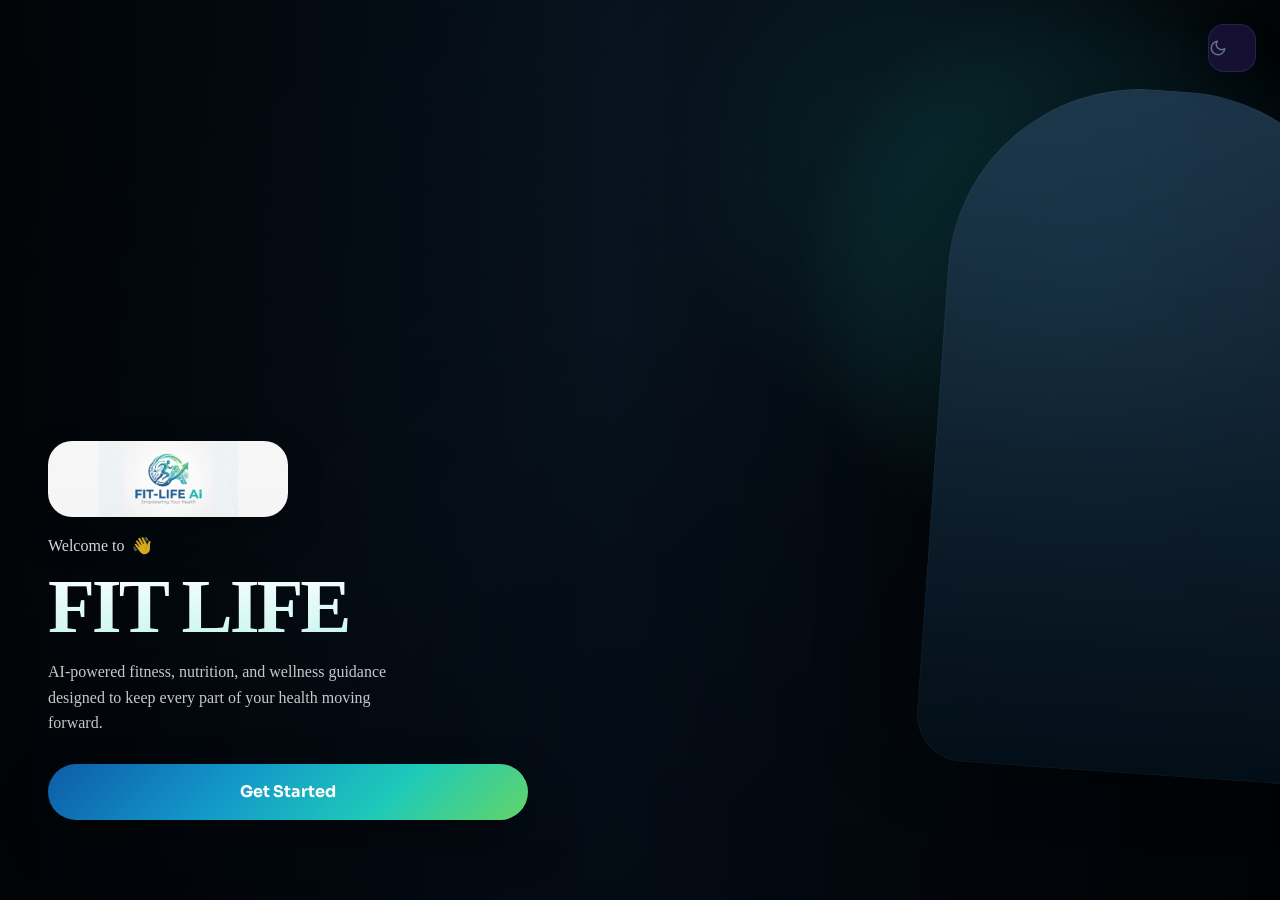
==== commit 74299a7d: "Apply Fit-Life AI branding theme" ====
--- a/index.html
+++ b/index.html
@@ -26,12 +26,13 @@
 
     <section class="welcome-hero" aria-label="Welcome to FitLife">
       <div class="welcome-copy animate-fade-in-up">
+        <div class="welcome-brand-mark" aria-hidden="true"></div>
         <div class="welcome-kicker">
           <span>Welcome to</span>
           <span aria-hidden="true">👋</span>
         </div>
         <h1 class="welcome-title">FIT LIFE</h1>
-        <p class="welcome-subtitle">The best fitness app in this century to accompany your sports, meals, and wellness goals.</p>
+        <p class="welcome-subtitle">AI-powered fitness, nutrition, and wellness guidance designed to keep every part of your health moving forward.</p>
         <button type="button" id="open-login" class="btn welcome-cta">Get Started</button>
         <button type="button" id="welcome-logout" class="btn welcome-secondary-cta onboarding-hidden">Log Out</button>
       </div>
--- a/css/main.css
+++ b/css/main.css
@@ -8,20 +8,26 @@
 /* ─── CSS Variables (Light Mode) ─── */
 :root {
   /* Core Colors */
-  --bg:             #f0f4f8;
-  --bg-alt:         #e8eef5;
+  --bg:             #eef7fb;
+  --bg-alt:         #e1f0f7;
   --card:           #ffffff;
-  --card-hover:     #f8fbff;
-  --text:           #1a1a2e;
-  --text-muted:     #6b7280;
-  --text-light:     #9ca3af;
+  --card-hover:     #f6fbff;
+  --text:           #0d3f73;
+  --text-muted:     #5f7288;
+  --text-light:     #96a5b6;
 
   /* Accent Colors */
-  --accent:         #00d4aa;
-  --accent-hover:   #00b894;
-  --accent-dark:    #00a884;
-  --accent-glow:    rgba(0, 212, 170, 0.25);
-  --accent-subtle:  rgba(0, 212, 170, 0.08);
+  --accent:         #1ecab8;
+  --accent-hover:   #13b5b4;
+  --accent-dark:    #0d5ca8;
+  --accent-glow:    rgba(30, 202, 184, 0.26);
+  --accent-subtle:  rgba(30, 202, 184, 0.10);
+  --brand-blue:     #0d5ca8;
+  --brand-cyan:     #1398c9;
+  --brand-teal:     #1ecab8;
+  --brand-green:    #63d468;
+  --brand-gradient: linear-gradient(135deg, #0d5ca8 0%, #1398c9 38%, #1ecab8 70%, #63d468 100%);
+  --brand-gradient-soft: linear-gradient(135deg, rgba(13, 92, 168, 0.12), rgba(30, 202, 184, 0.12), rgba(99, 212, 104, 0.12));
 
   /* Semantic Colors */
   --danger:         #ff6b6b;
@@ -34,16 +40,16 @@
   --info-bg:        rgba(78, 168, 222, 0.1);
 
   /* Borders & Shadows */
-  --border:         #e0e7ef;
-  --border-light:   #f0f3f7;
-  --shadow-sm:      0 2px 8px rgba(0, 0, 0, 0.04);
-  --shadow:         0 4px 24px rgba(0, 0, 0, 0.07);
-  --shadow-lg:      0 8px 40px rgba(0, 0, 0, 0.12);
-  --shadow-accent:  0 4px 20px rgba(0, 212, 170, 0.2);
+  --border:         #d7e6ee;
+  --border-light:   #edf5f9;
+  --shadow-sm:      0 4px 12px rgba(8, 58, 106, 0.05);
+  --shadow:         0 12px 30px rgba(8, 58, 106, 0.08);
+  --shadow-lg:      0 18px 52px rgba(8, 58, 106, 0.14);
+  --shadow-accent:  0 12px 28px rgba(30, 202, 184, 0.22);
 
   /* Glass Effect */
-  --glass-bg:       rgba(255, 255, 255, 0.7);
-  --glass-border:   rgba(255, 255, 255, 0.3);
+  --glass-bg:       rgba(255, 255, 255, 0.76);
+  --glass-border:   rgba(255, 255, 255, 0.42);
   --glass-blur:     12px;
 
   /* Typography */
@@ -70,20 +76,20 @@
 
 /* ─── Dark Mode Overrides ─── */
 [data-theme="dark"] {
-  --bg:             #0d0d1a;
-  --bg-alt:         #12122a;
-  --card:           #1a1a2e;
-  --card-hover:     #22223a;
-  --text:           #e8eaf6;
-  --text-muted:     #8888aa;
-  --text-light:     #5a5a7a;
-  --border:         #2a2a45;
-  --border-light:   #1e1e38;
+  --bg:             #04131f;
+  --bg-alt:         #0a2132;
+  --card:           #0c1f31;
+  --card-hover:     #123048;
+  --text:           #e7f8ff;
+  --text-muted:     #8facc3;
+  --text-light:     #5f7d94;
+  --border:         #15354d;
+  --border-light:   #0f293d;
   --shadow-sm:      0 2px 8px rgba(0, 0, 0, 0.2);
-  --shadow:         0 4px 24px rgba(0, 0, 0, 0.4);
-  --shadow-lg:      0 8px 40px rgba(0, 0, 0, 0.5);
-  --glass-bg:       rgba(26, 26, 46, 0.7);
-  --glass-border:   rgba(42, 42, 69, 0.5);
+  --shadow:         0 8px 28px rgba(0, 0, 0, 0.38);
+  --shadow-lg:      0 18px 52px rgba(0, 0, 0, 0.48);
+  --glass-bg:       rgba(10, 33, 50, 0.74);
+  --glass-border:   rgba(21, 53, 77, 0.68);
 }
 
 /* ─── Reset ─── */
@@ -104,13 +110,23 @@
 
 body {
   font-family: var(--font-main);
-  background: var(--bg);
+  background:
+    radial-gradient(circle at top left, rgba(19, 152, 201, 0.14), transparent 26rem),
+    radial-gradient(circle at top right, rgba(99, 212, 104, 0.1), transparent 22rem),
+    linear-gradient(180deg, var(--bg) 0%, #f8fcff 100%);
   color: var(--text);
   line-height: 1.6;
   font-size: 16px;
   min-height: 100vh;
   overflow-x: hidden;
   transition: background 0.3s ease, color 0.3s ease;
+}
+
+[data-theme="dark"] body {
+  background:
+    radial-gradient(circle at top left, rgba(19, 152, 201, 0.16), transparent 24rem),
+    radial-gradient(circle at top right, rgba(99, 212, 104, 0.12), transparent 20rem),
+    linear-gradient(180deg, #04131f 0%, #03101a 100%);
 }
 
 body,
--- a/css/components.css
+++ b/css/components.css
@@ -83,7 +83,7 @@
 
 /* Gradient Card */
 .card-gradient {
-  background: linear-gradient(135deg, var(--accent) 0%, #00b4d8 100%);
+  background: var(--brand-gradient);
   color: #fff;
   border: none;
 }
@@ -133,7 +133,7 @@
 
 /* Primary */
 .btn-primary {
-  background: linear-gradient(135deg, var(--accent) 0%, var(--accent-dark) 100%);
+  background: var(--brand-gradient);
   color: #fff;
   box-shadow: var(--shadow-accent);
 }
@@ -464,7 +464,7 @@
   width: 40px;
   height: 40px;
   border-radius: 50%;
-  background: linear-gradient(135deg, var(--accent), #00b4d8);
+  background: var(--brand-gradient);
   color: #fff;
   display: flex;
   align-items: center;
@@ -726,7 +726,7 @@
   width: 36px;
   height: 36px;
   border-radius: 50%;
-  background: linear-gradient(135deg, var(--accent), #00b4d8);
+  background: var(--brand-gradient);
   display: flex;
   align-items: center;
   justify-content: center;
@@ -738,7 +738,7 @@
   width: 36px;
   height: 36px;
   border-radius: 50%;
-  background: linear-gradient(135deg, #7c5cfc, #00b4d8);
+  background: var(--brand-gradient);
   color: #fff;
   display: flex;
   align-items: center;
@@ -757,7 +757,7 @@
 }
 
 .chat-content-user {
-  background: linear-gradient(135deg, var(--accent) 0%, var(--accent-dark) 100%);
+  background: var(--brand-gradient);
   border: none;
   border-radius: 16px 16px 4px 16px;
   color: #fff;
--- a/css/auth.css
+++ b/css/auth.css
@@ -70,22 +70,30 @@
 .auth-logo-icon {
   width: 48px;
   height: 48px;
-  background: linear-gradient(135deg, var(--accent), #00b4d8);
+  background-image: url('../assets/fit-life-ai-logo.jpeg');
+  background-size: 220%;
+  background-position: center 20%;
+  background-repeat: no-repeat;
+  background-color: #fff;
   border-radius: 14px;
   display: flex;
   align-items: center;
   justify-content: center;
-  font-size: 1.5rem;
+  font-size: 0;
+  color: transparent;
   box-shadow: var(--shadow-accent);
+  border: 1px solid rgba(255,255,255,0.38);
 }
 
 .auth-logo-text {
   font-size: 1.5rem;
   font-weight: 700;
-  background: linear-gradient(135deg, var(--accent), #00b4d8);
+  background: var(--brand-gradient);
   -webkit-background-clip: text;
   -webkit-text-fill-color: transparent;
   background-clip: text;
+  text-transform: uppercase;
+  letter-spacing: 0.05em;
 }
 
 .auth-subtitle { color: var(--text-muted); font-size: 0.95rem; }
@@ -171,7 +179,7 @@
 @media (max-width: 480px) {
   .auth-card { padding: 28px 20px; }
   .auth-logo-text { font-size: 1.3rem; }
-  .auth-logo-icon { width: 40px; height: 40px; font-size: 1.2rem; }
+  .auth-logo-icon { width: 40px; height: 40px; font-size: 0; }
 }
 
 /* Mobile-first auth refinements */
@@ -203,7 +211,7 @@
   width: 42px;
   height: 42px;
   border-radius: 12px;
-  font-size: 1.25rem;
+  font-size: 0;
 }
 
 .auth-logo-text {
--- a/css/onboarding.css
+++ b/css/onboarding.css
@@ -5,9 +5,10 @@
   position: relative;
   overflow: hidden;
   background:
-    radial-gradient(circle at 78% 18%, rgba(255, 180, 120, 0.18), transparent 20rem),
-    linear-gradient(180deg, rgba(7, 9, 14, 0.08), rgba(7, 9, 14, 0.88)),
-    linear-gradient(135deg, #0d0d10 10%, #191516 42%, #050608 100%);
+    radial-gradient(circle at 78% 18%, rgba(30, 202, 184, 0.22), transparent 20rem),
+    radial-gradient(circle at 84% 32%, rgba(99, 212, 104, 0.16), transparent 18rem),
+    linear-gradient(180deg, rgba(7, 15, 28, 0.16), rgba(4, 13, 24, 0.9)),
+    linear-gradient(135deg, #04131f 10%, #0c1f31 44%, #020b12 100%);
   color: #fff;
 }
 
@@ -16,8 +17,8 @@
   position: absolute;
   inset: 0;
   background:
-    radial-gradient(circle at 85% 30%, rgba(187, 122, 78, 0.3), transparent 18rem),
-    linear-gradient(90deg, rgba(0, 0, 0, 0.7) 0%, rgba(0, 0, 0, 0.2) 48%, rgba(0, 0, 0, 0.85) 100%);
+    radial-gradient(circle at 85% 30%, rgba(19, 152, 201, 0.24), transparent 18rem),
+    linear-gradient(90deg, rgba(0, 0, 0, 0.76) 0%, rgba(0, 0, 0, 0.22) 48%, rgba(0, 0, 0, 0.84) 100%);
   pointer-events: none;
 }
 
@@ -31,7 +32,7 @@
   border-radius: 12rem 12rem 3rem 3rem;
   background:
     linear-gradient(180deg, rgba(255,255,255,0.08), rgba(255,255,255,0)),
-    linear-gradient(180deg, rgba(28, 25, 26, 0.9), rgba(10, 11, 14, 0.98));
+    linear-gradient(180deg, rgba(14, 42, 68, 0.88), rgba(3, 16, 26, 0.98));
   box-shadow:
     inset 0 0 0 1px rgba(255,255,255,0.04),
     -2rem 0 5rem rgba(0,0,0,0.4);
@@ -55,6 +56,18 @@
   padding-bottom: clamp(2rem, 8vh, 4.5rem);
 }
 
+.welcome-brand-mark {
+  width: min(100%, 15rem);
+  height: 4.75rem;
+  margin-bottom: 1.2rem;
+  border-radius: 1.5rem;
+  background:
+    linear-gradient(180deg, rgba(255,255,255,0.18), rgba(255,255,255,0.02)),
+    url('../assets/fit-life-ai-logo.jpeg') center/contain no-repeat,
+    rgba(255,255,255,0.96);
+  box-shadow: 0 18px 40px rgba(0, 0, 0, 0.22);
+}
+
 .welcome-kicker {
   display: inline-flex;
   align-items: center;
@@ -69,7 +82,10 @@
   font-size: clamp(2.5rem, 10vw, 4.8rem);
   line-height: 0.96;
   letter-spacing: -0.04em;
-  color: #fff;
+  background: linear-gradient(180deg, #f8fdff 0%, #c9f6ef 100%);
+  -webkit-background-clip: text;
+  -webkit-text-fill-color: transparent;
+  background-clip: text;
 }
 
 .welcome-subtitle {
@@ -103,8 +119,8 @@
   min-height: 56px;
   width: 100%;
   border-radius: 999px;
-  background: #fff;
-  color: #111217;
+  background: var(--brand-gradient);
+  color: #fff;
   font-size: 1rem;
   font-weight: 700;
   box-shadow: 0 22px 48px rgba(0,0,0,0.34);
@@ -119,8 +135,8 @@
   width: 100%;
   margin-top: 0.85rem;
   border-radius: 999px;
-  background: rgba(255, 255, 255, 0.1);
-  border: 1px solid rgba(255, 255, 255, 0.16);
+  background: rgba(255, 255, 255, 0.08);
+  border: 1px solid rgba(30, 202, 184, 0.24);
   color: #fff;
   font-weight: 700;
   backdrop-filter: blur(10px);
@@ -261,6 +277,15 @@
   border-radius: 14px;
 }
 
+.auth-sheet-logo .auth-logo-text {
+  background: var(--brand-gradient);
+  -webkit-background-clip: text;
+  -webkit-text-fill-color: transparent;
+  background-clip: text;
+  text-transform: uppercase;
+  letter-spacing: 0.05em;
+}
+
 .onboarding-shell {
   width: min(100%, 32rem);
   margin: 0 auto;
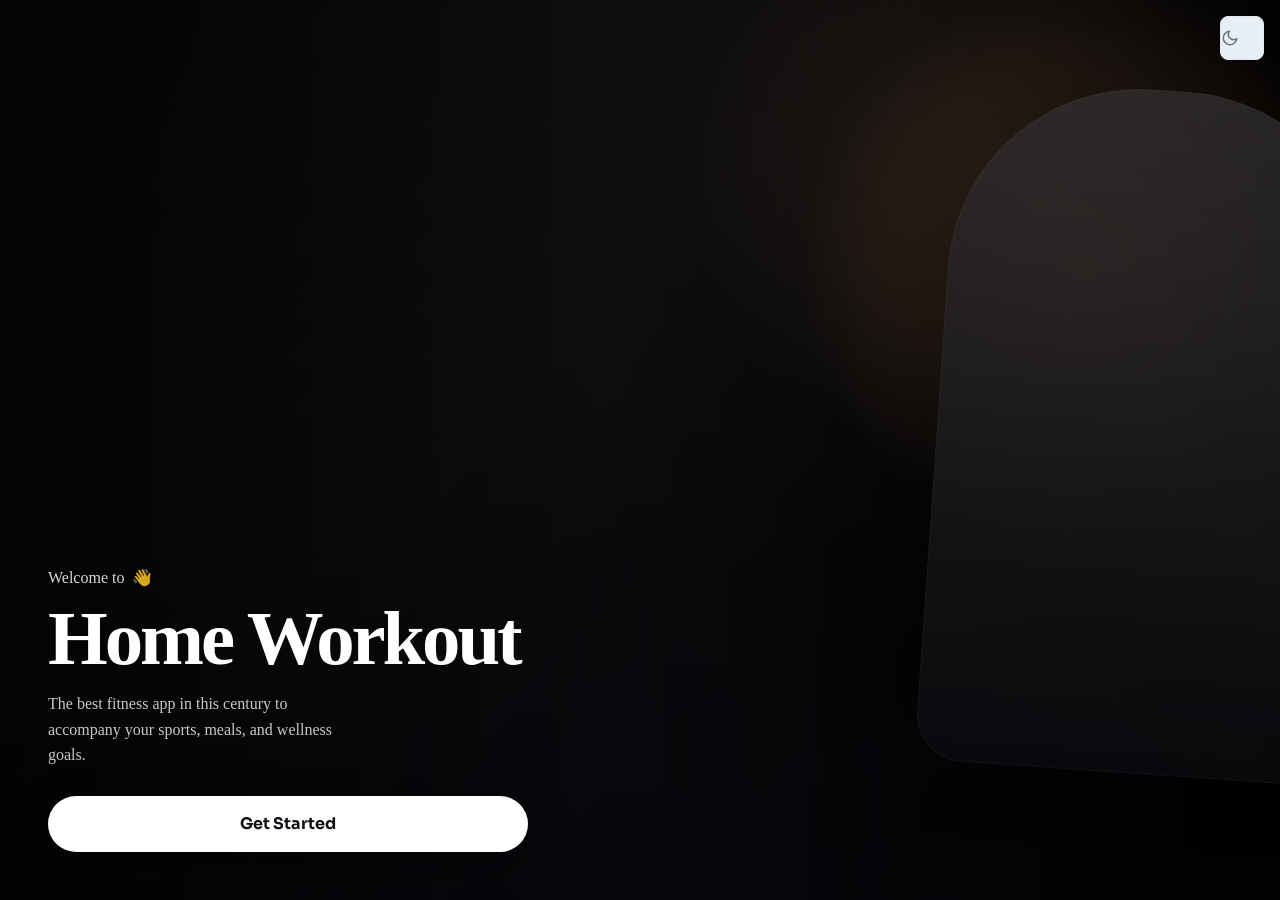
==== commit 6cd2d380: "Restore frontend to 11faad5 scanner state" ====
--- a/index.html
+++ b/index.html
@@ -26,13 +26,12 @@
 
     <section class="welcome-hero" aria-label="Welcome to FitLife">
       <div class="welcome-copy animate-fade-in-up">
-        <div class="welcome-brand-mark" aria-hidden="true"></div>
         <div class="welcome-kicker">
           <span>Welcome to</span>
           <span aria-hidden="true">👋</span>
         </div>
-        <h1 class="welcome-title">FIT LIFE</h1>
-        <p class="welcome-subtitle">AI-powered fitness, nutrition, and wellness guidance designed to keep every part of your health moving forward.</p>
+        <h1 class="welcome-title">Home Workout</h1>
+        <p class="welcome-subtitle">The best fitness app in this century to accompany your sports, meals, and wellness goals.</p>
         <button type="button" id="open-login" class="btn welcome-cta">Get Started</button>
         <button type="button" id="welcome-logout" class="btn welcome-secondary-cta onboarding-hidden">Log Out</button>
       </div>
--- a/css/main.css
+++ b/css/main.css
@@ -8,26 +8,20 @@
 /* ─── CSS Variables (Light Mode) ─── */
 :root {
   /* Core Colors */
-  --bg:             #eef7fb;
-  --bg-alt:         #e1f0f7;
+  --bg:             #f0f4f8;
+  --bg-alt:         #e8eef5;
   --card:           #ffffff;
-  --card-hover:     #f6fbff;
-  --text:           #0d3f73;
-  --text-muted:     #5f7288;
-  --text-light:     #96a5b6;
+  --card-hover:     #f8fbff;
+  --text:           #1a1a2e;
+  --text-muted:     #6b7280;
+  --text-light:     #9ca3af;
 
   /* Accent Colors */
-  --accent:         #1ecab8;
-  --accent-hover:   #13b5b4;
-  --accent-dark:    #0d5ca8;
-  --accent-glow:    rgba(30, 202, 184, 0.26);
-  --accent-subtle:  rgba(30, 202, 184, 0.10);
-  --brand-blue:     #0d5ca8;
-  --brand-cyan:     #1398c9;
-  --brand-teal:     #1ecab8;
-  --brand-green:    #63d468;
-  --brand-gradient: linear-gradient(135deg, #0d5ca8 0%, #1398c9 38%, #1ecab8 70%, #63d468 100%);
-  --brand-gradient-soft: linear-gradient(135deg, rgba(13, 92, 168, 0.12), rgba(30, 202, 184, 0.12), rgba(99, 212, 104, 0.12));
+  --accent:         #00d4aa;
+  --accent-hover:   #00b894;
+  --accent-dark:    #00a884;
+  --accent-glow:    rgba(0, 212, 170, 0.25);
+  --accent-subtle:  rgba(0, 212, 170, 0.08);
 
   /* Semantic Colors */
   --danger:         #ff6b6b;
@@ -40,16 +34,16 @@
   --info-bg:        rgba(78, 168, 222, 0.1);
 
   /* Borders & Shadows */
-  --border:         #d7e6ee;
-  --border-light:   #edf5f9;
-  --shadow-sm:      0 4px 12px rgba(8, 58, 106, 0.05);
-  --shadow:         0 12px 30px rgba(8, 58, 106, 0.08);
-  --shadow-lg:      0 18px 52px rgba(8, 58, 106, 0.14);
-  --shadow-accent:  0 12px 28px rgba(30, 202, 184, 0.22);
+  --border:         #e0e7ef;
+  --border-light:   #f0f3f7;
+  --shadow-sm:      0 2px 8px rgba(0, 0, 0, 0.04);
+  --shadow:         0 4px 24px rgba(0, 0, 0, 0.07);
+  --shadow-lg:      0 8px 40px rgba(0, 0, 0, 0.12);
+  --shadow-accent:  0 4px 20px rgba(0, 212, 170, 0.2);
 
   /* Glass Effect */
-  --glass-bg:       rgba(255, 255, 255, 0.76);
-  --glass-border:   rgba(255, 255, 255, 0.42);
+  --glass-bg:       rgba(255, 255, 255, 0.7);
+  --glass-border:   rgba(255, 255, 255, 0.3);
   --glass-blur:     12px;
 
   /* Typography */
@@ -76,20 +70,20 @@
 
 /* ─── Dark Mode Overrides ─── */
 [data-theme="dark"] {
-  --bg:             #04131f;
-  --bg-alt:         #0a2132;
-  --card:           #0c1f31;
-  --card-hover:     #123048;
-  --text:           #e7f8ff;
-  --text-muted:     #8facc3;
-  --text-light:     #5f7d94;
-  --border:         #15354d;
-  --border-light:   #0f293d;
+  --bg:             #0d0d1a;
+  --bg-alt:         #12122a;
+  --card:           #1a1a2e;
+  --card-hover:     #22223a;
+  --text:           #e8eaf6;
+  --text-muted:     #8888aa;
+  --text-light:     #5a5a7a;
+  --border:         #2a2a45;
+  --border-light:   #1e1e38;
   --shadow-sm:      0 2px 8px rgba(0, 0, 0, 0.2);
-  --shadow:         0 8px 28px rgba(0, 0, 0, 0.38);
-  --shadow-lg:      0 18px 52px rgba(0, 0, 0, 0.48);
-  --glass-bg:       rgba(10, 33, 50, 0.74);
-  --glass-border:   rgba(21, 53, 77, 0.68);
+  --shadow:         0 4px 24px rgba(0, 0, 0, 0.4);
+  --shadow-lg:      0 8px 40px rgba(0, 0, 0, 0.5);
+  --glass-bg:       rgba(26, 26, 46, 0.7);
+  --glass-border:   rgba(42, 42, 69, 0.5);
 }
 
 /* ─── Reset ─── */
@@ -110,23 +104,13 @@
 
 body {
   font-family: var(--font-main);
-  background:
-    radial-gradient(circle at top left, rgba(19, 152, 201, 0.14), transparent 26rem),
-    radial-gradient(circle at top right, rgba(99, 212, 104, 0.1), transparent 22rem),
-    linear-gradient(180deg, var(--bg) 0%, #f8fcff 100%);
+  background: var(--bg);
   color: var(--text);
   line-height: 1.6;
   font-size: 16px;
   min-height: 100vh;
   overflow-x: hidden;
   transition: background 0.3s ease, color 0.3s ease;
-}
-
-[data-theme="dark"] body {
-  background:
-    radial-gradient(circle at top left, rgba(19, 152, 201, 0.16), transparent 24rem),
-    radial-gradient(circle at top right, rgba(99, 212, 104, 0.12), transparent 20rem),
-    linear-gradient(180deg, #04131f 0%, #03101a 100%);
 }
 
 body,
--- a/css/components.css
+++ b/css/components.css
@@ -83,7 +83,7 @@
 
 /* Gradient Card */
 .card-gradient {
-  background: var(--brand-gradient);
+  background: linear-gradient(135deg, var(--accent) 0%, #00b4d8 100%);
   color: #fff;
   border: none;
 }
@@ -133,7 +133,7 @@
 
 /* Primary */
 .btn-primary {
-  background: var(--brand-gradient);
+  background: linear-gradient(135deg, var(--accent) 0%, var(--accent-dark) 100%);
   color: #fff;
   box-shadow: var(--shadow-accent);
 }
@@ -464,7 +464,7 @@
   width: 40px;
   height: 40px;
   border-radius: 50%;
-  background: var(--brand-gradient);
+  background: linear-gradient(135deg, var(--accent), #00b4d8);
   color: #fff;
   display: flex;
   align-items: center;
@@ -726,7 +726,7 @@
   width: 36px;
   height: 36px;
   border-radius: 50%;
-  background: var(--brand-gradient);
+  background: linear-gradient(135deg, var(--accent), #00b4d8);
   display: flex;
   align-items: center;
   justify-content: center;
@@ -738,7 +738,7 @@
   width: 36px;
   height: 36px;
   border-radius: 50%;
-  background: var(--brand-gradient);
+  background: linear-gradient(135deg, #7c5cfc, #00b4d8);
   color: #fff;
   display: flex;
   align-items: center;
@@ -757,7 +757,7 @@
 }
 
 .chat-content-user {
-  background: var(--brand-gradient);
+  background: linear-gradient(135deg, var(--accent) 0%, var(--accent-dark) 100%);
   border: none;
   border-radius: 16px 16px 4px 16px;
   color: #fff;
@@ -1832,7 +1832,6 @@
   align-items: center;
   justify-content: center;
   grid-column: 1 / -1;
-  overflow: hidden;
 }
 
 .exercise-copy {
@@ -1904,58 +1903,6 @@
   background: var(--surface-2);
 }
 
-.weekly-plan-visual,
-.timer-media-block {
-  width: 100%;
-  min-height: 180px;
-  border-radius: 18px;
-  border: 1px solid var(--border);
-  background: linear-gradient(180deg, rgba(0,212,170,0.12), rgba(0,180,216,0.04));
-  display: flex;
-  align-items: center;
-  justify-content: center;
-  overflow: hidden;
-}
-
-.timer-media-block {
-  margin: 10px 0 18px;
-}
-
-.exercise-media-fallback {
-  width: 100%;
-  min-height: 100%;
-  display: grid;
-  place-items: center;
-  gap: 10px;
-  padding: 18px;
-  text-align: center;
-  background: linear-gradient(180deg, rgba(148, 163, 184, 0.12), rgba(30, 41, 59, 0.08));
-}
-
-.exercise-media-fallback-icon {
-  display: grid;
-  place-items: center;
-  opacity: 0.95;
-}
-
-.exercise-media-fallback-title {
-  font-weight: 700;
-  color: var(--text);
-}
-
-.exercise-media-fallback-copy {
-  max-width: 34ch;
-  color: var(--text-muted);
-  line-height: 1.55;
-}
-
-.exercise-visual .scanner-preview-image,
-.weekly-plan-visual .scanner-preview-image,
-.timer-media-block .scanner-preview-image {
-  object-fit: contain;
-  background: rgba(12, 15, 31, 0.22);
-}
-
 .weekly-plan-visual {
   border-radius: 14px;
   background: linear-gradient(180deg, rgba(0,212,170,0.14), rgba(0,180,216,0.05));
@@ -2032,155 +1979,6 @@
   font-size: 0.85rem;
 }
 
-.workout-hero-card {
-  overflow: hidden;
-}
-
-.workout-hero-body {
-  display: grid;
-  gap: 18px;
-  align-items: stretch;
-  padding: 0 !important;
-}
-
-.workout-hero-copy {
-  padding: 24px 20px;
-}
-
-.workout-hero-title {
-  margin: 12px 0 10px;
-  font-size: clamp(2.1rem, 10vw, 4rem);
-  line-height: 0.95;
-  letter-spacing: -0.05em;
-  color: var(--text);
-}
-
-.workout-hero-subtitle {
-  margin: 0;
-  color: var(--text-muted);
-  line-height: 1.65;
-  max-width: 34rem;
-}
-
-.workout-hero-meta {
-  display: flex;
-  flex-wrap: wrap;
-  gap: 10px;
-  margin-top: 16px;
-}
-
-.workout-hero-meta span {
-  display: inline-flex;
-  align-items: center;
-  padding: 8px 12px;
-  border-radius: 999px;
-  background: rgba(139, 95, 211, 0.08);
-  color: var(--text);
-  font-size: 0.84rem;
-  font-weight: 600;
-}
-
-.workout-hero-visual {
-  position: relative;
-  min-height: 220px;
-  border-top: 1px solid var(--border);
-  background:
-    radial-gradient(circle at 30% 20%, rgba(124, 92, 252, 0.18), transparent 20rem),
-    linear-gradient(135deg, rgba(0, 212, 170, 0.16), rgba(0, 180, 216, 0.05));
-}
-
-.workout-hero-image {
-  position: absolute;
-  inset: 0;
-  width: 100%;
-  height: 100%;
-  object-fit: cover;
-}
-
-.workout-hero-orb {
-  position: absolute;
-  width: 180px;
-  height: 180px;
-  right: -24px;
-  top: 18px;
-  border-radius: 50%;
-  background: radial-gradient(circle, rgba(124, 92, 252, 0.4), rgba(124, 92, 252, 0));
-  filter: blur(4px);
-}
-
-.workout-hero-silhouette {
-  position: absolute;
-  inset: auto 20px 20px 20px;
-  min-height: 150px;
-  border-radius: 24px;
-  background:
-    linear-gradient(180deg, rgba(255,255,255,0.22), rgba(255,255,255,0.08)),
-    linear-gradient(135deg, rgba(13, 20, 34, 0.9), rgba(23, 35, 49, 0.96));
-  box-shadow: inset 0 0 0 1px rgba(255,255,255,0.06);
-  overflow: hidden;
-}
-
-.workout-hero-silhouette::before {
-  content: '';
-  position: absolute;
-  left: 50%;
-  bottom: 18px;
-  width: 120px;
-  height: 120px;
-  transform: translateX(-50%);
-  background:
-    radial-gradient(circle at 50% 18%, rgba(255,255,255,0.9) 0 10px, transparent 11px),
-    linear-gradient(rgba(255,255,255,0.9), rgba(255,255,255,0.9)) center 36px / 10px 46px no-repeat,
-    linear-gradient(rgba(255,255,255,0.9), rgba(255,255,255,0.9)) 30px 58px / 46px 8px no-repeat,
-    linear-gradient(rgba(255,255,255,0.9), rgba(255,255,255,0.9)) 46px 82px / 8px 40px no-repeat,
-    linear-gradient(rgba(255,255,255,0.9), rgba(255,255,255,0.9)) 66px 82px / 8px 40px no-repeat;
-  opacity: 0.15;
-}
-
-.workout-hero-kicker {
-  position: absolute;
-  left: 16px;
-  top: 16px;
-  display: inline-flex;
-  padding: 8px 12px;
-  border-radius: 999px;
-  background: rgba(255,255,255,0.08);
-  color: rgba(255,255,255,0.88);
-  font-size: 0.82rem;
-  font-weight: 700;
-  letter-spacing: 0.05em;
-  text-transform: uppercase;
-}
-
-.workout-insight-grid {
-  display: grid;
-  grid-template-columns: 1fr;
-  gap: 18px;
-}
-
-.workout-session-stats {
-  display: flex;
-  gap: 20px;
-  flex-wrap: wrap;
-}
-
-.workout-session-stats strong {
-  display: block;
-  color: var(--text);
-}
-
-.workout-session-stats span {
-  display: block;
-  color: var(--text-muted);
-  font-size: 0.82rem;
-}
-
-.workout-session-actions {
-  display: grid;
-  grid-template-columns: 1fr;
-  gap: 10px;
-}
-
 @media (min-width: 640px) {
   .tab-btn {
     flex: 1;
@@ -2240,11 +2038,6 @@
     min-height: 120px;
   }
 
-  .weekly-plan-visual,
-  .timer-media-block {
-    min-height: 120px;
-  }
-
   .exercise-actions {
     grid-template-columns: 1fr;
     align-content: start;
@@ -2254,33 +2047,11 @@
     grid-template-columns: repeat(4, minmax(0, 1fr));
   }
 
-  .workout-hero-body {
-    grid-template-columns: minmax(0, 1.1fr) minmax(280px, 0.9fr);
-  }
-
-  .workout-hero-copy {
-    padding: 28px 28px 30px;
-  }
-
-  .workout-hero-visual {
-    border-top: none;
-    border-left: 1px solid var(--border);
-  }
-
-  .workout-insight-grid {
-    grid-template-columns: repeat(3, minmax(0, 1fr));
-  }
-
   .workout-session-body {
     grid-template-columns: auto minmax(200px, 1fr) auto;
     gap: 24px;
   }
 
-  .workout-session-actions {
-    grid-template-columns: repeat(2, minmax(0, auto));
-    align-items: center;
-  }
-
   .timer-controls {
     display: inline-grid;
     grid-template-columns: repeat(4, minmax(0, auto));
--- a/css/auth.css
+++ b/css/auth.css
@@ -70,30 +70,22 @@
 .auth-logo-icon {
   width: 48px;
   height: 48px;
-  background-image: url('../assets/fit-life-ai-logo.jpeg');
-  background-size: 220%;
-  background-position: center 20%;
-  background-repeat: no-repeat;
-  background-color: #fff;
+  background: linear-gradient(135deg, var(--accent), #00b4d8);
   border-radius: 14px;
   display: flex;
   align-items: center;
   justify-content: center;
-  font-size: 0;
-  color: transparent;
+  font-size: 1.5rem;
   box-shadow: var(--shadow-accent);
-  border: 1px solid rgba(255,255,255,0.38);
 }
 
 .auth-logo-text {
   font-size: 1.5rem;
   font-weight: 700;
-  background: var(--brand-gradient);
+  background: linear-gradient(135deg, var(--accent), #00b4d8);
   -webkit-background-clip: text;
   -webkit-text-fill-color: transparent;
   background-clip: text;
-  text-transform: uppercase;
-  letter-spacing: 0.05em;
 }
 
 .auth-subtitle { color: var(--text-muted); font-size: 0.95rem; }
@@ -179,7 +171,7 @@
 @media (max-width: 480px) {
   .auth-card { padding: 28px 20px; }
   .auth-logo-text { font-size: 1.3rem; }
-  .auth-logo-icon { width: 40px; height: 40px; font-size: 0; }
+  .auth-logo-icon { width: 40px; height: 40px; font-size: 1.2rem; }
 }
 
 /* Mobile-first auth refinements */
@@ -211,7 +203,7 @@
   width: 42px;
   height: 42px;
   border-radius: 12px;
-  font-size: 0;
+  font-size: 1.25rem;
 }
 
 .auth-logo-text {
--- a/css/onboarding.css
+++ b/css/onboarding.css
@@ -5,10 +5,9 @@
   position: relative;
   overflow: hidden;
   background:
-    radial-gradient(circle at 78% 18%, rgba(30, 202, 184, 0.22), transparent 20rem),
-    radial-gradient(circle at 84% 32%, rgba(99, 212, 104, 0.16), transparent 18rem),
-    linear-gradient(180deg, rgba(7, 15, 28, 0.16), rgba(4, 13, 24, 0.9)),
-    linear-gradient(135deg, #04131f 10%, #0c1f31 44%, #020b12 100%);
+    radial-gradient(circle at 78% 18%, rgba(255, 180, 120, 0.18), transparent 20rem),
+    linear-gradient(180deg, rgba(7, 9, 14, 0.08), rgba(7, 9, 14, 0.88)),
+    linear-gradient(135deg, #0d0d10 10%, #191516 42%, #050608 100%);
   color: #fff;
 }
 
@@ -17,22 +16,22 @@
   position: absolute;
   inset: 0;
   background:
-    radial-gradient(circle at 85% 30%, rgba(19, 152, 201, 0.24), transparent 18rem),
-    linear-gradient(90deg, rgba(0, 0, 0, 0.76) 0%, rgba(0, 0, 0, 0.22) 48%, rgba(0, 0, 0, 0.84) 100%);
+    radial-gradient(circle at 85% 30%, rgba(187, 122, 78, 0.3), transparent 18rem),
+    linear-gradient(90deg, rgba(0, 0, 0, 0.7) 0%, rgba(0, 0, 0, 0.2) 48%, rgba(0, 0, 0, 0.85) 100%);
   pointer-events: none;
 }
 
 .welcome-shell::after {
   content: '';
   position: absolute;
-  right: -10vw;
-  top: 12vh;
-  width: clamp(180px, 44vw, 420px);
-  height: 68vh;
+  right: -6vw;
+  top: 10vh;
+  width: clamp(220px, 48vw, 420px);
+  height: 76vh;
   border-radius: 12rem 12rem 3rem 3rem;
   background:
     linear-gradient(180deg, rgba(255,255,255,0.08), rgba(255,255,255,0)),
-    linear-gradient(180deg, rgba(14, 42, 68, 0.88), rgba(3, 16, 26, 0.98));
+    linear-gradient(180deg, rgba(28, 25, 26, 0.9), rgba(10, 11, 14, 0.98));
   box-shadow:
     inset 0 0 0 1px rgba(255,255,255,0.04),
     -2rem 0 5rem rgba(0,0,0,0.4);
@@ -48,24 +47,11 @@
   display: flex;
   align-items: flex-end;
   justify-content: flex-start;
-  padding: 1.5rem 1.5rem max(2rem, env(safe-area-inset-bottom));
+  padding: 2rem 1.5rem max(2rem, env(safe-area-inset-bottom));
 }
 
 .welcome-copy {
-  width: min(100%, 21rem);
-  padding-bottom: clamp(2rem, 8vh, 4.5rem);
-}
-
-.welcome-brand-mark {
-  width: min(100%, 15rem);
-  height: 4.75rem;
-  margin-bottom: 1.2rem;
-  border-radius: 1.5rem;
-  background:
-    linear-gradient(180deg, rgba(255,255,255,0.18), rgba(255,255,255,0.02)),
-    url('../assets/fit-life-ai-logo.jpeg') center/contain no-repeat,
-    rgba(255,255,255,0.96);
-  box-shadow: 0 18px 40px rgba(0, 0, 0, 0.22);
+  width: min(100%, 22rem);
 }
 
 .welcome-kicker {
@@ -82,45 +68,23 @@
   font-size: clamp(2.5rem, 10vw, 4.8rem);
   line-height: 0.96;
   letter-spacing: -0.04em;
-  background: linear-gradient(180deg, #f8fdff 0%, #c9f6ef 100%);
-  -webkit-background-clip: text;
-  -webkit-text-fill-color: transparent;
-  background-clip: text;
+  color: #fff;
 }
 
 .welcome-subtitle {
   margin: 1rem 0 1.75rem;
-  max-width: 17rem;
+  max-width: 19rem;
   color: rgba(255,255,255,0.78);
   font-size: 1rem;
   line-height: 1.6;
-}
-
-.welcome-shell .auth-theme-toggle {
-  top: max(0.85rem, env(safe-area-inset-top) + 0.35rem);
-  right: 1rem;
-  z-index: 3;
-}
-
-.welcome-shell .auth-theme-toggle .btn-icon {
-  width: 48px;
-  height: 48px;
-  border-radius: 16px;
-  background: rgba(24, 18, 56, 0.9);
-  border-color: rgba(255, 255, 255, 0.08);
-  box-shadow: 0 14px 30px rgba(0, 0, 0, 0.24);
-}
-
-.welcome-shell .auth-theme-toggle .btn-icon:hover {
-  transform: translateY(-1px);
 }
 
 .welcome-cta {
   min-height: 56px;
   width: 100%;
   border-radius: 999px;
-  background: var(--brand-gradient);
-  color: #fff;
+  background: #fff;
+  color: #111217;
   font-size: 1rem;
   font-weight: 700;
   box-shadow: 0 22px 48px rgba(0,0,0,0.34);
@@ -135,8 +99,8 @@
   width: 100%;
   margin-top: 0.85rem;
   border-radius: 999px;
-  background: rgba(255, 255, 255, 0.08);
-  border: 1px solid rgba(30, 202, 184, 0.24);
+  background: rgba(255, 255, 255, 0.1);
+  border: 1px solid rgba(255, 255, 255, 0.16);
   color: #fff;
   font-weight: 700;
   backdrop-filter: blur(10px);
@@ -275,15 +239,6 @@
   width: 44px;
   height: 44px;
   border-radius: 14px;
-}
-
-.auth-sheet-logo .auth-logo-text {
-  background: var(--brand-gradient);
-  -webkit-background-clip: text;
-  -webkit-text-fill-color: transparent;
-  background-clip: text;
-  text-transform: uppercase;
-  letter-spacing: 0.05em;
 }
 
 .onboarding-shell {
@@ -796,23 +751,6 @@
 
   .welcome-copy {
     width: min(100%, 30rem);
-    padding-bottom: 2rem;
-  }
-
-  .welcome-subtitle {
-    max-width: 22rem;
-  }
-
-  .welcome-shell::after {
-    right: -6vw;
-    top: 10vh;
-    width: clamp(220px, 48vw, 420px);
-    height: 76vh;
-  }
-
-  .welcome-shell .auth-theme-toggle {
-    top: 1.5rem;
-    right: 1.5rem;
   }
 
   .auth-entry-sheet {
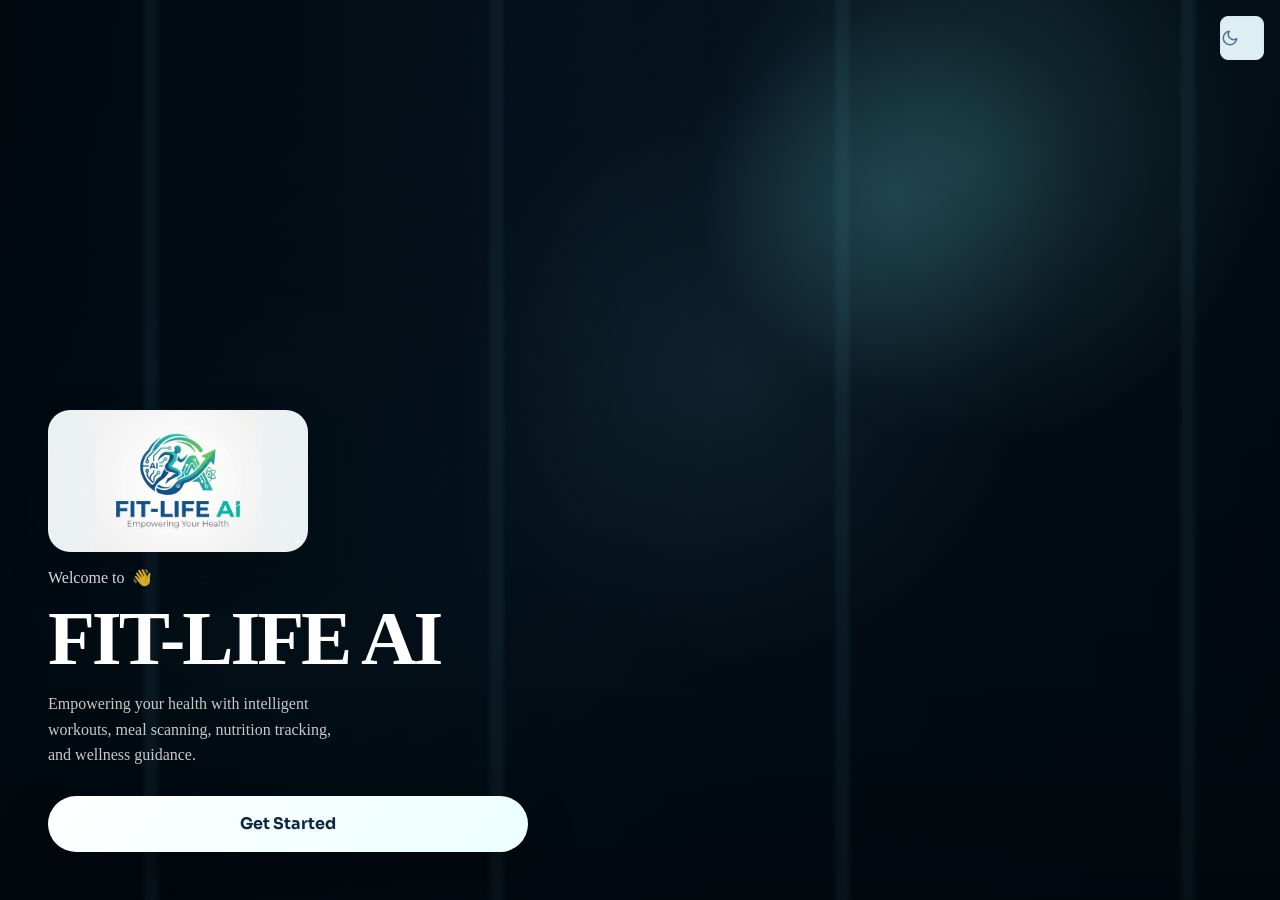
==== commit 0861bd5e: "Apply FIT-LIFE AI branding refresh" ====
--- a/index.html
+++ b/index.html
@@ -3,8 +3,8 @@
 <head>
   <meta charset="UTF-8">
   <meta name="viewport" content="width=device-width, initial-scale=1.0">
-  <meta name="description" content="FitLife - a mobile-first fitness companion with smart workouts, meal tracking, and personalized wellness guidance.">
-  <title>FitLife</title>
+  <meta name="description" content="FIT-LIFE AI - a mobile-first fitness companion with smart workouts, meal tracking, and personalized wellness guidance.">
+  <title>FIT-LIFE AI</title>
 
   <link rel="stylesheet" href="css/main.css">
   <link rel="stylesheet" href="css/components.css">
@@ -24,14 +24,17 @@
       </button>
     </div>
 
-    <section class="welcome-hero" aria-label="Welcome to FitLife">
+    <section class="welcome-hero" aria-label="Welcome to FIT-LIFE AI">
       <div class="welcome-copy animate-fade-in-up">
+        <div class="welcome-brand">
+          <img src="assets/fit-life-ai-logo.jpeg" alt="FIT-LIFE AI logo" class="welcome-brand-logo">
+        </div>
         <div class="welcome-kicker">
           <span>Welcome to</span>
           <span aria-hidden="true">👋</span>
         </div>
-        <h1 class="welcome-title">Home Workout</h1>
-        <p class="welcome-subtitle">The best fitness app in this century to accompany your sports, meals, and wellness goals.</p>
+        <h1 class="welcome-title">FIT-LIFE AI</h1>
+        <p class="welcome-subtitle">Empowering your health with intelligent workouts, meal scanning, nutrition tracking, and wellness guidance.</p>
         <button type="button" id="open-login" class="btn welcome-cta">Get Started</button>
         <button type="button" id="welcome-logout" class="btn welcome-secondary-cta onboarding-hidden">Log Out</button>
       </div>
@@ -43,7 +46,7 @@
           <div class="auth-entry-handle"></div>
           <div class="auth-sheet-logo">
             <div class="auth-logo-icon">🏋️</div>
-            <span class="auth-logo-text">FitLife</span>
+            <span class="auth-logo-text">FIT-LIFE AI</span>
           </div>
 
           <div class="auth-entry-header">
--- a/css/main.css
+++ b/css/main.css
@@ -8,38 +8,43 @@
 /* ─── CSS Variables (Light Mode) ─── */
 :root {
   /* Core Colors */
-  --bg:             #f0f4f8;
-  --bg-alt:         #e8eef5;
+  --bg:             #edf7f8;
+  --bg-alt:         #ddeff3;
   --card:           #ffffff;
-  --card-hover:     #f8fbff;
-  --text:           #1a1a2e;
-  --text-muted:     #6b7280;
-  --text-light:     #9ca3af;
+  --card-hover:     #f5fbfd;
+  --text:           #12365d;
+  --text-muted:     #56708d;
+  --text-light:     #88a1b3;
+
+  --brand-blue:     #0f5da8;
+  --brand-cyan:     #18c7c7;
+  --brand-green:    #66d567;
+  --brand-ink:      #0d2742;
 
   /* Accent Colors */
-  --accent:         #00d4aa;
-  --accent-hover:   #00b894;
-  --accent-dark:    #00a884;
-  --accent-glow:    rgba(0, 212, 170, 0.25);
-  --accent-subtle:  rgba(0, 212, 170, 0.08);
+  --accent:         #18c7c7;
+  --accent-hover:   #11b5b5;
+  --accent-dark:    #0f5da8;
+  --accent-glow:    rgba(24, 199, 199, 0.28);
+  --accent-subtle:  rgba(24, 199, 199, 0.1);
 
   /* Semantic Colors */
   --danger:         #ff6b6b;
   --danger-bg:      rgba(255, 107, 107, 0.1);
   --warning:        #ffd93d;
   --warning-bg:     rgba(255, 217, 61, 0.1);
-  --success:        #6bcb77;
-  --success-bg:     rgba(107, 203, 119, 0.1);
-  --info:           #4ea8de;
-  --info-bg:        rgba(78, 168, 222, 0.1);
+  --success:        #66d567;
+  --success-bg:     rgba(102, 213, 103, 0.12);
+  --info:           #0f5da8;
+  --info-bg:        rgba(15, 93, 168, 0.12);
 
   /* Borders & Shadows */
-  --border:         #e0e7ef;
-  --border-light:   #f0f3f7;
+  --border:         #d7e8ef;
+  --border-light:   #ecf6f8;
   --shadow-sm:      0 2px 8px rgba(0, 0, 0, 0.04);
-  --shadow:         0 4px 24px rgba(0, 0, 0, 0.07);
-  --shadow-lg:      0 8px 40px rgba(0, 0, 0, 0.12);
-  --shadow-accent:  0 4px 20px rgba(0, 212, 170, 0.2);
+  --shadow:         0 8px 28px rgba(15, 45, 78, 0.08);
+  --shadow-lg:      0 18px 44px rgba(15, 45, 78, 0.14);
+  --shadow-accent:  0 10px 28px rgba(24, 199, 199, 0.22);
 
   /* Glass Effect */
   --glass-bg:       rgba(255, 255, 255, 0.7);
@@ -70,20 +75,20 @@
 
 /* ─── Dark Mode Overrides ─── */
 [data-theme="dark"] {
-  --bg:             #0d0d1a;
-  --bg-alt:         #12122a;
-  --card:           #1a1a2e;
-  --card-hover:     #22223a;
-  --text:           #e8eaf6;
-  --text-muted:     #8888aa;
-  --text-light:     #5a5a7a;
-  --border:         #2a2a45;
-  --border-light:   #1e1e38;
+  --bg:             #07111d;
+  --bg-alt:         #0d1c2d;
+  --card:           #0f1f33;
+  --card-hover:     #152841;
+  --text:           #effafc;
+  --text-muted:     #8fb6c2;
+  --text-light:     #567789;
+  --border:         #19344f;
+  --border-light:   #12263c;
   --shadow-sm:      0 2px 8px rgba(0, 0, 0, 0.2);
-  --shadow:         0 4px 24px rgba(0, 0, 0, 0.4);
-  --shadow-lg:      0 8px 40px rgba(0, 0, 0, 0.5);
-  --glass-bg:       rgba(26, 26, 46, 0.7);
-  --glass-border:   rgba(42, 42, 69, 0.5);
+  --shadow:         0 10px 28px rgba(0, 0, 0, 0.42);
+  --shadow-lg:      0 18px 46px rgba(0, 0, 0, 0.56);
+  --glass-bg:       rgba(11, 25, 40, 0.78);
+  --glass-border:   rgba(26, 52, 79, 0.55);
 }
 
 /* ─── Reset ─── */
--- a/css/components.css
+++ b/css/components.css
@@ -614,6 +614,18 @@
   border-radius: var(--radius-sm);
 }
 
+.log-item-media {
+  overflow: hidden;
+  padding: 0;
+}
+
+.log-item-image {
+  width: 100%;
+  height: 100%;
+  object-fit: cover;
+  display: block;
+}
+
 .log-item-info {
   flex: 1;
 }
@@ -1030,6 +1042,12 @@
   min-height: 520px;
 }
 
+.scanner-stage[data-state="analyzing"] .scanner-preview-image,
+.scanner-stage[data-state="result"] .scanner-preview-image,
+.scanner-stage[data-state="error"] .scanner-preview-image {
+  filter: saturate(1.04);
+}
+
 .scanner-panel {
   position: absolute;
   inset: 0;
@@ -1276,6 +1294,7 @@
   display: flex;
   flex-wrap: wrap;
   gap: 12px;
+  align-items: center;
 }
 
 .scanner-results-grid {
@@ -1296,6 +1315,15 @@
   background: var(--bg-alt);
   border-radius: var(--radius);
   border: 1px solid var(--border);
+}
+
+.scanner-metric-primary {
+  background: linear-gradient(135deg, rgba(0, 212, 170, 0.14), rgba(0, 180, 216, 0.14));
+  border-color: rgba(0, 212, 170, 0.18);
+}
+
+.scanner-metric-value {
+  font-size: clamp(1.35rem, 5vw, 2rem);
 }
 
 .scanner-feedback-card,
@@ -1322,6 +1350,11 @@
   border-color: rgba(107, 203, 119, 0.35);
 }
 
+.scanner-warning-card-neutral {
+  background: var(--bg-alt);
+  border-color: var(--border);
+}
+
 .scanner-warning-head {
   display: flex;
   align-items: center;
@@ -1360,12 +1393,60 @@
   color: var(--text);
 }
 
+.scanner-hint-copy {
+  margin-top: 8px;
+  font-size: 0.82rem;
+  color: var(--text-muted);
+}
+
+.scanner-error-card {
+  display: flex;
+  align-items: flex-start;
+  gap: 14px;
+  padding: 16px;
+  border-radius: 20px;
+  background: rgba(255, 217, 61, 0.08);
+  border: 1px solid rgba(255, 217, 61, 0.18);
+}
+
+.scanner-error-icon {
+  width: 54px;
+  height: 54px;
+  flex-shrink: 0;
+  display: flex;
+  align-items: center;
+  justify-content: center;
+  border-radius: 18px;
+  background: linear-gradient(135deg, rgba(255, 217, 61, 0.16), rgba(0, 212, 170, 0.12));
+  color: var(--warning);
+  font-weight: 800;
+  letter-spacing: 0.08em;
+}
+
+.scanner-error-actions {
+  display: flex;
+  gap: 12px;
+  flex-wrap: wrap;
+}
+
 .scanner-history-item {
   display: flex;
   align-items: center;
   gap: 14px;
   padding: 12px 0;
   border-bottom: 1px solid var(--border);
+}
+
+.scanner-history-toolbar {
+  display: flex;
+  align-items: center;
+  justify-content: flex-end;
+  gap: 8px;
+  flex-wrap: wrap;
+}
+
+.scanner-history-toolbar .btn {
+  width: auto;
 }
 
 .scanner-history-item:last-child {
@@ -1387,6 +1468,19 @@
   object-fit: cover;
 }
 
+.scanner-history-thumb-fallback {
+  width: 100%;
+  height: 100%;
+  display: flex;
+  align-items: center;
+  justify-content: center;
+  color: var(--text-muted);
+  font-size: 0.78rem;
+  font-weight: 700;
+  letter-spacing: 0.06em;
+  text-transform: uppercase;
+}
+
 .scanner-history-copy {
   flex: 1;
   min-width: 0;
@@ -1401,6 +1495,17 @@
 .scanner-history-copy span {
   font-size: 0.86rem;
   color: var(--text-muted);
+}
+
+.scanner-history-actions {
+  display: flex;
+  align-items: center;
+  justify-content: flex-end;
+  flex-shrink: 0;
+}
+
+.scanner-history-delete {
+  min-width: 82px;
 }
 
 @keyframes scannerSweep {
@@ -1443,6 +1548,13 @@
     min-width: 116px;
     padding: 12px 14px;
   }
+
+  .scanner-control-strip {
+    position: sticky;
+    bottom: 78px;
+    z-index: 30;
+    backdrop-filter: blur(12px);
+  }
 }
 
 @media (max-width: 480px) {
@@ -1477,6 +1589,20 @@
   .scanner-history-item {
     align-items: flex-start;
     flex-wrap: wrap;
+  }
+
+  .scanner-history-toolbar {
+    width: 100%;
+    justify-content: flex-start;
+  }
+
+  .scanner-history-actions {
+    width: 100%;
+    justify-content: flex-start;
+  }
+
+  .scanner-error-card {
+    flex-direction: column;
   }
 }
 
@@ -1577,6 +1703,10 @@
 .scanner-history-thumb {
   width: 56px;
   height: 56px;
+}
+
+.scanner-control-strip {
+  border: 1px solid var(--border);
 }
 
 @media (min-width: 640px) {
@@ -2057,3 +2187,441 @@
     grid-template-columns: repeat(4, minmax(0, auto));
   }
 }
+
+.workout-goal-hero-body {
+  display: grid;
+  grid-template-columns: 1fr;
+  gap: 18px;
+  align-items: stretch;
+}
+
+.workout-goal-copy {
+  display: flex;
+  flex-direction: column;
+  gap: 14px;
+}
+
+.workout-goal-title {
+  margin: 0;
+  font-size: clamp(2rem, 7vw, 3.6rem);
+  line-height: 0.98;
+  letter-spacing: -0.04em;
+}
+
+.workout-goal-copytext {
+  margin: 0;
+  color: var(--text-muted);
+  line-height: 1.65;
+}
+
+.workout-goal-meta {
+  display: flex;
+  gap: 10px;
+  flex-wrap: wrap;
+}
+
+.workout-goal-visual {
+  position: relative;
+  min-height: 240px;
+  border-radius: 28px;
+  overflow: hidden;
+  border: 1px solid var(--border);
+  background: linear-gradient(180deg, rgba(0, 212, 170, 0.12), rgba(0, 180, 216, 0.05));
+}
+
+.workout-goal-image,
+.workout-goal-image-fallback {
+  width: 100%;
+  height: 100%;
+}
+
+.workout-goal-image {
+  object-fit: cover;
+}
+
+.workout-goal-image-fallback {
+  display: flex;
+  flex-direction: column;
+  justify-content: flex-end;
+  gap: 12px;
+  padding: 24px;
+  background:
+    linear-gradient(180deg, rgba(5, 10, 18, 0.18), rgba(5, 10, 18, 0.72)),
+    radial-gradient(circle at top right, rgba(0, 212, 170, 0.2), transparent 35%),
+    radial-gradient(circle at bottom left, rgba(0, 180, 216, 0.24), transparent 28%),
+    linear-gradient(135deg, #0a121c, #11283b);
+}
+
+.workout-goal-fallback-badge {
+  display: inline-flex;
+  align-items: center;
+  width: fit-content;
+  padding: 8px 14px;
+  border-radius: 999px;
+  background: rgba(255, 255, 255, 0.12);
+  color: #fff;
+  font-size: 0.78rem;
+  font-weight: 700;
+  letter-spacing: 0.08em;
+}
+
+.workout-goal-fallback-text {
+  color: #fff;
+  font-size: clamp(1.2rem, 6vw, 2rem);
+  font-weight: 800;
+}
+
+.workout-day-header {
+  padding-bottom: 0 !important;
+}
+
+.workout-activity-list {
+  display: grid;
+  gap: 14px;
+}
+
+.exercise-card {
+  overflow: hidden;
+}
+
+.exercise-card.completed {
+  opacity: 0.7;
+}
+
+.exercise-card.exercise-card-active {
+  border-color: var(--accent);
+  box-shadow: 0 0 0 2px var(--accent-subtle);
+}
+
+.exercise-card-body {
+  display: grid;
+  grid-template-columns: 1fr;
+  gap: 16px;
+  align-items: start;
+}
+
+.exercise-visual,
+.workout-media {
+  min-height: 210px;
+  border-radius: 20px;
+  border: 1px solid var(--border);
+  background: linear-gradient(180deg, rgba(0, 212, 170, 0.12), rgba(0, 180, 216, 0.04));
+  overflow: hidden;
+}
+
+.exercise-media {
+  width: 100%;
+  height: 100%;
+  object-fit: contain;
+  background: rgba(6, 12, 18, 0.3);
+}
+
+.exercise-copy {
+  min-width: 0;
+}
+
+.exercise-inline-controls {
+  margin-top: 14px;
+  display: grid;
+  grid-template-columns: 1fr;
+  gap: 12px;
+}
+
+.exercise-inline-timer {
+  display: flex;
+  align-items: center;
+  justify-content: space-between;
+  gap: 12px;
+  padding: 12px 14px;
+  border-radius: 14px;
+  border: 1px solid var(--border);
+  background: rgba(255, 255, 255, 0.03);
+}
+
+.exercise-inline-timer-label {
+  font-size: 0.78rem;
+  text-transform: uppercase;
+  letter-spacing: 0.06em;
+  color: var(--text-muted);
+}
+
+.exercise-inline-timer-value {
+  color: var(--accent);
+  font-size: 1rem;
+  font-weight: 800;
+}
+
+.exercise-inline-actions {
+  display: grid;
+  grid-template-columns: repeat(2, minmax(0, 1fr));
+  gap: 10px;
+}
+
+.exercise-name {
+  font-size: 1.08rem;
+  font-weight: 700;
+  color: var(--text);
+}
+
+.exercise-meta {
+  margin-top: 6px;
+  color: var(--text-muted);
+  font-size: 0.9rem;
+}
+
+.exercise-posture-box {
+  margin-top: 14px;
+  padding: 14px 16px;
+  border-radius: 16px;
+  background: var(--surface-2);
+  border: 1px solid var(--border);
+}
+
+.exercise-posture-label {
+  font-size: 0.78rem;
+  text-transform: uppercase;
+  letter-spacing: 0.05em;
+  color: var(--text-muted);
+}
+
+.exercise-posture-title,
+.weekly-plan-posture {
+  margin-top: 8px;
+  color: var(--text);
+  font-weight: 700;
+}
+
+.exercise-posture-cues,
+.weekly-plan-cues {
+  margin-top: 8px;
+  color: var(--text-muted);
+  line-height: 1.6;
+  font-size: 0.9rem;
+}
+
+.exercise-media-fallback {
+  height: 100%;
+  min-height: 210px;
+  display: flex;
+  flex-direction: column;
+  justify-content: center;
+  align-items: center;
+  padding: 22px;
+  text-align: center;
+  gap: 10px;
+}
+
+.exercise-media-fallback-icon {
+  width: 58px;
+  height: 58px;
+  border-radius: 18px;
+  display: flex;
+  align-items: center;
+  justify-content: center;
+  background: rgba(255, 255, 255, 0.1);
+  color: var(--accent);
+  font-weight: 800;
+  letter-spacing: 0.08em;
+}
+
+.exercise-media-fallback-title {
+  color: var(--text);
+  font-weight: 700;
+}
+
+.exercise-media-fallback-copy,
+.exercise-media-fallback-meta {
+  color: var(--text-muted);
+  line-height: 1.55;
+  font-size: 0.88rem;
+}
+
+.workout-stats-grid {
+  display: grid;
+  grid-template-columns: repeat(3, minmax(0, 1fr));
+  gap: 12px;
+}
+
+.workout-active-layout {
+  display: grid;
+  grid-template-columns: 1fr;
+  gap: 18px;
+}
+
+.workout-active-primary,
+.workout-active-secondary {
+  display: grid;
+  gap: 14px;
+}
+
+.workout-active-title {
+  font-size: clamp(1.35rem, 5vw, 2rem);
+  font-weight: 800;
+  color: var(--text);
+}
+
+.workout-active-meta,
+.workout-next-meta {
+  line-height: 1.6;
+}
+
+.workout-timer-display {
+  padding: 18px;
+  border-radius: 22px;
+  background: linear-gradient(180deg, rgba(0, 212, 170, 0.12), rgba(0, 180, 216, 0.05));
+  border: 1px solid rgba(0, 212, 170, 0.14);
+  text-align: center;
+}
+
+.workout-timer-phase {
+  font-size: 0.84rem;
+  text-transform: uppercase;
+  letter-spacing: 0.08em;
+  color: var(--text-muted);
+}
+
+.workout-timer-clock {
+  margin-top: 10px;
+  font-size: clamp(2.8rem, 14vw, 5rem);
+  line-height: 1;
+  font-weight: 800;
+  color: var(--accent);
+  font-family: var(--font-mono, var(--font-main));
+}
+
+.workout-session-stats {
+  display: flex;
+  gap: 10px;
+  flex-wrap: wrap;
+}
+
+.workout-next-card {
+  padding: 16px;
+  border-radius: 18px;
+  background: var(--surface-2);
+  border: 1px solid var(--border);
+}
+
+.workout-next-label {
+  font-size: 0.8rem;
+  text-transform: uppercase;
+  letter-spacing: 0.06em;
+  color: var(--text-muted);
+}
+
+.workout-next-name {
+  margin-top: 6px;
+  font-size: 1rem;
+  font-weight: 700;
+  color: var(--text);
+}
+
+.workout-media-large {
+  min-height: 260px;
+}
+
+.workout-complete-grid {
+  display: grid;
+  grid-template-columns: repeat(2, minmax(0, 1fr));
+  gap: 12px;
+}
+
+.workout-week-list {
+  display: grid;
+  gap: 16px;
+}
+
+.workout-week-card {
+  padding: 16px;
+  border-radius: 20px;
+  border: 1px solid var(--border);
+  background: var(--surface-2);
+}
+
+.workout-week-card-today {
+  border-color: var(--accent);
+  box-shadow: 0 0 0 2px var(--accent-subtle);
+}
+
+.workout-week-head {
+  display: flex;
+  align-items: center;
+  justify-content: space-between;
+  gap: 12px;
+  flex-wrap: wrap;
+}
+
+.workout-week-summary {
+  margin-top: 10px;
+  color: var(--text-muted);
+  font-size: 0.9rem;
+}
+
+.weekly-plan-list {
+  display: grid;
+  gap: 12px;
+  margin-top: 14px;
+  grid-template-columns: repeat(auto-fit, minmax(220px, 1fr));
+}
+
+.weekly-plan-item {
+  display: grid;
+  grid-template-columns: 1fr;
+  gap: 14px;
+  padding: 14px;
+  border-radius: 16px;
+  border: 1px solid var(--border);
+  background: rgba(255, 255, 255, 0.02);
+}
+
+.weekly-plan-visual {
+  min-height: 120px;
+  border-radius: 16px;
+  overflow: hidden;
+  border: 1px solid var(--border);
+  background: linear-gradient(180deg, rgba(0, 212, 170, 0.12), rgba(0, 180, 216, 0.05));
+}
+
+.weekly-plan-exercise-title {
+  font-weight: 700;
+  color: var(--text);
+}
+
+.weekly-plan-exercise-meta {
+  margin-top: 4px;
+}
+
+@media (min-width: 640px) {
+  .workout-goal-hero-body {
+    grid-template-columns: minmax(0, 1fr) minmax(180px, 220px);
+  }
+
+  .exercise-inline-controls {
+    grid-template-columns: auto 1fr;
+    align-items: center;
+  }
+}
+
+@media (min-width: 768px) {
+  .workout-active-layout {
+    grid-template-columns: minmax(0, 1.1fr) minmax(280px, 0.9fr);
+  }
+
+  .exercise-card-body {
+    grid-template-columns: 180px minmax(0, 1fr);
+  }
+
+  .workout-goal-hero-body {
+    grid-template-columns: minmax(0, 1.15fr) minmax(320px, 0.85fr);
+  }
+}
+
+@media (min-width: 1024px) {
+  .workout-stats-grid {
+    grid-template-columns: repeat(3, minmax(0, 1fr));
+  }
+
+  .workout-complete-grid {
+    grid-template-columns: repeat(4, minmax(0, 1fr));
+  }
+}
--- a/css/auth.css
+++ b/css/auth.css
@@ -70,19 +70,23 @@
 .auth-logo-icon {
   width: 48px;
   height: 48px;
-  background: linear-gradient(135deg, var(--accent), #00b4d8);
+  background:
+    linear-gradient(135deg, rgba(255,255,255,0.96), rgba(240,252,252,0.92)),
+    url('../assets/fit-life-ai-logo.jpeg') center/cover no-repeat;
   border-radius: 14px;
   display: flex;
   align-items: center;
   justify-content: center;
-  font-size: 1.5rem;
+  font-size: 0;
+  color: transparent;
   box-shadow: var(--shadow-accent);
+  border: 1px solid rgba(24, 199, 199, 0.18);
 }
 
 .auth-logo-text {
   font-size: 1.5rem;
   font-weight: 700;
-  background: linear-gradient(135deg, var(--accent), #00b4d8);
+  background: linear-gradient(135deg, var(--brand-blue), var(--brand-cyan) 58%, var(--brand-green));
   -webkit-background-clip: text;
   -webkit-text-fill-color: transparent;
   background-clip: text;
--- a/css/onboarding.css
+++ b/css/onboarding.css
@@ -5,9 +5,10 @@
   position: relative;
   overflow: hidden;
   background:
-    radial-gradient(circle at 78% 18%, rgba(255, 180, 120, 0.18), transparent 20rem),
-    linear-gradient(180deg, rgba(7, 9, 14, 0.08), rgba(7, 9, 14, 0.88)),
-    linear-gradient(135deg, #0d0d10 10%, #191516 42%, #050608 100%);
+    linear-gradient(180deg, rgba(2, 12, 24, 0.24), rgba(3, 10, 18, 0.9)),
+    radial-gradient(circle at 18% 78%, rgba(24, 199, 199, 0.16), transparent 26rem),
+    radial-gradient(circle at 82% 14%, rgba(102, 213, 103, 0.14), transparent 20rem),
+    linear-gradient(135deg, #051019 4%, #0b2234 48%, #041019 100%);
   color: #fff;
 }
 
@@ -16,27 +17,26 @@
   position: absolute;
   inset: 0;
   background:
-    radial-gradient(circle at 85% 30%, rgba(187, 122, 78, 0.3), transparent 18rem),
-    linear-gradient(90deg, rgba(0, 0, 0, 0.7) 0%, rgba(0, 0, 0, 0.2) 48%, rgba(0, 0, 0, 0.85) 100%);
+    linear-gradient(90deg, rgba(1, 8, 14, 0.82) 0%, rgba(1, 8, 14, 0.28) 46%, rgba(1, 8, 14, 0.74) 100%),
+    radial-gradient(circle at 70% 22%, rgba(126, 236, 255, 0.28), transparent 12rem),
+    radial-gradient(circle at 58% 42%, rgba(126, 236, 255, 0.12), transparent 18rem);
   pointer-events: none;
 }
 
 .welcome-shell::after {
   content: '';
   position: absolute;
-  right: -6vw;
-  top: 10vh;
-  width: clamp(220px, 48vw, 420px);
-  height: 76vh;
-  border-radius: 12rem 12rem 3rem 3rem;
+  inset: 0;
   background:
-    linear-gradient(180deg, rgba(255,255,255,0.08), rgba(255,255,255,0)),
-    linear-gradient(180deg, rgba(28, 25, 26, 0.9), rgba(10, 11, 14, 0.98));
-  box-shadow:
-    inset 0 0 0 1px rgba(255,255,255,0.04),
-    -2rem 0 5rem rgba(0,0,0,0.4);
-  opacity: 0.9;
-  transform: rotate(4deg);
+    linear-gradient(transparent 0 76%, rgba(0, 0, 0, 0.18) 100%),
+    repeating-linear-gradient(
+      90deg,
+      transparent 0 11%,
+      rgba(122, 233, 255, 0.08) 11.5% 12.1%,
+      transparent 12.6% 27%
+    ),
+    radial-gradient(circle at 76% 18%, rgba(122, 233, 255, 0.18), transparent 18rem);
+  opacity: 0.72;
   pointer-events: none;
 }
 
@@ -54,6 +54,72 @@
   width: min(100%, 22rem);
 }
 
+.welcome-brand {
+  margin-bottom: 1rem;
+}
+
+.welcome-brand-logo {
+  width: clamp(180px, 58vw, 260px);
+  max-width: 100%;
+  border-radius: 22px;
+  box-shadow: 0 18px 40px rgba(2, 12, 24, 0.28);
+}
+
+@media (max-width: 767px) {
+  .welcome-shell::after {
+    opacity: 0.54;
+  }
+
+  .welcome-shell::before {
+    background:
+      linear-gradient(90deg, rgba(1, 8, 14, 0.82) 0%, rgba(1, 8, 14, 0.32) 44%, rgba(1, 8, 14, 0.78) 100%),
+      radial-gradient(circle at 76% 18%, rgba(126, 236, 255, 0.22), transparent 11rem);
+  }
+
+  .welcome-hero {
+    min-height: auto;
+    align-items: flex-end;
+    padding: max(1.15rem, env(safe-area-inset-top)) 1.25rem max(1.1rem, env(safe-area-inset-bottom));
+  }
+
+  .welcome-copy {
+    width: min(100%, 18rem);
+    margin-top: auto;
+    padding-bottom: 0.35rem;
+  }
+
+  .welcome-brand-logo {
+    width: min(62vw, 220px);
+  }
+
+  .welcome-kicker {
+    margin-bottom: 0.65rem;
+    font-size: 0.95rem;
+  }
+
+  .welcome-title {
+    font-size: clamp(2.1rem, 8vw, 3.4rem);
+    line-height: 0.94;
+  }
+
+  .welcome-subtitle {
+    margin: 0.75rem 0 1.1rem;
+    max-width: 17rem;
+    font-size: 0.96rem;
+    line-height: 1.45;
+  }
+
+  .welcome-cta,
+  .welcome-secondary-cta {
+    min-height: 52px;
+  }
+
+  .auth-theme-toggle {
+    top: max(1rem, env(safe-area-inset-top));
+    right: 1rem;
+  }
+}
+
 .welcome-kicker {
   display: inline-flex;
   align-items: center;
@@ -69,6 +135,7 @@
   line-height: 0.96;
   letter-spacing: -0.04em;
   color: #fff;
+  text-transform: uppercase;
 }
 
 .welcome-subtitle {
@@ -83,8 +150,8 @@
   min-height: 56px;
   width: 100%;
   border-radius: 999px;
-  background: #fff;
-  color: #111217;
+  background: linear-gradient(135deg, #ffffff, #ecffff);
+  color: var(--brand-ink);
   font-size: 1rem;
   font-weight: 700;
   box-shadow: 0 22px 48px rgba(0,0,0,0.34);
@@ -104,6 +171,22 @@
   color: #fff;
   font-weight: 700;
   backdrop-filter: blur(10px);
+}
+
+.auth-sheet-logo .auth-logo-icon {
+  background:
+    linear-gradient(135deg, rgba(255,255,255,0.96), rgba(240,252,252,0.92)),
+    url('../assets/fit-life-ai-logo.jpeg') center/cover no-repeat;
+  font-size: 0;
+  color: transparent;
+  border: 1px solid rgba(24, 199, 199, 0.18);
+}
+
+.auth-sheet-logo .auth-logo-text {
+  background: linear-gradient(135deg, var(--brand-blue), var(--brand-cyan) 58%, var(--brand-green));
+  -webkit-background-clip: text;
+  -webkit-text-fill-color: transparent;
+  background-clip: text;
 }
 
 .auth-entry-sheet {
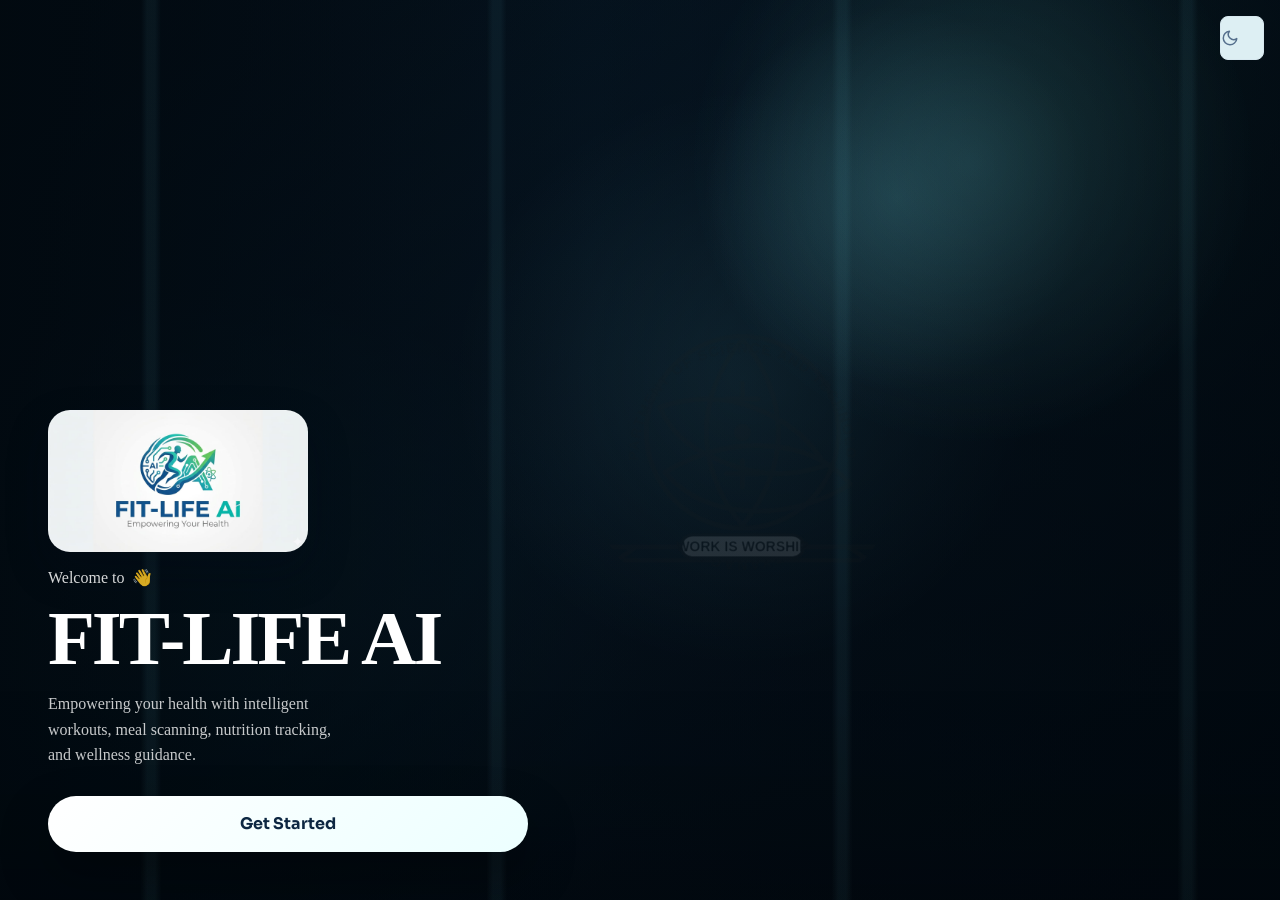
==== commit 2dd06a07: "Add college emblem branding layer" ====
--- a/index.html
+++ b/index.html
@@ -14,7 +14,7 @@
   <link rel="stylesheet" href="css/animations.css">
   <link rel="stylesheet" href="css/dark-mode.css">
 </head>
-<body>
+<body class="welcome-page">
   <div class="auth-sheet-backdrop" id="auth-sheet-backdrop"></div>
 
   <main class="welcome-shell" id="welcome-shell">
@@ -25,6 +25,7 @@
     </div>
 
     <section class="welcome-hero" aria-label="Welcome to FIT-LIFE AI">
+      <div class="welcome-college-mark" aria-hidden="true"></div>
       <div class="welcome-copy animate-fade-in-up">
         <div class="welcome-brand">
           <img src="assets/fit-life-ai-logo.jpeg" alt="FIT-LIFE AI logo" class="welcome-brand-logo">
--- a/css/main.css
+++ b/css/main.css
@@ -118,6 +118,32 @@
   transition: background 0.3s ease, color 0.3s ease;
 }
 
+body:not(.welcome-page)::after {
+  content: '';
+  position: fixed;
+  right: 16px;
+  bottom: calc(96px + env(safe-area-inset-bottom));
+  width: 52px;
+  height: 52px;
+  border-radius: 50%;
+  background:
+    linear-gradient(135deg, rgba(255, 255, 255, 0.96), rgba(244, 251, 252, 0.82)),
+    url('../assets/college-emblem.svg') center/78% no-repeat;
+  border: 1px solid rgba(18, 54, 93, 0.08);
+  box-shadow: 0 12px 24px rgba(7, 17, 29, 0.08);
+  opacity: 0.28;
+  z-index: 20;
+  pointer-events: none;
+}
+
+[data-theme="dark"] body:not(.welcome-page)::after {
+  background:
+    linear-gradient(135deg, rgba(15, 31, 51, 0.92), rgba(7, 17, 29, 0.82)),
+    url('../assets/college-emblem.svg') center/78% no-repeat;
+  border-color: rgba(255, 255, 255, 0.08);
+  opacity: 0.4;
+}
+
 body,
 button,
 input,
@@ -265,6 +291,13 @@
 
 /* ─── Responsive Helpers ─── */
 @media (max-width: 768px) {
+  body:not(.welcome-page)::after {
+    width: 44px;
+    height: 44px;
+    right: 12px;
+    bottom: calc(86px + env(safe-area-inset-bottom));
+    opacity: 0.24;
+  }
   .hide-mobile { display: none !important; }
 }
 
--- a/css/components.css
+++ b/css/components.css
@@ -715,13 +715,17 @@
   display: flex;
   flex-direction: column;
   gap: 16px;
-  padding: 16px 0;
+  flex: 1 1 auto;
+  overflow-y: auto;
+  min-height: 0;
+  padding: 12px 0 24px;
+  scroll-padding-bottom: 180px;
 }
 
 .chat-bubble {
   display: flex;
   gap: 12px;
-  max-width: 85%;
+  max-width: 84%;
   align-items: flex-start;
 }
 
@@ -766,6 +770,8 @@
   border-radius: 16px 16px 16px 4px;
   padding: 12px 16px;
   box-shadow: var(--shadow-sm);
+  min-width: 0;
+  max-width: 100%;
 }
 
 .chat-content-user {
@@ -773,6 +779,7 @@
   border: none;
   border-radius: 16px 16px 4px 16px;
   color: #fff;
+  min-width: 120px;
 }
 
 .chat-content-user .chat-text {
@@ -784,10 +791,11 @@
 }
 
 .chat-text {
-  font-size: 0.9rem;
+  font-size: 0.95rem;
   line-height: 1.6;
   color: var(--text);
   word-wrap: break-word;
+  overflow-wrap: anywhere;
 }
 
 .chat-text ul {
@@ -805,9 +813,134 @@
   margin-top: 6px;
 }
 
+.chat-provider {
+  margin-top: 8px;
+  font-size: 0.72rem;
+  color: var(--text-light);
+  letter-spacing: 0.04em;
+}
+
+.chat-suggestions {
+  display: flex;
+  flex-wrap: nowrap;
+  overflow-x: auto;
+  gap: 8px;
+  margin-top: 10px;
+  padding-bottom: 2px;
+  scrollbar-width: thin;
+}
+
+.chat-suggestion-chip {
+  min-height: 36px;
+  flex: 0 0 auto;
+  width: auto;
+  padding: 8px 12px;
+  border-radius: 999px;
+  border: 1px solid var(--border);
+  background: var(--bg-alt);
+  color: var(--text);
+  font-size: 0.8rem;
+  font-weight: 600;
+  cursor: pointer;
+  transition: var(--transition-fast);
+}
+
+.chat-suggestion-chip:hover {
+  border-color: var(--accent);
+  color: var(--accent-dark);
+  background: var(--accent-subtle);
+}
+
+.chat-suggestions-breakfast .chat-suggestion-chip,
+.chat-suggestions-lunch .chat-suggestion-chip,
+.chat-suggestions-dinner .chat-suggestion-chip,
+.chat-suggestions-snack .chat-suggestion-chip {
+  background: rgba(102, 213, 103, 0.12);
+}
+
+.chat-suggestions-workout .chat-suggestion-chip {
+  background: rgba(15, 93, 168, 0.14);
+}
+
+.chat-suggestions-progress .chat-suggestion-chip,
+.chat-suggestions-body_metrics .chat-suggestion-chip {
+  background: rgba(24, 199, 199, 0.14);
+}
+
+.chat-suggestions-hydration .chat-suggestion-chip,
+.chat-suggestions-recovery .chat-suggestion-chip {
+  background: rgba(255, 217, 61, 0.14);
+}
+
 .chat-input-area {
   flex-shrink: 0;
-  padding-top: 8px;
+  position: sticky;
+  bottom: calc(76px + env(safe-area-inset-bottom, 0px));
+  z-index: 10;
+  padding-top: 14px;
+  padding-bottom: 6px;
+  background: linear-gradient(180deg, rgba(7, 8, 22, 0) 0%, rgba(7, 8, 22, 0.92) 26%, rgba(7, 8, 22, 0.98) 100%);
+}
+
+.ai-planner-page {
+  display: flex;
+  flex-direction: column;
+  min-height: calc(100vh - var(--header-h));
+  height: calc(100vh - var(--header-h));
+  gap: 12px;
+  padding-bottom: 110px;
+}
+
+.ai-planner-topbar-right {
+  gap: 10px;
+}
+
+.ai-voice-toggle {
+  font-size: 0.85rem;
+  color: var(--text-muted);
+  white-space: nowrap;
+}
+
+.chat-composer-card {
+  margin: 0;
+  border-radius: 22px;
+  backdrop-filter: blur(10px);
+}
+
+.chat-composer-body {
+  display: grid;
+  grid-template-columns: 52px minmax(0, 1fr) auto;
+  gap: 10px;
+  align-items: center;
+  padding: 14px 14px 14px 16px;
+}
+
+.chat-composer-icon {
+  width: 48px;
+  height: 48px;
+  min-width: 48px;
+}
+
+.chat-input-field {
+  min-height: 52px;
+  margin: 0;
+  padding: 0 16px;
+  font-size: 1rem;
+  line-height: 1.4;
+  text-align: left;
+}
+
+.chat-input-field::placeholder {
+  color: var(--text-light);
+}
+
+.chat-send-btn {
+  min-height: 48px;
+  padding-inline: 18px;
+  display: inline-flex;
+  align-items: center;
+  justify-content: center;
+  gap: 8px;
 }
 
 /* Typing Dots */
@@ -964,12 +1097,43 @@
   .workout-week-grid { grid-template-columns: repeat(2, 1fr); }
   .diet-grid { grid-template-columns: 1fr; }
   .chat-bubble { max-width: 95%; }
+  .ai-voice-toggle { display: none; }
+  .ai-planner-page { padding-top: 8px; padding-bottom: 132px; }
+  .chat-bubble.chat-ai { max-width: 85%; }
+  .chat-bubble.chat-user { max-width: 82%; }
+  .chat-avatar,
+  .chat-avatar-user { width: 32px; height: 32px; font-size: 0.82rem; }
+  .chat-content { padding: 12px 14px; }
+  .chat-content-user { min-width: 128px; }
+  .chat-text { font-size: 0.94rem; line-height: 1.55; }
+  .chat-time,
+  .chat-provider { font-size: 0.68rem; }
+  .chat-input-area { bottom: calc(84px + env(safe-area-inset-bottom, 0px)); padding-top: 12px; padding-bottom: 8px; }
+  .chat-composer-body { grid-template-columns: 48px minmax(0, 1fr) auto; gap: 8px; padding: 12px; }
+  .chat-send-btn { min-width: 88px; }
 }
 
 @media (max-width: 480px) {
   .card-grid-4 { grid-template-columns: 1fr; }
   .grid-4 { grid-template-columns: 1fr; }
   .workout-week-grid { grid-template-columns: 1fr; }
+  .ai-planner-page { padding-inline: 0; padding-bottom: 138px; }
+  .chat-container { gap: 14px; padding-top: 8px; padding-bottom: 28px; }
+  .chat-bubble { gap: 8px; }
+  .chat-bubble.chat-ai { max-width: 86%; }
+  .chat-bubble.chat-user { max-width: 84%; }
+  .chat-avatar,
+  .chat-avatar-user { width: 28px; height: 28px; font-size: 0.78rem; }
+  .chat-content { padding: 12px; }
+  .chat-content-user { min-width: 112px; }
+  .chat-suggestions { gap: 6px; margin-top: 8px; }
+  .chat-suggestion-chip { min-height: 34px; padding: 7px 10px; font-size: 0.76rem; }
+  .chat-input-area { bottom: calc(82px + env(safe-area-inset-bottom, 0px)); }
+  .chat-composer-card { border-radius: 20px; }
+  .chat-composer-body { grid-template-columns: 44px minmax(0, 1fr) auto; gap: 8px; padding: 10px; }
+  .chat-composer-icon { width: 44px; height: 44px; min-width: 44px; }
+  .chat-input-field { min-height: 48px; font-size: 0.96rem; padding-inline: 14px; }
+  .chat-send-btn { min-width: 78px; min-height: 44px; padding-inline: 14px; }
 }
 
 .scanner-hero-body {
--- a/css/onboarding.css
+++ b/css/onboarding.css
@@ -50,6 +50,20 @@
   padding: 2rem 1.5rem max(2rem, env(safe-area-inset-bottom));
 }
 
+.welcome-college-mark {
+  position: absolute;
+  inset: 50% auto auto 50%;
+  width: min(42vw, 280px);
+  aspect-ratio: 1 / 1;
+  transform: translate(-50%, -50%);
+  border-radius: 50%;
+  background: url('../assets/college-emblem.svg') center/contain no-repeat;
+  opacity: 0.14;
+  filter: grayscale(1) brightness(1.25);
+  pointer-events: none;
+  mix-blend-mode: screen;
+}
+
 .welcome-copy {
   width: min(100%, 22rem);
 }
@@ -86,6 +100,12 @@
     width: min(100%, 18rem);
     margin-top: auto;
     padding-bottom: 0.35rem;
+  }
+
+  .welcome-college-mark {
+    width: min(52vw, 210px);
+    opacity: 0.11;
+    transform: translate(-50%, -54%);
   }
 
   .welcome-brand-logo {
@@ -832,6 +852,12 @@
     padding: 3rem;
   }
 
+  .welcome-college-mark {
+    width: min(26vw, 320px);
+    opacity: 0.12;
+    transform: translate(-18%, -48%);
+  }
+
   .welcome-copy {
     width: min(100%, 30rem);
   }
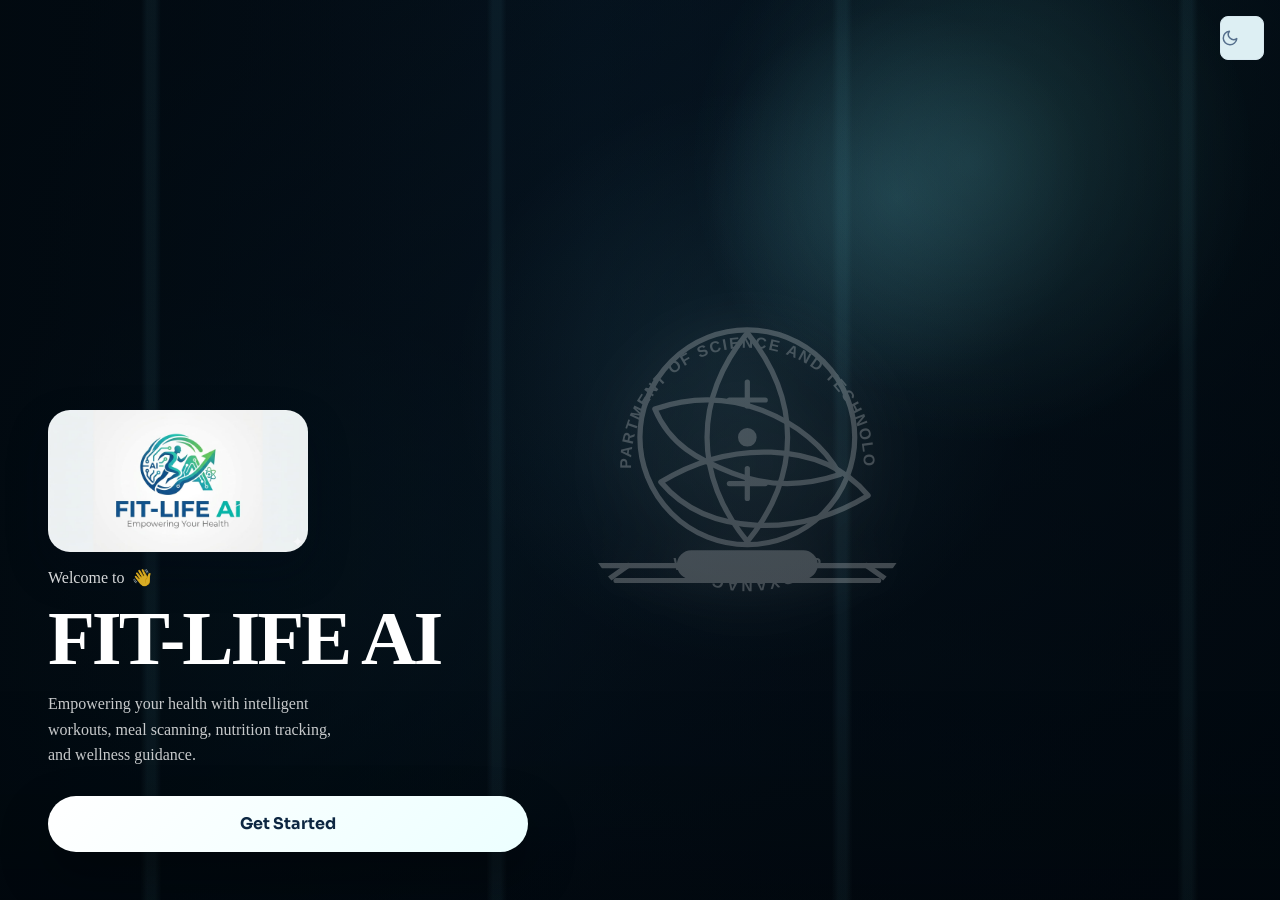
==== commit bc7be539: "Clean up logo markup across pages" ====
--- a/index.html
+++ b/index.html
@@ -46,7 +46,7 @@
         <div class="auth-entry-inner">
           <div class="auth-entry-handle"></div>
           <div class="auth-sheet-logo">
-            <div class="auth-logo-icon">🏋️</div>
+            <div class="auth-logo-icon" aria-hidden="true"></div>
             <span class="auth-logo-text">FIT-LIFE AI</span>
           </div>
 
--- a/css/main.css
+++ b/css/main.css
@@ -122,26 +122,27 @@
   content: '';
   position: fixed;
   right: 16px;
-  bottom: calc(96px + env(safe-area-inset-bottom));
-  width: 52px;
-  height: 52px;
+  bottom: calc(98px + env(safe-area-inset-bottom));
+  width: 58px;
+  height: 58px;
   border-radius: 50%;
   background:
-    linear-gradient(135deg, rgba(255, 255, 255, 0.96), rgba(244, 251, 252, 0.82)),
-    url('../assets/college-emblem.svg') center/78% no-repeat;
-  border: 1px solid rgba(18, 54, 93, 0.08);
-  box-shadow: 0 12px 24px rgba(7, 17, 29, 0.08);
-  opacity: 0.28;
+    linear-gradient(135deg, rgba(255, 255, 255, 0.98), rgba(238, 248, 250, 0.92)),
+    url('../assets/college-emblem.svg') center/80% no-repeat;
+  border: 1px solid rgba(18, 54, 93, 0.12);
+  box-shadow: 0 14px 28px rgba(7, 17, 29, 0.12);
+  opacity: 0.62;
   z-index: 20;
   pointer-events: none;
 }
 
 [data-theme="dark"] body:not(.welcome-page)::after {
   background:
-    linear-gradient(135deg, rgba(15, 31, 51, 0.92), rgba(7, 17, 29, 0.82)),
-    url('../assets/college-emblem.svg') center/78% no-repeat;
-  border-color: rgba(255, 255, 255, 0.08);
-  opacity: 0.4;
+    linear-gradient(135deg, rgba(19, 35, 51, 0.98), rgba(7, 17, 29, 0.92)),
+    url('../assets/college-emblem.svg') center/80% no-repeat;
+  border-color: rgba(255, 255, 255, 0.16);
+  box-shadow: 0 14px 30px rgba(0, 0, 0, 0.34);
+  opacity: 0.72;
 }
 
 body,
@@ -292,11 +293,11 @@
 /* ─── Responsive Helpers ─── */
 @media (max-width: 768px) {
   body:not(.welcome-page)::after {
-    width: 44px;
-    height: 44px;
+    width: 50px;
+    height: 50px;
     right: 12px;
-    bottom: calc(86px + env(safe-area-inset-bottom));
-    opacity: 0.24;
+    bottom: calc(88px + env(safe-area-inset-bottom));
+    opacity: 0.58;
   }
   .hide-mobile { display: none !important; }
 }
--- a/css/onboarding.css
+++ b/css/onboarding.css
@@ -53,15 +53,17 @@
 .welcome-college-mark {
   position: absolute;
   inset: 50% auto auto 50%;
-  width: min(42vw, 280px);
+  width: min(44vw, 320px);
   aspect-ratio: 1 / 1;
   transform: translate(-50%, -50%);
   border-radius: 50%;
-  background: url('../assets/college-emblem.svg') center/contain no-repeat;
-  opacity: 0.14;
-  filter: grayscale(1) brightness(1.25);
+  background:
+    radial-gradient(circle, rgba(255, 255, 255, 0.14) 0%, rgba(255, 255, 255, 0.05) 52%, transparent 74%),
+    url('../assets/college-emblem.svg') center/contain no-repeat;
+  opacity: 0.3;
+  filter: brightness(0) invert(1) drop-shadow(0 0 18px rgba(255, 255, 255, 0.18));
   pointer-events: none;
-  mix-blend-mode: screen;
+  z-index: 0;
 }
 
 .welcome-copy {
@@ -103,8 +105,8 @@
   }
 
   .welcome-college-mark {
-    width: min(52vw, 210px);
-    opacity: 0.11;
+    width: min(54vw, 230px);
+    opacity: 0.22;
     transform: translate(-50%, -54%);
   }
 
@@ -853,9 +855,9 @@
   }
 
   .welcome-college-mark {
-    width: min(26vw, 320px);
-    opacity: 0.12;
-    transform: translate(-18%, -48%);
+    width: min(28vw, 360px);
+    opacity: 0.24;
+    transform: translate(-20%, -46%);
   }
 
   .welcome-copy {
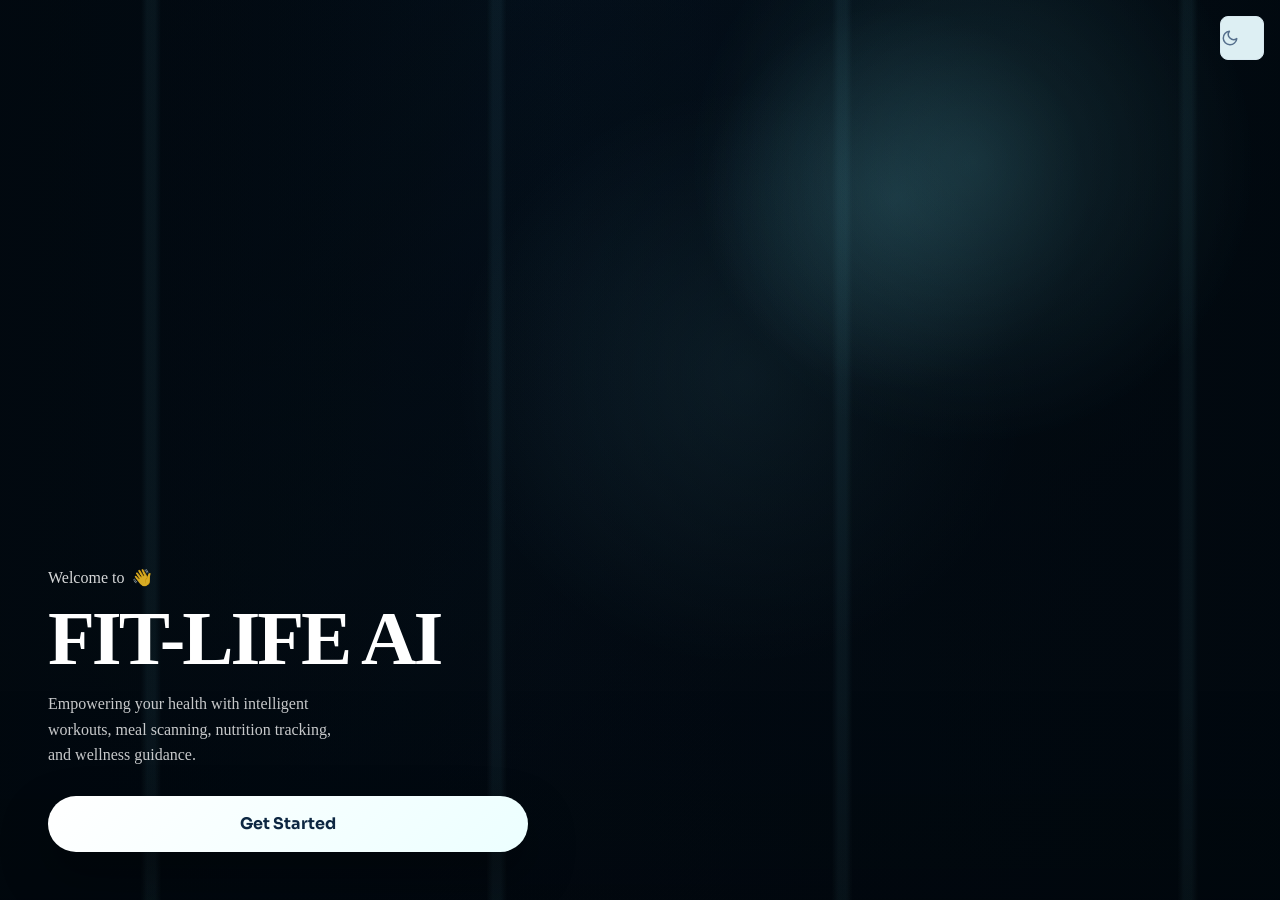
==== commit 6d8f8905: "Remove mismatched college emblem" ====
--- a/index.html
+++ b/index.html
@@ -25,11 +25,7 @@
     </div>
 
     <section class="welcome-hero" aria-label="Welcome to FIT-LIFE AI">
-      <div class="welcome-college-mark" aria-hidden="true"></div>
       <div class="welcome-copy animate-fade-in-up">
-        <div class="welcome-brand">
-          <img src="assets/fit-life-ai-logo.jpeg" alt="FIT-LIFE AI logo" class="welcome-brand-logo">
-        </div>
         <div class="welcome-kicker">
           <span>Welcome to</span>
           <span aria-hidden="true">👋</span>
--- a/css/main.css
+++ b/css/main.css
@@ -118,33 +118,6 @@
   transition: background 0.3s ease, color 0.3s ease;
 }
 
-body:not(.welcome-page)::after {
-  content: '';
-  position: fixed;
-  right: 16px;
-  bottom: calc(98px + env(safe-area-inset-bottom));
-  width: 58px;
-  height: 58px;
-  border-radius: 50%;
-  background:
-    linear-gradient(135deg, rgba(255, 255, 255, 0.98), rgba(238, 248, 250, 0.92)),
-    url('../assets/college-emblem.svg') center/80% no-repeat;
-  border: 1px solid rgba(18, 54, 93, 0.12);
-  box-shadow: 0 14px 28px rgba(7, 17, 29, 0.12);
-  opacity: 0.62;
-  z-index: 20;
-  pointer-events: none;
-}
-
-[data-theme="dark"] body:not(.welcome-page)::after {
-  background:
-    linear-gradient(135deg, rgba(19, 35, 51, 0.98), rgba(7, 17, 29, 0.92)),
-    url('../assets/college-emblem.svg') center/80% no-repeat;
-  border-color: rgba(255, 255, 255, 0.16);
-  box-shadow: 0 14px 30px rgba(0, 0, 0, 0.34);
-  opacity: 0.72;
-}
-
 body,
 button,
 input,
@@ -292,13 +265,6 @@
 
 /* ─── Responsive Helpers ─── */
 @media (max-width: 768px) {
-  body:not(.welcome-page)::after {
-    width: 50px;
-    height: 50px;
-    right: 12px;
-    bottom: calc(88px + env(safe-area-inset-bottom));
-    opacity: 0.58;
-  }
   .hide-mobile { display: none !important; }
 }
 
--- a/css/onboarding.css
+++ b/css/onboarding.css
@@ -5,6 +5,9 @@
   position: relative;
   overflow: hidden;
   background:
+    linear-gradient(180deg, rgba(2, 12, 24, 0.34), rgba(3, 10, 18, 0.92)),
+    linear-gradient(90deg, rgba(1, 8, 14, 0.58) 0%, rgba(1, 8, 14, 0.16) 42%, rgba(1, 8, 14, 0.68) 100%),
+    url('https://gallery.shakthimaan.com/uploads/k/d/s/kdszajl69v//2018/09/20/20180920121030-6e66d32f.jpg') center/cover no-repeat,
     linear-gradient(180deg, rgba(2, 12, 24, 0.24), rgba(3, 10, 18, 0.9)),
     radial-gradient(circle at 18% 78%, rgba(24, 199, 199, 0.16), transparent 26rem),
     radial-gradient(circle at 82% 14%, rgba(102, 213, 103, 0.14), transparent 20rem),
@@ -17,9 +20,9 @@
   position: absolute;
   inset: 0;
   background:
-    linear-gradient(90deg, rgba(1, 8, 14, 0.82) 0%, rgba(1, 8, 14, 0.28) 46%, rgba(1, 8, 14, 0.74) 100%),
-    radial-gradient(circle at 70% 22%, rgba(126, 236, 255, 0.28), transparent 12rem),
-    radial-gradient(circle at 58% 42%, rgba(126, 236, 255, 0.12), transparent 18rem);
+    linear-gradient(90deg, rgba(1, 8, 14, 0.78) 0%, rgba(1, 8, 14, 0.18) 44%, rgba(1, 8, 14, 0.82) 100%),
+    radial-gradient(circle at 70% 22%, rgba(126, 236, 255, 0.24), transparent 12rem),
+    radial-gradient(circle at 58% 42%, rgba(126, 236, 255, 0.1), transparent 18rem);
   pointer-events: none;
 }
 
@@ -50,35 +53,8 @@
   padding: 2rem 1.5rem max(2rem, env(safe-area-inset-bottom));
 }
 
-.welcome-college-mark {
-  position: absolute;
-  inset: 50% auto auto 50%;
-  width: min(44vw, 320px);
-  aspect-ratio: 1 / 1;
-  transform: translate(-50%, -50%);
-  border-radius: 50%;
-  background:
-    radial-gradient(circle, rgba(255, 255, 255, 0.14) 0%, rgba(255, 255, 255, 0.05) 52%, transparent 74%),
-    url('../assets/college-emblem.svg') center/contain no-repeat;
-  opacity: 0.3;
-  filter: brightness(0) invert(1) drop-shadow(0 0 18px rgba(255, 255, 255, 0.18));
-  pointer-events: none;
-  z-index: 0;
-}
-
 .welcome-copy {
   width: min(100%, 22rem);
-}
-
-.welcome-brand {
-  margin-bottom: 1rem;
-}
-
-.welcome-brand-logo {
-  width: clamp(180px, 58vw, 260px);
-  max-width: 100%;
-  border-radius: 22px;
-  box-shadow: 0 18px 40px rgba(2, 12, 24, 0.28);
 }
 
 @media (max-width: 767px) {
@@ -88,7 +64,7 @@
 
   .welcome-shell::before {
     background:
-      linear-gradient(90deg, rgba(1, 8, 14, 0.82) 0%, rgba(1, 8, 14, 0.32) 44%, rgba(1, 8, 14, 0.78) 100%),
+      linear-gradient(90deg, rgba(1, 8, 14, 0.86) 0%, rgba(1, 8, 14, 0.34) 44%, rgba(1, 8, 14, 0.82) 100%),
       radial-gradient(circle at 76% 18%, rgba(126, 236, 255, 0.22), transparent 11rem);
   }
 
@@ -102,16 +78,6 @@
     width: min(100%, 18rem);
     margin-top: auto;
     padding-bottom: 0.35rem;
-  }
-
-  .welcome-college-mark {
-    width: min(54vw, 230px);
-    opacity: 0.22;
-    transform: translate(-50%, -54%);
-  }
-
-  .welcome-brand-logo {
-    width: min(62vw, 220px);
   }
 
   .welcome-kicker {
@@ -854,12 +820,6 @@
     padding: 3rem;
   }
 
-  .welcome-college-mark {
-    width: min(28vw, 360px);
-    opacity: 0.24;
-    transform: translate(-20%, -46%);
-  }
-
   .welcome-copy {
     width: min(100%, 30rem);
   }
